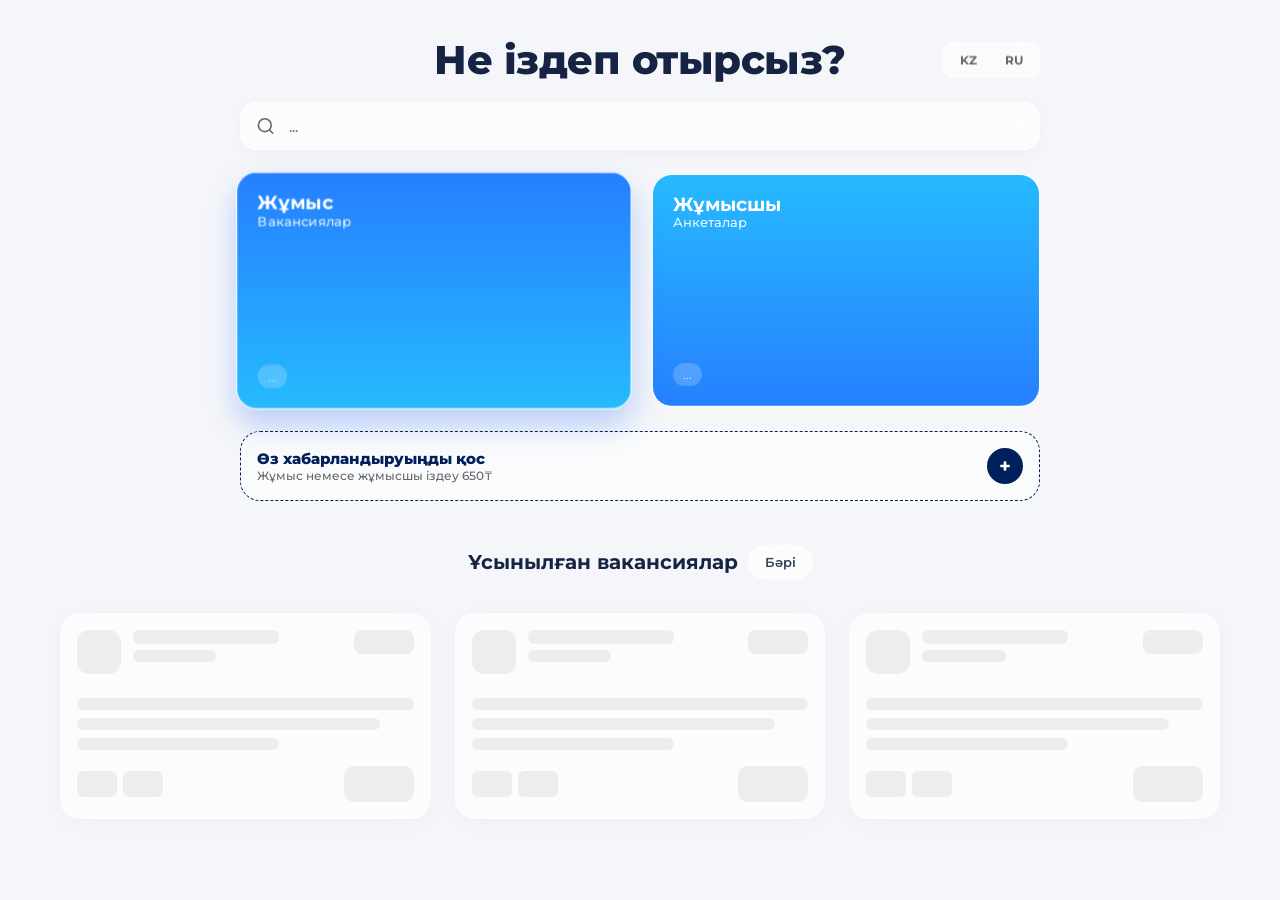
==== home.html @ 534642af "Add files via upload" ====
<!DOCTYPE html>
<html lang="ru">

<head>
  <meta charset="UTF-8" />
  <meta name="viewport" content="width=device-width,initial-scale=1,viewport-fit=cover" />
  <title>Работа в Кызылорде — Jumys.online | Вакансиялар мен жұмыс</title>
  <meta name="description"
    content="Jumys.online — Кызылордадағы ең жаңа бос жұмыс орындары мен вакансиялар порталы. Поиск работы и сотрудников в Кызылорде за 5 минут.">
  <meta name="keywords"
    content="жұмыс кызылорда, работа кызылорда, вакансии кызылорда, jumys online, работа для студентов кызылорда">

  <link rel="preconnect" href="https://fonts.googleapis.com">
  <link rel="preconnect" href="https://fonts.gstatic.com" crossorigin>
  <link href="https://fonts.googleapis.com/css2?family=Montserrat:wght@400;500;600;700;900&display=swap"
    rel="stylesheet">
  <meta property="og:title" content="Jumys.online — Қызылордадағы жұмыс">
  <meta property="og:description" content="Жұмыс немесе қызметкерді 5 минутта табыңыз. Жылдам әрі ыңғайлы.">
  <meta property="og:image"
    content="https://raw.githubusercontent.com/spiritz-site/Jumys.online/main/poster%2016%209.png">
  <meta property="og:type" content="website">
  <link rel="icon" type="image/png" href="https://raw.githubusercontent.com/spiritz-site/Jumys.online/main/favicon.png">

  <style>
    /* ===== BASE ===== */
    * {
      box-sizing: border-box;
      -webkit-tap-highlight-color: transparent;
    }

    html,
    body {
      height: 100%;
      margin: 0;
    }

    body {
      font-family: 'Montserrat', sans-serif;
      background-color: #f4f6f9;
      background-image: url("home-background.png");
      background-size: cover;
      background-position: center;
      background-attachment: fixed;
      color: #334155;
      overflow-x: hidden;
    }

    body::-webkit-scrollbar {
      width: 8px;
    }

    body::-webkit-scrollbar-track {
      background: transparent;
    }

    body::-webkit-scrollbar-thumb {
      background: rgba(0, 0, 0, 0.1);
      border-radius: 4px;
    }

    :root {
      --pad: 20px;
      --shadow: 0px 5px 20px rgba(0, 0, 0, 0.05);
      --border: 1px solid rgba(255, 255, 255, 0.5);
      --radius: 20px;
      --primary: #00205b;
      /* RESTORED FIRM DARK BLUE */
      --vip-gold: #FFD700;
    }

    .app {
      width: 100%;
      min-height: 100vh;
      display: flex;
      flex-direction: column;
    }

    .content {
      width: 100%;
      max-width: 1200px;
      margin: 0 auto;
      padding: 40px var(--pad);
      display: flex;
      flex-direction: column;
      gap: 24px;
    }

    /* LANG SWITCHER */
    .header-row {
      display: flex;
      justify-content: flex-end;
      margin-bottom: -10px;
    }

    .lang-switch {
      background: rgba(255, 255, 255, 0.6);
      backdrop-filter: blur(10px);
      padding: 4px;
      border-radius: 12px;
      display: flex;
      gap: 4px;
      border: 1px solid rgba(255, 255, 255, 0.5);
    }

    .lang-btn {
      padding: 6px 12px;
      border-radius: 8px;
      font-size: 12px;
      font-weight: 700;
      cursor: pointer;
      transition: all 0.2s;
      color: #666;
    }

    .lang-btn.active {
      background: #fff;
      color: var(--primary);
      box-shadow: 0 2px 8px rgba(0, 0, 0, 0.1);
    }

    /* SEARCH */
    .search-container {
      width: 100%;
      display: flex;
      flex-direction: column;
      gap: 10px;
    }

    .search {
      position: relative;
      width: 100%;
    }

    .search-bg {
      height: 48px;
      width: 100%;
      border-radius: 16px;
      background: rgba(255, 255, 255, 0.7);
      backdrop-filter: blur(12px);
      -webkit-backdrop-filter: blur(12px);
      border: 1px solid rgba(255, 255, 255, 0.5);
      box-shadow: 0 4px 15px rgba(0, 0, 0, 0.03);
    }

    .searchbar {
      position: absolute;
      inset: 0;
      display: flex;
      align-items: center;
      gap: 12px;
      padding: 0 16px;
    }

    .searchbar input {
      border: 0;
      outline: 0;
      background: transparent;
      width: 100%;
      font-size: 15px;
      color: #172343;
      font-family: inherit;
      font-weight: 500;
    }

    .question {
      font-size: 24px;
      font-weight: 800;
      color: #172343;
      letter-spacing: -0.5px;
    }

    /* CATEGORIES */
    .categories {
      display: flex;
      gap: 14px;
      width: 100%;
    }

    .category {
      flex: 1;
      position: relative;
      border-radius: var(--radius);
      cursor: pointer;
      overflow: hidden;
      aspect-ratio: 10/6 !important;
      transition: transform 0.2s;
      background: rgba(255, 255, 255, 0.6);
      backdrop-filter: blur(10px);
      border: 1px solid rgba(255, 255, 255, 0.4);
    }

    .category.is-active {
      transform: scale(1.02);
      z-index: 2;
      box-shadow: 0 15px 30px rgba(0, 80, 255, 0.25);
      border: 1px solid rgba(255, 255, 255, 0.8);
    }

    .category__bg {
      position: absolute;
      inset: 0;
      background: linear-gradient(180deg, #0069ff 0%, #00afff 100%);
      opacity: 0.85;
    }

    .category--worker .category__bg {
      transform: rotate(180deg);
    }

    .category__content {
      position: relative;
      z-index: 1;
      height: 100%;
      padding: 20px;
      display: flex;
      flex-direction: column;
      justify-content: space-between;
    }

    .category__title {
      font-size: 19px;
      font-weight: 700;
      color: #fff;
      line-height: 1;
    }

    .category__subtitle {
      font-size: 13px;
      color: rgba(255, 255, 255, 0.9);
      font-weight: 500;
    }

    .category__count {
      font-size: 12px;
      color: rgba(255, 255, 255, 0.9);
      background: rgba(255, 255, 255, 0.2);
      padding: 4px 10px;
      border-radius: 20px;
      align-self: flex-start;
    }

    /* ADD BANNER */
    .add-action-box {
      width: 100%;
      padding: 16px;
      border-radius: 20px;
      background: rgba(255, 255, 255, 0.5);
      backdrop-filter: blur(10px);
      border: 1px dashed var(--primary);
      display: flex;
      align-items: center;
      justify-content: space-between;
      text-decoration: none;
      transition: all 0.2s ease;
    }

    .add-action-box:active {
      transform: scale(0.98);
    }

    .add-action-title {
      font-size: 15px;
      font-weight: 800;
      color: var(--primary);
    }

    .add-action-sub {
      font-size: 12px;
      color: #666;
      font-weight: 500;
    }

    .add-action-icon {
      width: 36px;
      height: 36px;
      background: var(--primary);
      color: #fff;
      border-radius: 50%;
      display: flex;
      align-items: center;
      justify-content: center;
      font-size: 20px;
      font-weight: 700;
    }

    /* SECTION HEADER & TAG FILTER */
    .section-row {
      display: flex;
      align-items: center;
      justify-content: space-between;
      margin-top: 10px;
      gap: 10px;
    }

    .section-title {
      font-size: 20px;
      font-weight: 700;
      color: #172343;
      line-height: 1.2;
    }

    .show-all {
      flex-shrink: 0;
      padding: 8px 16px;
      background: rgba(255, 255, 255, 0.7);
      backdrop-filter: blur(10px);
      border-radius: 99px;
      border: var(--border);
      font-size: 13px;
      font-weight: 600;
      cursor: pointer;
    }

    /* ACTIVE TAG PANEL */
    .active-tag-panel {
      display: none;
      align-items: center;
      gap: 10px;
      margin-top: -10px;
      animation: fadeIn 0.3s ease;
    }

    .active-tag-panel.visible {
      display: flex;
    }

    .active-tag-chip {
      background: var(--primary);
      color: #fff;
      padding: 6px 14px;
      border-radius: 99px;
      font-size: 13px;
      font-weight: 600;
      display: flex;
      align-items: center;
      gap: 8px;
      box-shadow: 0 4px 12px rgba(0, 32, 91, 0.2);
    }

    .close-tag-btn {
      cursor: pointer;
      display: flex;
      align-items: center;
      opacity: 0.8;
      transition: 0.2s;
    }

    .close-tag-btn:hover {
      opacity: 1;
      transform: scale(1.1);
    }

    @keyframes fadeIn {
      from {
        opacity: 0;
        transform: translateY(-5px);
      }

      to {
        opacity: 1;
        transform: translateY(0);
      }
    }

    /* ========== NEW CARD LAYOUT with Glassmorphism ========== */
    .cards {
      display: grid;
      grid-template-columns: repeat(auto-fill, minmax(290px, 1fr));
      gap: 16px;
      padding-bottom: 40px;
    }

    .card {
      /* GLASSMORPHISM */
      background: rgba(255, 255, 255, 0.65);
      backdrop-filter: blur(14px);
      -webkit-backdrop-filter: blur(14px);
      border: 1px solid rgba(255, 255, 255, 0.4);
      box-shadow: 0 4px 20px rgba(0, 0, 0, 0.03);

      border-radius: 20px;
      padding: 16px;
      display: flex;
      flex-direction: column;
      gap: 12px;
      height: 100%;
      position: relative;
      transition: transform 0.2s, background 0.2s, box-shadow 0.2s;
      overflow: hidden;
    }

    .card:hover {
      transform: translateY(-4px);
      background: rgba(255, 255, 255, 0.85);
      /* Lighten on hover */
      box-shadow: 0 12px 30px rgba(0, 0, 0, 0.08);
      border-color: rgba(255, 255, 255, 0.6);
    }

    /* VIP */
    .card--vip {
      background: linear-gradient(135deg, rgba(255, 255, 255, 0.8) 0%, rgba(255, 253, 235, 0.8) 100%);
      border: 1px solid rgba(255, 229, 143, 0.6);
    }

    /* Fixed Badge Position */
    .vip-badge {
      position: absolute;
      top: 0;
      right: 0;
      background: var(--vip-gold);
      color: #3d2e00;
      font-size: 10px;
      font-weight: 800;
      letter-spacing: 0.5px;
      padding: 5px 10px;
      border-radius: 0 0 0 12px;
      z-index: 10;
      pointer-events: none;
    }

    /* HEADER */
    .card__header {
      display: flex;
      gap: 12px;
      align-items: flex-start;
    }

    .card__icon {
      width: 44px;
      height: 44px;
      border-radius: 12px;
      object-fit: cover;
      flex-shrink: 0;
      background: transparent;
      /* REMOVED BACKGROUND */
    }

    .card__meta {
      flex: 1;
      min-width: 0;
      display: flex;
      flex-direction: column;
      gap: 3px;
      padding-top: 2px;
    }

    .card__title {
      font-size: 16px;
      font-weight: 700;
      color: #172343;
      line-height: 1.25;
      display: -webkit-box;
      -webkit-line-clamp: 2;
      -webkit-box-orient: vertical;
      overflow: hidden;
    }

    .card__company {
      font-size: 13px;
      color: #64748b;
      font-weight: 500;
      white-space: nowrap;
      overflow: hidden;
      text-overflow: ellipsis;
    }

    .card__salary-pill {
      flex-shrink: 0;
      font-size: 11px;
      font-weight: 700;
      color: #009945;
      background: rgba(230, 250, 235, 0.8);
      /* Slight transparent pill */
      padding: 6px 8px;
      border-radius: 8px;
      white-space: nowrap;
      margin-left: 2px;
      margin-top: 2px;
    }

    .card--vip .card__header {
      padding-right: 28px;
    }

    /* BODY */
    .card__body {
      flex: 1;
      display: flex;
      flex-direction: column;
    }

    .card__desc {
      font-size: 14px;
      line-height: 1.5;
      color: #475569;
      display: -webkit-box;
      -webkit-line-clamp: 3;
      -webkit-box-orient: vertical;
      overflow: hidden;
    }

    /* FOOTER */
    .card__footer {
      display: flex;
      align-items: center;
      /* Center Vertically if tags wrap to 2 lines */
      justify-content: space-between;
      gap: 12px;
      margin-top: auto;
      padding-top: 4px;
    }

    /* --- FIXED TAGS WRAPPING --- */
    .card__tags {
      display: flex;
      gap: 6px;
      flex-wrap: wrap;
      /* WRAP TAGS */
      height: auto;
      /* AUTO HEIGHT */
      align-items: center;
      flex: 1;
      /* Take all space left of button */
    }

    .tag {
      height: auto;
      /* Allow growth */
      min-height: 26px;
      padding: 4px 10px;
      border-radius: 6px;
      display: inline-flex;
      align-items: center;
      font-size: 11px;
      font-weight: 600;
      white-space: normal;
      /* ALLOW TEXT WRAP */
      word-break: break-word;
      /* BREAK LONG WORDS */
      max-width: 100%;
      cursor: pointer;
      line-height: 1.2;
    }

    .tag:hover {
      transform: translateY(-1px);
      opacity: 0.8;
    }

    .tag--cyan {
      background: #E0F2FE;
      color: #0284C7;
    }

    .tag--pink {
      background: #FFE4E6;
      color: #E11D48;
    }

    .tag--green {
      background: #DCFCE7;
      color: #166534;
    }

    .tag--purple {
      background: #F3E8FF;
      color: #7E22CE;
    }

    .tag--orange {
      background: #FFEDD5;
      color: #C2410C;
    }

    .tag--blue {
      background: #DBEAFE;
      color: #1E40AF;
    }

    .tag--yellow {
      background: #FEF9C3;
      color: #A16207;
    }

    .tag--gray {
      background: #F1F5F9;
      color: #475569;
    }

    .card__btn {
      flex-shrink: 0;
      height: 36px;
      padding: 0 16px;
      align-self: flex-end;
      /* Align button to bottom if tags grow tall? or center? Center is safer for balance. */
      /* Actually center is better if tags are 2 lines. But let's try center. */
      border-radius: 10px;
      background: var(--primary);
      /* Uses #00205b */
      color: #fff;
      text-decoration: none;
      display: inline-flex;
      align-items: center;
      justify-content: center;
      font-size: 13px;
      font-weight: 600;
      transition: 0.2s;
      box-shadow: 0 4px 10px rgba(0, 32, 91, 0.25);
      /* Added glow for firm look */
    }

    .card__btn:hover {
      background: #001640;
      box-shadow: 0 6px 14px rgba(0, 32, 91, 0.35);
    }

    .card__btn:active {
      transform: scale(0.96);
    }

    /* SKELETON */
    .skeleton-box {
      background: rgba(0, 0, 0, 0.06);
      border-radius: 6px;
      animation: pulse 1.5s infinite ease-in-out;
    }

    @keyframes pulse {
      0% {
        opacity: 0.6;
      }

      50% {
        opacity: 1;
      }

      100% {
        opacity: 0.6;
      }
    }

    /* MEDIA QUERIES */
    @media (min-width: 768px) {
      .question {
        font-size: 32px;
        text-align: center;
        margin-bottom: 10px;
      }

      .search-container {
        max-width: 800px;
        margin: 0 auto;
      }

      .categories {
        max-width: 800px;
        margin: 0 auto;
        gap: 24px;
      }

      .category {
        aspect-ratio: 15/5;
      }

      .add-action-box {
        max-width: 800px;
        margin: 0 auto;
      }

      .section-row,
      .active-tag-panel {
        max-width: 1200px;
        margin: 20px auto 10px;
      }

      .cards {
        grid-template-columns: repeat(2, 1fr);
        gap: 24px;
      }
    }

    @media (min-width: 1024px) {
      .cards {
        grid-template-columns: repeat(3, 1fr);
      }

      .question {
        font-size: 40px;
      }
    }

    @media (max-width: 767px) {
      .app {
        max-width: 100%;
        background: transparent;
      }

      .content {
        padding: 20px 16px;
      }

      .cards {
        grid-template-columns: 1fr;
      }

      .category {
        aspect-ratio: 167/197;
      }
    }

    /* SEARCH HEADER FIX */
    .search-header {
      display: flex;
      align-items: center;
      justify-content: space-between;
      width: 100%;
      margin-bottom: 12px;
    }

    .question {
      margin-bottom: 0 !important;
      line-height: 1;
    }

    .lang-switch {
      margin-left: 10px;
      flex-shrink: 0;
    }

    @media (min-width: 768px) {
      .search-header {
        justify-content: center;
        position: relative;
      }

      .search-header .lang-switch {
        position: absolute;
        right: 0;
        top: 50%;
        transform: translateY(-50%);
      }
    }
  </style>
</head>

<body>
  <div class="app">
    <div class="content">

      <!-- HEADER SEARCH -->
      <div class="search-container">
        <div class="search-header">
          <div class="question" data-i18n="question">Не іздеп отырсыз?</div>
          <div class="lang-switch">
            <div class="lang-btn" onclick="changeLang('kz')" id="btnKz">KZ</div>
            <div class="lang-btn" onclick="changeLang('ru')" id="btnRu">RU</div>
          </div>
        </div>
        <div class="search">
          <div class="search-bg"></div>
          <div class="searchbar">
            <svg width="20" height="20" viewBox="0 0 24 24" fill="none" stroke="#666" stroke-width="2"
              stroke-linecap="round" stroke-linejoin="round">
              <circle cx="11" cy="11" r="8"></circle>
              <line x1="21" y1="21" x2="16.65" y2="16.65"></line>
            </svg>
            <input id="q" placeholder="..." autocomplete="off">
          </div>
        </div>
      </div>

      <!-- CATEGORIES -->
      <div class="categories">
        <div class="category category--work is-active" id="catWork" data-type="vacancy">
          <div class="category__bg"></div>
          <div class="category__content">
            <div class="cat-top">
              <div class="category__title" data-i18n="cat_work">Жұмыс</div>
              <div class="category__subtitle" data-i18n="cat_work_sub">Вакансиялар</div>
            </div>
            <div class="category__count" id="countVac">...</div>
          </div>
        </div>
        <div class="category category--worker" id="catWorker" data-type="profile">
          <div class="category__bg"></div>
          <div class="category__content">
            <div class="cat-top">
              <div class="category__title" data-i18n="cat_worker">Жұмысшы</div>
              <div class="category__subtitle" data-i18n="cat_worker_sub">Анкеталар</div>
            </div>
            <div class="category__count" id="countProf">...</div>
          </div>
        </div>
      </div>

      <!-- BANNER -->
      <a href="https://t.me/jumys_online_bot" target="_blank" class="add-action-box">
        <div class="add-action-text">
          <div class="add-action-title" data-i18n="add_title">Өз хабарландыруыңды қос</div>
          <div class="add-action-sub" data-i18n="add_sub">Жұмыс немесе жұмысшы іздеу 650₸</div>
        </div>
        <div class="add-action-icon">+</div>
      </a>

      <!-- ACTIVE TAGS -->
      <div id="activeTagPanel" class="active-tag-panel">
        <div class="active-tag-chip">
          <span id="activeTagText">#tag</span>
          <div class="close-tag-btn" onclick="clearTag()">
            <svg width="16" height="16" viewBox="0 0 24 24" fill="none" stroke="currentColor" stroke-width="3"
              stroke-linecap="round" stroke-linejoin="round">
              <line x1="18" y1="6" x2="6" y2="18"></line>
              <line x1="6" y1="6" x2="18" y2="18"></line>
            </svg>
          </div>
        </div>
      </div>

      <!-- SECTION TITLE -->
      <div class="section-row">
        <div class="section-title" id="sectionTitle" data-i18n="section_title_vac">Ұсынылған вакансиялар</div>
        <div class="show-all" id="showAll" data-i18n="show_all">Бәрі</div>
      </div>

      <!-- CARDS LIST -->
      <div class="cards" id="cards">
        <!-- INITIAL SKELETONS -->
        <div class="card">
          <div class="card__header">
            <div class="skeleton-box" style="width:44px; height:44px; border-radius:12px; flex-shrink:0;"></div>
            <div style="flex:1; display:flex; flex-direction:column; gap:6px;">
              <div class="skeleton-box" style="height:14px; width:70%;"></div>
              <div class="skeleton-box" style="height:12px; width:40%;"></div>
            </div>
            <div class="skeleton-box" style="width:60px; height:24px; border-radius:8px;"></div>
          </div>
          <div class="card__body" style="gap:8px; margin-top:12px;">
            <div class="skeleton-box" style="height:12px; width:100%;"></div>
            <div class="skeleton-box" style="height:12px; width:90%;"></div>
            <div class="skeleton-box" style="height:12px; width:60%;"></div>
          </div>
          <div class="card__footer">
            <div style="display:flex; gap:6px;">
              <div class="skeleton-box" style="width:40px; height:26px; border-radius:6px;"></div>
              <div class="skeleton-box" style="width:40px; height:26px; border-radius:6px;"></div>
            </div>
            <div class="skeleton-box" style="width:70px; height:36px; border-radius:10px;"></div>
          </div>
        </div>
        <div class="card">
          <div class="card__header">
            <div class="skeleton-box" style="width:44px; height:44px; border-radius:12px; flex-shrink:0;"></div>
            <div style="flex:1; display:flex; flex-direction:column; gap:6px;">
              <div class="skeleton-box" style="height:14px; width:70%;"></div>
              <div class="skeleton-box" style="height:12px; width:40%;"></div>
            </div>
            <div class="skeleton-box" style="width:60px; height:24px; border-radius:8px;"></div>
          </div>
          <div class="card__body" style="gap:8px; margin-top:12px;">
            <div class="skeleton-box" style="height:12px; width:100%;"></div>
            <div class="skeleton-box" style="height:12px; width:90%;"></div>
            <div class="skeleton-box" style="height:12px; width:60%;"></div>
          </div>
          <div class="card__footer">
            <div style="display:flex; gap:6px;">
              <div class="skeleton-box" style="width:40px; height:26px; border-radius:6px;"></div>
              <div class="skeleton-box" style="width:40px; height:26px; border-radius:6px;"></div>
            </div>
            <div class="skeleton-box" style="width:70px; height:36px; border-radius:10px;"></div>
          </div>
        </div>
        <div class="card">
          <div class="card__header">
            <div class="skeleton-box" style="width:44px; height:44px; border-radius:12px; flex-shrink:0;"></div>
            <div style="flex:1; display:flex; flex-direction:column; gap:6px;">
              <div class="skeleton-box" style="height:14px; width:70%;"></div>
              <div class="skeleton-box" style="height:12px; width:40%;"></div>
            </div>
            <div class="skeleton-box" style="width:60px; height:24px; border-radius:8px;"></div>
          </div>
          <div class="card__body" style="gap:8px; margin-top:12px;">
            <div class="skeleton-box" style="height:12px; width:100%;"></div>
            <div class="skeleton-box" style="height:12px; width:90%;"></div>
            <div class="skeleton-box" style="height:12px; width:60%;"></div>
          </div>
          <div class="card__footer">
            <div style="display:flex; gap:6px;">
              <div class="skeleton-box" style="width:40px; height:26px; border-radius:6px;"></div>
              <div class="skeleton-box" style="width:40px; height:26px; border-radius:6px;"></div>
            </div>
            <div class="skeleton-box" style="width:70px; height:36px; border-radius:10px;"></div>
          </div>
        </div>
      </div>
    </div>
  </div>

  <script>
    const API_URL = "https://script.google.com/macros/s/AKfycbyf9kKiLvAnazrc_3X3riq5QSDaex8Rcrtk_VwxPA6D6jNZCCNAR9O8ibCz9_K1ojPTVA/exec";

    const urlParams = new URLSearchParams(window.location.search);
    const urlLang = urlParams.get('lang');
    const currentLang = (urlLang === "ru") ? "ru" : (localStorage.getItem("lang") === "ru" ? "ru" : "kz");

    function updateLangButtons() {
      document.getElementById("btnKz").classList.toggle("active", currentLang === "kz");
      document.getElementById("btnRu").classList.toggle("active", currentLang === "ru");
    }
    updateLangButtons();

    function changeLang(lang) {
      if (lang === currentLang) return;
      localStorage.setItem("lang", lang);
      const url = new URL(window.location);
      url.searchParams.set("lang", lang);
      window.location.href = url.toString();
    }

    const translations = {
      kz: {
        question: "Не іздеп отырсыз?", placeholder: "Іздеу", cat_work: "Жұмыс", cat_work_sub: "Вакансиялар қарау", cat_worker: "Жұмысшы", cat_worker_sub: "Анкеталар қарау", section_title_vac: "Ұсынылған вакансиялар", section_title_prof: "Ұсынылған анкеталар", show_all: "Бәрі", not_found: "Ештеңе табылмады :(", open_btn: "Ашу", vac_count: " вакансия", prof_count: " анкета",
        add_title: "Өз хабарландыруыңды қос", add_sub: "Жұмыс немесе жұмысшы іздеу 650₸",
        reload: "Жаңарту"
      },
      ru: {
        question: "Что вы ищете?", placeholder: "Поиск", cat_work: "Работа", cat_work_sub: "Смотреть вакансии", cat_worker: "Работник", cat_worker_sub: "Смотреть анкеты", section_title_vac: "Рекомендуемые вакансии", section_title_prof: "Рекомендуемые анкеты", show_all: "Все", not_found: "Ничего не найдено :(", open_btn: "Открыть", vac_count: " вакансий", prof_count: " анкет",
        add_title: "Добавить своё объявление", add_sub: "Поиск работы или сотрудников 650₸",
        reload: "Обновить"
      }
    };

    function applyLang() {
      const t = translations[currentLang];
      document.querySelectorAll("[data-i18n]").forEach(el => el.textContent = t[el.dataset.i18n]);
      document.getElementById("q").placeholder = t.placeholder;
    }
    applyLang();

    // --- STATE MANAGEMENT ---
    const state = { type: "vacancy", q: "", tag: null };

    // --- USER CONTEXT ---
    try {
      const userStr = localStorage.getItem('user');
      if (userStr) {
        const user = JSON.parse(userStr);
        if (user.role === 'client') {
          state.type = 'profile';
          document.getElementById("catWorker").classList.add("is-active");
          document.getElementById("catWork").classList.remove("is-active");
        } else {
          // Master -> vacancy (default)
          document.getElementById("catWork").classList.add("is-active");
          document.getElementById("catWorker").classList.remove("is-active");
        }

        // Update Greeting
        const questionEl = document.querySelector('.question');
        if (questionEl) {
          const greeting = user.name ? `${user.name}, ` : '';
          const isRu = currentLang === 'ru';
          // Master looks for Work (vacancy), Client looks for Worker (profile)
          let suffix = "";
          if (user.role === 'client') {
            suffix = isRu ? "найдите своего мастера" : "өз шеберіңізді табыңыз"; // customized nicely
          } else {
            suffix = isRu ? "найдите работу" : "жұмыс табыңыз";
          }
          questionEl.textContent = greeting + suffix;
          questionEl.removeAttribute("data-i18n"); // Prevent overwrite by applyLang for now
        }
      }
    } catch (e) { console.error("User Context Error", e); }
    let items = [];

    function escapeHtml(s) { return String(s ?? "").replace(/[&<>"']/g, m => ({ "&": "&amp;", "<": "&lt;", ">": "&gt;", '"': "&quot;", "'": "&#039;" }[m])); }

    function tagClass(tone) {
      const map = { cyan: "tag--cyan", pink: "tag--pink", green: "tag--green", purple: "tag--purple", orange: "tag--orange", blue: "tag--blue", yellow: "tag--yellow" };
      return "tag " + (map[(tone || "").toLowerCase()] || "tag--gray");
    }

    // --- RENDER CARD (UPDATED) ---
    function renderCard(x) {
      const t = translations[currentLang];

      const tagsHtml = (x.tags || []).map(k =>
        `<span class="${tagClass(k.tone)}" onclick="event.preventDefault(); filterByTag('${escapeHtml(k.text)}')" title="Фильтр">${escapeHtml(k.text)}</span>`
      ).join("");

      const isVip = x.is_vip == "1";
      const iconSrc = x.icon || 'https://via.placeholder.com/44';

      return `
        <article class="card ${isVip ? 'card--vip' : ''}">
          ${isVip ? `<div class="vip-badge">TOP</div>` : ''}
          
          <div class="card__header">
            <img class="card__icon" src="${iconSrc}" alt="Logo" onerror="this.src='https://via.placeholder.com/44'">
            <div class="card__meta">
              <div class="card__title" title="${escapeHtml(x.title)}">${escapeHtml(x.title)}</div>
              <div class="card__company" title="${escapeHtml(x.subtitle)}">${escapeHtml(x.subtitle)}</div>
            </div>
            ${x.salary ? `<div class="card__salary-pill">${escapeHtml(x.salary)}</div>` : ''}
          </div>

          <div class="card__body">
            <div class="card__desc">${escapeHtml(x.desc)}</div>
          </div>

          <div class="card__footer">
            <div class="card__tags">${tagsHtml}</div>
            <a class="card__btn" href="card.html?id=${encodeURIComponent(x.id)}&lang=${currentLang}">
              ${t.open_btn}
            </a>
          </div>
        </article>
      `;
    }

    // --- FILTER LOGIC ---
    function filterByTag(tagName) {
      state.tag = tagName;
      state.q = "";
      document.getElementById("q").value = "";
      document.getElementById("activeTagText").textContent = "#" + tagName;
      document.getElementById("activeTagPanel").classList.add("visible");
      draw();
    }

    function clearTag() {
      state.tag = null;
      document.getElementById("activeTagPanel").classList.remove("visible");
      draw();
    }

    // --- SEARCH & DRAW ---
    function draw() {
      const q = state.q.trim().toLowerCase();
,
, дддддд
      let list = items.filter(x => {
        if (x.type !== state.type) return false;
        if (state.tag) {
          const hasTag = (x.tags || []).some(t => t.text === state.tag);
          if (!hasTag) return false;
        }
        if (!q) return true;

        const tagString = (x.tags || []).map(t => t.text).join(" ");
        const hashtagString = (x.hashtags || []).join(" ");
        const fullText = (x.title + " " + x.subtitle + " " + x.desc + " " + tagString + " " + hashtagString).toLowerCase();
        return fullText.includes(q);
      });

      list.sort((a, b) => (b.is_vip || 0) - (a.is_vip || 0));

      const container = document.getElementById("cards");
      const t = translations[currentLang];

      if (list.length === 0 && items.length > 0) {
        container.innerHTML = `<div style="grid-column: 1/-1; text-align:center; padding: 40px; color:#64748B;">${t.not_found}</div>`;
      } else if (items.length > 0) {
        container.innerHTML = list.map(renderCard).join("");
      }

      document.getElementById("countVac").textContent = items.filter(x => x.type === "vacancy").length + t.vac_count;
      document.getElementById("countProf").textContent = items.filter(x => x.type === "profile").length + t.prof_count;
      document.getElementById("sectionTitle").textContent = state.type === "vacancy" ? t.section_title_vac : t.section_title_prof;
    }

    async function loadFromSheets() {
      try {
        const res = await fetch(API_URL);
        const raw = await res.json();
        items = raw.map(x => ({
          ...x,
          type: (x.type || "vacancy").toLowerCase(),
          is_vip: x.is_vip || 0,
          tags: [
            x.tag1 ? { text: String(x.tag1), tone: x.tag1_tone } : null,
            x.tag2 ? { text: String(x.tag2), tone: x.tag2_tone } : null
          ].filter(Boolean),
          hashtags: x.hashtags ? String(x.hashtags).split(',').map(h => h.trim()) : []
        }));
        draw();
      } catch (e) {
        console.error(e);
        const t = translations[currentLang];
        document.getElementById("cards").innerHTML = `<div style="text-align:center; padding:40px; color:#EF4444; grid-column:1/-1;">Error loading data <br><button onclick="loadFromSheets()" style="margin-top:10px; padding:8px 16px; border:1px solid #ccc; border-radius:8px; background:#fff; cursor:pointer">${t.reload}</button></div>`;
      }
    }

    document.getElementById("q").addEventListener("input", (e) => { state.q = e.target.value; draw(); });

    document.getElementById("catWork").onclick = () => {
      state.type = "vacancy"; clearTag();
      document.getElementById("catWork").classList.add("is-active");
      document.getElementById("catWorker").classList.remove("is-active");
      draw();
    };

    document.getElementById("catWorker").onclick = () => {
      state.type = "profile"; clearTag();
      document.getElementById("catWorker").classList.add("is-active");
      document.getElementById("catWork").classList.remove("is-active");
      draw();
    };

    document.getElementById("showAll").onclick = () => {
      state.q = "";
      document.getElementById("q").value = "";
      clearTag();
    };

    loadFromSheets();
  </script>
</body>

</html>
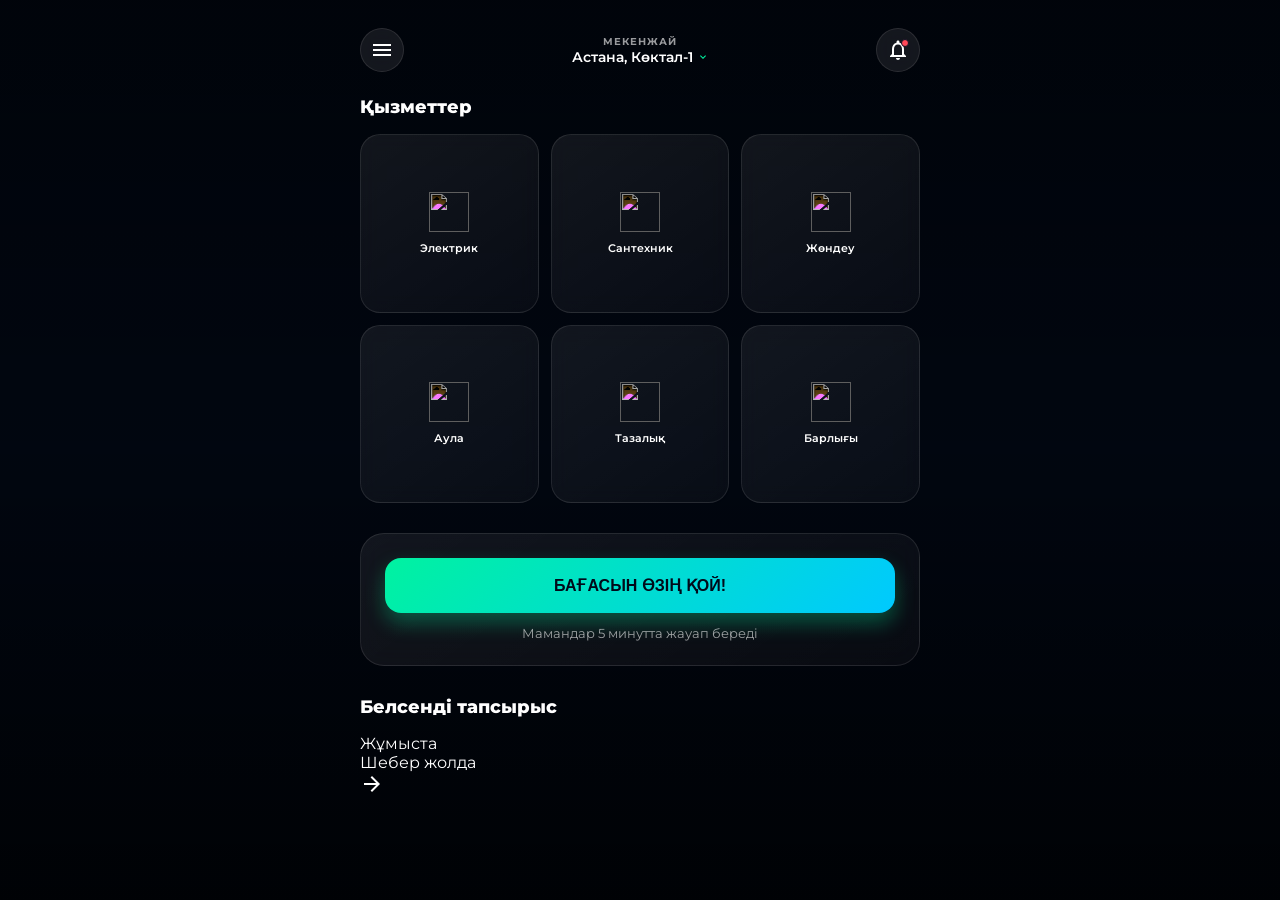
==== commit 24121087: "Add files via upload" ====
--- a/home.html
+++ b/home.html
@@ -1,1121 +1,287 @@
 <!DOCTYPE html>
-<html lang="ru">
-
+<html lang="ru" data-theme="dark">
 <head>
   <meta charset="UTF-8" />
-  <meta name="viewport" content="width=device-width,initial-scale=1,viewport-fit=cover" />
-  <title>Работа в Кызылорде — Jumys.online | Вакансиялар мен жұмыс</title>
-  <meta name="description"
-    content="Jumys.online — Кызылордадағы ең жаңа бос жұмыс орындары мен вакансиялар порталы. Поиск работы и сотрудников в Кызылорде за 5 минут.">
-  <meta name="keywords"
-    content="жұмыс кызылорда, работа кызылорда, вакансии кызылорда, jumys online, работа для студентов кызылорда">
-
+  <meta name="viewport" content="width=device-width, initial-scale=1.0, maximum-scale=1.0, user-scalable=no" />
+  <title>Sheber.kz | Главная</title>
   <link rel="preconnect" href="https://fonts.googleapis.com">
   <link rel="preconnect" href="https://fonts.gstatic.com" crossorigin>
-  <link href="https://fonts.googleapis.com/css2?family=Montserrat:wght@400;500;600;700;900&display=swap"
-    rel="stylesheet">
-  <meta property="og:title" content="Jumys.online — Қызылордадағы жұмыс">
-  <meta property="og:description" content="Жұмыс немесе қызметкерді 5 минутта табыңыз. Жылдам әрі ыңғайлы.">
-  <meta property="og:image"
-    content="https://raw.githubusercontent.com/spiritz-site/Jumys.online/main/poster%2016%209.png">
-  <meta property="og:type" content="website">
-  <link rel="icon" type="image/png" href="https://raw.githubusercontent.com/spiritz-site/Jumys.online/main/favicon.png">
-
+  <link href="https://fonts.googleapis.com/css2?family=Montserrat:wght@300;400;500;600;700;800;900&display=swap" rel="stylesheet">
+  
   <style>
-    /* ===== BASE ===== */
-    * {
-      box-sizing: border-box;
-      -webkit-tap-highlight-color: transparent;
-    }
-
-    html,
-    body {
-      height: 100%;
-      margin: 0;
-    }
-
-    body {
-      font-family: 'Montserrat', sans-serif;
-      background-color: #f4f6f9;
-      background-image: url("home-background.png");
+    /* 1. БАЗА */
+    *:focus { outline: none !important; }
+    * { -webkit-tap-highlight-color: transparent; box-sizing: border-box; }
+    html, body { height: 100%; margin: 0; font-family: 'Montserrat', sans-serif; background: var(--bg-main); color: var(--text-main); overflow-x: hidden; }
+
+    /* --- VARIABLES --- */
+    :root {
+      --accent-green: #00f2a0;
+      --accent-blue: #00c9ff;
+      --transition: 0.3s cubic-bezier(0.25, 0.8, 0.25, 1);
+      --bg-img-desktop: url('/images/background-desktop-1.png'); 
+      --bg-img-mobile: url('/images/background-mobile-1.png');
+    }
+
+    /* DARK THEME */
+    [data-theme="dark"] {
+      --bg-main: #010a1a;
+      --bg-overlay: linear-gradient(to bottom, rgba(0, 0, 0, 0.6), rgba(0, 0, 0, 0.4), rgba(0, 0, 0, 0.8));
+      --text-main: #ffffff;
+      --text-dim: rgba(255, 255, 255, 0.6);
+      --glass-bg: rgba(255, 255, 255, 0.08);
+      --glass-border: rgba(255, 255, 255, 0.1);
+      --card-bg: linear-gradient(145deg, rgba(255,255,255,0.07) 0%, rgba(255,255,255,0.03) 100%);
+      --menu-bg: #0b1426;
+      --sidebar-border: rgba(255,255,255,0.1);
+      --switcher-bg: rgba(255, 255, 255, 0.08);
+      --switcher-active-bg: rgba(255, 255, 255, 0.2);
+      --switcher-active-text: #ffffff;
+      --accent-gradient: linear-gradient(135deg, #00f2a0 0%, #00c9ff 100%);
+      --accent-text-color: #010a1a;
+    }
+
+    /* LIGHT THEME */
+    [data-theme="light"] {
+      --bg-img-desktop: url('/images/background-desktop-white-1.png'); 
+      --bg-img-mobile: url('/images/background-mobile-white-1.png');
+      --bg-main: #f0f4f8;
+      --bg-overlay: linear-gradient(to bottom, rgba(255, 255, 255, 0.85), rgba(255, 255, 255, 0.7), rgba(255, 255, 255, 0.9));
+      --text-main: #1a202c;
+      --text-dim: #4a5568;
+      --glass-bg: rgba(255, 255, 255, 0.65);
+      --glass-border: rgba(255, 255, 255, 0.6);
+      --card-bg: linear-gradient(145deg, rgba(255,255,255,0.9) 0%, rgba(255,255,255,0.6) 100%);
+      --menu-bg: #ffffff;
+      --sidebar-border: rgba(0,0,0,0.1);
+      --switcher-bg: rgba(0, 0, 0, 0.05);
+      --switcher-active-bg: #ffffff;
+      --switcher-active-text: #1a202c;
+      --accent-gradient: linear-gradient(135deg, #00f2a0 0%, #00c9ff 100%);
+      --accent-text-color: #010a1a;
+    }
+
+    .app-container {
+      min-height: 100vh;
+      position: relative;
+      background-image: var(--bg-img-desktop);
       background-size: cover;
       background-position: center;
       background-attachment: fixed;
-      color: #334155;
-      overflow-x: hidden;
-    }
-
-    body::-webkit-scrollbar {
-      width: 8px;
-    }
-
-    body::-webkit-scrollbar-track {
-      background: transparent;
-    }
-
-    body::-webkit-scrollbar-thumb {
-      background: rgba(0, 0, 0, 0.1);
-      border-radius: 4px;
-    }
-
-    :root {
-      --pad: 20px;
-      --shadow: 0px 5px 20px rgba(0, 0, 0, 0.05);
-      --border: 1px solid rgba(255, 255, 255, 0.5);
-      --radius: 20px;
-      --primary: #00205b;
-      /* RESTORED FIRM DARK BLUE */
-      --vip-gold: #FFD700;
-    }
-
-    .app {
-      width: 100%;
-      min-height: 100vh;
-      display: flex;
-      flex-direction: column;
-    }
-
-    .content {
-      width: 100%;
-      max-width: 1200px;
-      margin: 0 auto;
-      padding: 40px var(--pad);
-      display: flex;
-      flex-direction: column;
-      gap: 24px;
-    }
-
-    /* LANG SWITCHER */
-    .header-row {
-      display: flex;
-      justify-content: flex-end;
-      margin-bottom: -10px;
-    }
-
-    .lang-switch {
-      background: rgba(255, 255, 255, 0.6);
-      backdrop-filter: blur(10px);
-      padding: 4px;
-      border-radius: 12px;
-      display: flex;
-      gap: 4px;
-      border: 1px solid rgba(255, 255, 255, 0.5);
-    }
-
-    .lang-btn {
-      padding: 6px 12px;
-      border-radius: 8px;
-      font-size: 12px;
-      font-weight: 700;
-      cursor: pointer;
-      transition: all 0.2s;
-      color: #666;
-    }
-
-    .lang-btn.active {
-      background: #fff;
-      color: var(--primary);
-      box-shadow: 0 2px 8px rgba(0, 0, 0, 0.1);
-    }
-
-    /* SEARCH */
-    .search-container {
-      width: 100%;
-      display: flex;
-      flex-direction: column;
-      gap: 10px;
-    }
-
-    .search {
-      position: relative;
-      width: 100%;
-    }
-
-    .search-bg {
-      height: 48px;
-      width: 100%;
-      border-radius: 16px;
-      background: rgba(255, 255, 255, 0.7);
-      backdrop-filter: blur(12px);
-      -webkit-backdrop-filter: blur(12px);
-      border: 1px solid rgba(255, 255, 255, 0.5);
-      box-shadow: 0 4px 15px rgba(0, 0, 0, 0.03);
-    }
-
-    .searchbar {
-      position: absolute;
-      inset: 0;
-      display: flex;
-      align-items: center;
-      gap: 12px;
-      padding: 0 16px;
-    }
-
-    .searchbar input {
-      border: 0;
-      outline: 0;
-      background: transparent;
-      width: 100%;
-      font-size: 15px;
-      color: #172343;
-      font-family: inherit;
-      font-weight: 500;
-    }
-
-    .question {
-      font-size: 24px;
-      font-weight: 800;
-      color: #172343;
-      letter-spacing: -0.5px;
-    }
-
-    /* CATEGORIES */
-    .categories {
-      display: flex;
-      gap: 14px;
-      width: 100%;
-    }
-
-    .category {
-      flex: 1;
-      position: relative;
-      border-radius: var(--radius);
-      cursor: pointer;
-      overflow: hidden;
-      aspect-ratio: 10/6 !important;
-      transition: transform 0.2s;
-      background: rgba(255, 255, 255, 0.6);
-      backdrop-filter: blur(10px);
-      border: 1px solid rgba(255, 255, 255, 0.4);
-    }
-
-    .category.is-active {
-      transform: scale(1.02);
-      z-index: 2;
-      box-shadow: 0 15px 30px rgba(0, 80, 255, 0.25);
-      border: 1px solid rgba(255, 255, 255, 0.8);
-    }
-
-    .category__bg {
-      position: absolute;
-      inset: 0;
-      background: linear-gradient(180deg, #0069ff 0%, #00afff 100%);
-      opacity: 0.85;
-    }
-
-    .category--worker .category__bg {
-      transform: rotate(180deg);
-    }
-
-    .category__content {
-      position: relative;
-      z-index: 1;
-      height: 100%;
-      padding: 20px;
-      display: flex;
-      flex-direction: column;
-      justify-content: space-between;
-    }
-
-    .category__title {
-      font-size: 19px;
-      font-weight: 700;
-      color: #fff;
-      line-height: 1;
-    }
-
-    .category__subtitle {
-      font-size: 13px;
-      color: rgba(255, 255, 255, 0.9);
-      font-weight: 500;
-    }
-
-    .category__count {
-      font-size: 12px;
-      color: rgba(255, 255, 255, 0.9);
-      background: rgba(255, 255, 255, 0.2);
-      padding: 4px 10px;
-      border-radius: 20px;
-      align-self: flex-start;
-    }
-
-    /* ADD BANNER */
-    .add-action-box {
-      width: 100%;
-      padding: 16px;
-      border-radius: 20px;
-      background: rgba(255, 255, 255, 0.5);
-      backdrop-filter: blur(10px);
-      border: 1px dashed var(--primary);
-      display: flex;
-      align-items: center;
-      justify-content: space-between;
-      text-decoration: none;
-      transition: all 0.2s ease;
-    }
-
-    .add-action-box:active {
-      transform: scale(0.98);
-    }
-
-    .add-action-title {
-      font-size: 15px;
-      font-weight: 800;
-      color: var(--primary);
-    }
-
-    .add-action-sub {
-      font-size: 12px;
-      color: #666;
-      font-weight: 500;
-    }
-
-    .add-action-icon {
-      width: 36px;
-      height: 36px;
-      background: var(--primary);
-      color: #fff;
-      border-radius: 50%;
-      display: flex;
-      align-items: center;
-      justify-content: center;
-      font-size: 20px;
-      font-weight: 700;
-    }
-
-    /* SECTION HEADER & TAG FILTER */
-    .section-row {
-      display: flex;
-      align-items: center;
-      justify-content: space-between;
-      margin-top: 10px;
-      gap: 10px;
-    }
-
-    .section-title {
-      font-size: 20px;
-      font-weight: 700;
-      color: #172343;
-      line-height: 1.2;
-    }
-
-    .show-all {
-      flex-shrink: 0;
-      padding: 8px 16px;
-      background: rgba(255, 255, 255, 0.7);
-      backdrop-filter: blur(10px);
-      border-radius: 99px;
-      border: var(--border);
-      font-size: 13px;
-      font-weight: 600;
-      cursor: pointer;
-    }
-
-    /* ACTIVE TAG PANEL */
-    .active-tag-panel {
-      display: none;
-      align-items: center;
-      gap: 10px;
-      margin-top: -10px;
-      animation: fadeIn 0.3s ease;
-    }
-
-    .active-tag-panel.visible {
-      display: flex;
-    }
-
-    .active-tag-chip {
-      background: var(--primary);
-      color: #fff;
-      padding: 6px 14px;
-      border-radius: 99px;
-      font-size: 13px;
-      font-weight: 600;
-      display: flex;
-      align-items: center;
-      gap: 8px;
-      box-shadow: 0 4px 12px rgba(0, 32, 91, 0.2);
-    }
-
-    .close-tag-btn {
-      cursor: pointer;
-      display: flex;
-      align-items: center;
-      opacity: 0.8;
-      transition: 0.2s;
-    }
-
-    .close-tag-btn:hover {
-      opacity: 1;
-      transform: scale(1.1);
-    }
-
-    @keyframes fadeIn {
-      from {
-        opacity: 0;
-        transform: translateY(-5px);
-      }
-
-      to {
-        opacity: 1;
-        transform: translateY(0);
-      }
-    }
-
-    /* ========== NEW CARD LAYOUT with Glassmorphism ========== */
-    .cards {
-      display: grid;
-      grid-template-columns: repeat(auto-fill, minmax(290px, 1fr));
-      gap: 16px;
-      padding-bottom: 40px;
-    }
-
-    .card {
-      /* GLASSMORPHISM */
-      background: rgba(255, 255, 255, 0.65);
-      backdrop-filter: blur(14px);
-      -webkit-backdrop-filter: blur(14px);
-      border: 1px solid rgba(255, 255, 255, 0.4);
-      box-shadow: 0 4px 20px rgba(0, 0, 0, 0.03);
-
-      border-radius: 20px;
-      padding: 16px;
-      display: flex;
-      flex-direction: column;
-      gap: 12px;
-      height: 100%;
-      position: relative;
-      transition: transform 0.2s, background 0.2s, box-shadow 0.2s;
-      overflow: hidden;
-    }
-
-    .card:hover {
-      transform: translateY(-4px);
-      background: rgba(255, 255, 255, 0.85);
-      /* Lighten on hover */
-      box-shadow: 0 12px 30px rgba(0, 0, 0, 0.08);
-      border-color: rgba(255, 255, 255, 0.6);
-    }
-
-    /* VIP */
-    .card--vip {
-      background: linear-gradient(135deg, rgba(255, 255, 255, 0.8) 0%, rgba(255, 253, 235, 0.8) 100%);
-      border: 1px solid rgba(255, 229, 143, 0.6);
-    }
-
-    /* Fixed Badge Position */
-    .vip-badge {
-      position: absolute;
-      top: 0;
-      right: 0;
-      background: var(--vip-gold);
-      color: #3d2e00;
-      font-size: 10px;
-      font-weight: 800;
-      letter-spacing: 0.5px;
-      padding: 5px 10px;
-      border-radius: 0 0 0 12px;
-      z-index: 10;
-      pointer-events: none;
+      transition: background-image 0.3s ease;
+    }
+    .app-container::before {
+      content: ""; position: absolute; inset: 0;
+      background: var(--bg-overlay);
+      z-index: 0; pointer-events: none;
+    }
+    @media (max-width: 768px) { .app-container { background-image: var(--bg-img-mobile); } }
+
+    .main-content {
+        position: relative; z-index: 2;
+        padding: 16px 20px;
+        max-width: 600px; margin: 0 auto;
+        padding-bottom: 100px;
     }
 
     /* HEADER */
-    .card__header {
-      display: flex;
-      gap: 12px;
-      align-items: flex-start;
-    }
-
-    .card__icon {
-      width: 44px;
-      height: 44px;
-      border-radius: 12px;
-      object-fit: cover;
-      flex-shrink: 0;
-      background: transparent;
-      /* REMOVED BACKGROUND */
-    }
-
-    .card__meta {
-      flex: 1;
-      min-width: 0;
-      display: flex;
-      flex-direction: column;
-      gap: 3px;
-      padding-top: 2px;
-    }
-
-    .card__title {
-      font-size: 16px;
-      font-weight: 700;
-      color: #172343;
-      line-height: 1.25;
-      display: -webkit-box;
-      -webkit-line-clamp: 2;
-      -webkit-box-orient: vertical;
-      overflow: hidden;
-    }
-
-    .card__company {
-      font-size: 13px;
-      color: #64748b;
-      font-weight: 500;
-      white-space: nowrap;
-      overflow: hidden;
-      text-overflow: ellipsis;
-    }
-
-    .card__salary-pill {
-      flex-shrink: 0;
-      font-size: 11px;
-      font-weight: 700;
-      color: #009945;
-      background: rgba(230, 250, 235, 0.8);
-      /* Slight transparent pill */
-      padding: 6px 8px;
-      border-radius: 8px;
-      white-space: nowrap;
-      margin-left: 2px;
-      margin-top: 2px;
-    }
-
-    .card--vip .card__header {
-      padding-right: 28px;
-    }
-
-    /* BODY */
-    .card__body {
-      flex: 1;
-      display: flex;
-      flex-direction: column;
-    }
-
-    .card__desc {
-      font-size: 14px;
-      line-height: 1.5;
-      color: #475569;
-      display: -webkit-box;
-      -webkit-line-clamp: 3;
-      -webkit-box-orient: vertical;
-      overflow: hidden;
-    }
-
-    /* FOOTER */
-    .card__footer {
-      display: flex;
-      align-items: center;
-      /* Center Vertically if tags wrap to 2 lines */
-      justify-content: space-between;
-      gap: 12px;
-      margin-top: auto;
-      padding-top: 4px;
-    }
-
-    /* --- FIXED TAGS WRAPPING --- */
-    .card__tags {
-      display: flex;
-      gap: 6px;
-      flex-wrap: wrap;
-      /* WRAP TAGS */
-      height: auto;
-      /* AUTO HEIGHT */
-      align-items: center;
-      flex: 1;
-      /* Take all space left of button */
-    }
-
-    .tag {
-      height: auto;
-      /* Allow growth */
-      min-height: 26px;
-      padding: 4px 10px;
-      border-radius: 6px;
-      display: inline-flex;
-      align-items: center;
-      font-size: 11px;
-      font-weight: 600;
-      white-space: normal;
-      /* ALLOW TEXT WRAP */
-      word-break: break-word;
-      /* BREAK LONG WORDS */
-      max-width: 100%;
-      cursor: pointer;
-      line-height: 1.2;
-    }
-
-    .tag:hover {
-      transform: translateY(-1px);
-      opacity: 0.8;
-    }
-
-    .tag--cyan {
-      background: #E0F2FE;
-      color: #0284C7;
-    }
-
-    .tag--pink {
-      background: #FFE4E6;
-      color: #E11D48;
-    }
-
-    .tag--green {
-      background: #DCFCE7;
-      color: #166534;
-    }
-
-    .tag--purple {
-      background: #F3E8FF;
-      color: #7E22CE;
-    }
-
-    .tag--orange {
-      background: #FFEDD5;
-      color: #C2410C;
-    }
-
-    .tag--blue {
-      background: #DBEAFE;
-      color: #1E40AF;
-    }
-
-    .tag--yellow {
-      background: #FEF9C3;
-      color: #A16207;
-    }
-
-    .tag--gray {
-      background: #F1F5F9;
-      color: #475569;
-    }
-
-    .card__btn {
-      flex-shrink: 0;
-      height: 36px;
-      padding: 0 16px;
-      align-self: flex-end;
-      /* Align button to bottom if tags grow tall? or center? Center is safer for balance. */
-      /* Actually center is better if tags are 2 lines. But let's try center. */
-      border-radius: 10px;
-      background: var(--primary);
-      /* Uses #00205b */
-      color: #fff;
-      text-decoration: none;
-      display: inline-flex;
-      align-items: center;
-      justify-content: center;
-      font-size: 13px;
-      font-weight: 600;
-      transition: 0.2s;
-      box-shadow: 0 4px 10px rgba(0, 32, 91, 0.25);
-      /* Added glow for firm look */
-    }
-
-    .card__btn:hover {
-      background: #001640;
-      box-shadow: 0 6px 14px rgba(0, 32, 91, 0.35);
-    }
-
-    .card__btn:active {
-      transform: scale(0.96);
-    }
-
-    /* SKELETON */
-    .skeleton-box {
-      background: rgba(0, 0, 0, 0.06);
-      border-radius: 6px;
-      animation: pulse 1.5s infinite ease-in-out;
-    }
-
-    @keyframes pulse {
-      0% {
-        opacity: 0.6;
-      }
-
-      50% {
-        opacity: 1;
-      }
-
-      100% {
-        opacity: 0.6;
-      }
-    }
-
-    /* MEDIA QUERIES */
-    @media (min-width: 768px) {
-      .question {
-        font-size: 32px;
-        text-align: center;
-        margin-bottom: 10px;
-      }
-
-      .search-container {
-        max-width: 800px;
-        margin: 0 auto;
-      }
-
-      .categories {
-        max-width: 800px;
-        margin: 0 auto;
-        gap: 24px;
-      }
-
-      .category {
-        aspect-ratio: 15/5;
-      }
-
-      .add-action-box {
-        max-width: 800px;
-        margin: 0 auto;
-      }
-
-      .section-row,
-      .active-tag-panel {
-        max-width: 1200px;
-        margin: 20px auto 10px;
-      }
-
-      .cards {
-        grid-template-columns: repeat(2, 1fr);
-        gap: 24px;
-      }
-    }
-
-    @media (min-width: 1024px) {
-      .cards {
-        grid-template-columns: repeat(3, 1fr);
-      }
-
-      .question {
-        font-size: 40px;
-      }
-    }
-
-    @media (max-width: 767px) {
-      .app {
-        max-width: 100%;
-        background: transparent;
-      }
-
-      .content {
-        padding: 20px 16px;
-      }
-
-      .cards {
-        grid-template-columns: 1fr;
-      }
-
-      .category {
-        aspect-ratio: 167/197;
-      }
-    }
-
-    /* SEARCH HEADER FIX */
-    .search-header {
-      display: flex;
-      align-items: center;
-      justify-content: space-between;
-      width: 100%;
-      margin-bottom: 12px;
-    }
-
-    .question {
-      margin-bottom: 0 !important;
-      line-height: 1;
-    }
-
-    .lang-switch {
-      margin-left: 10px;
-      flex-shrink: 0;
-    }
-
-    @media (min-width: 768px) {
-      .search-header {
-        justify-content: center;
-        position: relative;
-      }
-
-      .search-header .lang-switch {
-        position: absolute;
-        right: 0;
-        top: 50%;
-        transform: translateY(-50%);
-      }
-    }
+    .header { display: flex; justify-content: space-between; align-items: center; padding: 12px 0 24px 0; }
+    .icon-btn {
+        width: 44px; height: 44px; border-radius: 50%;
+        background: var(--glass-bg); border: 1px solid var(--glass-border);
+        display: flex; align-items: center; justify-content: center;
+        cursor: pointer; position: relative; backdrop-filter: blur(10px);
+    }
+    .icon-btn svg { width: 24px; height: 24px; fill: var(--text-main); }
+    .notification-dot { position: absolute; top: 10px; right: 10px; width: 8px; height: 8px; background: #ff4757; border-radius: 50%; border: 1px solid var(--menu-bg); }
+
+    .address-selector { display: flex; flex-direction: column; align-items: center; cursor: pointer; }
+    .addr-label { font-size: 10px; color: var(--text-dim); text-transform: uppercase; font-weight: 700; letter-spacing: 1px; }
+    .addr-val { font-size: 14px; font-weight: 600; color: var(--text-main); display: flex; align-items: center; gap: 4px; }
+    .addr-val svg { width: 12px; height: 12px; fill: var(--accent-green); }
+
+    /* GRID */
+    .section-title { font-size: 18px; font-weight: 800; margin-bottom: 16px; color: var(--text-main); }
+    .service-grid { display: grid; grid-template-columns: repeat(3, 1fr); gap: 12px; margin-bottom: 30px; }
+    .service-card {
+        background: var(--card-bg); border: 1px solid var(--glass-border);
+        border-radius: 20px; padding: 16px 8px;
+        display: flex; flex-direction: column; align-items: center; justify-content: center; gap: 10px;
+        backdrop-filter: blur(10px); cursor: pointer; transition: 0.2s; aspect-ratio: 1 / 1;
+    }
+    .service-card:active { transform: scale(0.96); }
+    .service-icon { width: 40px; height: 40px; object-fit: contain; }
+    [data-theme="dark"] .service-icon { filter: invert(1) brightness(1.5); }
+    .service-name { font-size: 11px; font-weight: 600; text-align: center; line-height: 1.2; }
+
+    /* QUICK REQ */
+    .quick-request-card {
+        background: var(--card-bg); border: 1px solid var(--glass-border);
+        border-radius: 24px; padding: 24px; text-align: center;
+        backdrop-filter: blur(12px); margin-bottom: 30px;
+    }
+    .quick-btn {
+        background: var(--accent-gradient); width: 100%; border: none; padding: 18px;
+        border-radius: 16px; font-size: 16px; font-weight: 800; text-transform: uppercase;
+        color: var(--accent-text-color); box-shadow: 0 10px 20px rgba(0, 242, 160, 0.3);
+        cursor: pointer; margin-bottom: 12px; display: flex; align-items: center; justify-content: center; gap: 8px;
+    }
+    .quick-desc { font-size: 13px; color: var(--text-dim); }
+
+    /* SIDEBAR */
+    .sidebar-overlay { position: fixed; inset: 0; background: rgba(0,0,0,0.6); z-index: 100; opacity: 0; visibility: hidden; transition: 0.3s; backdrop-filter: blur(4px); }
+    .sidebar-overlay.active { opacity: 1; visibility: visible; }
+    .sidebar {
+        position: fixed; top: 0; left: 0; bottom: 0; width: 280px; background: var(--menu-bg);
+        z-index: 101; transform: translateX(-100%); transition: 0.4s cubic-bezier(0.25, 0.8, 0.25, 1);
+        padding: 40px 24px; display: flex; flex-direction: column; border-right: 1px solid var(--sidebar-border);
+    }
+    .sidebar.active { transform: translateX(0); }
+    .avatar { width: 50px; height: 50px; border-radius: 50%; background: var(--glass-bg); border: 2px solid var(--accent-green); display: flex; align-items: center; justify-content: center; font-size: 20px; font-weight: 700; }
+    .menu-list { list-style: none; padding: 0; margin: 40px 0; flex: 1; }
+    .menu-item { padding: 16px 0; border-bottom: 1px solid var(--glass-border); color: var(--text-main); display: flex; align-items: center; gap: 12px; cursor: pointer; }
+    .menu-item svg { width: 20px; height: 20px; fill: var(--text-dim); }
+
+    /* SWITCHERS */
+    .menu-footer { margin-top: auto; padding-top: 20px; display: flex; flex-direction: column; gap: 20px; }
+    .lang-rect { display: flex; position: relative; padding: 4px; background: var(--switcher-bg); border: 1px solid var(--glass-border); border-radius: 100px; overflow: hidden; }
+    .lang-pill { flex: 1; text-align: center; position: relative; z-index: 2; padding: 10px 0; font-size: 13px; font-weight: 700; cursor: pointer; color: var(--text-dim); transition: 0.3s; }
+    .lang-pill.active { color: var(--switcher-active-text); }
+    .glider { position: absolute; top: 4px; left: 4px; bottom: 4px; background: var(--switcher-active-bg); border-radius: 100px; z-index: 1; transition: 0.4s cubic-bezier(0.25, 0.8, 0.25, 1); }
+    
+    .theme-switch-row { display: flex; align-items: center; justify-content: space-between; }
+    .toggle-switch { position: relative; width: 52px; height: 30px; }
+    .toggle-switch input { opacity: 0; width: 0; height: 0; }
+    .slider { position: absolute; cursor: pointer; inset: 0; background-color: var(--switcher-bg); border: 1px solid var(--glass-border); transition: .4s; border-radius: 34px; }
+    .slider:before { position: absolute; content: ""; height: 24px; width: 24px; left: 2px; bottom: 2px; background-color: #fff; transition: .4s; border-radius: 50%; }
+    input:checked + .slider { background-color: var(--accent-green); border-color: var(--accent-green); }
+    input:checked + .slider:before { transform: translateX(22px); }
   </style>
 </head>
 
 <body>
-  <div class="app">
-    <div class="content">
-
-      <!-- HEADER SEARCH -->
-      <div class="search-container">
-        <div class="search-header">
-          <div class="question" data-i18n="question">Не іздеп отырсыз?</div>
-          <div class="lang-switch">
-            <div class="lang-btn" onclick="changeLang('kz')" id="btnKz">KZ</div>
-            <div class="lang-btn" onclick="changeLang('ru')" id="btnRu">RU</div>
-          </div>
-        </div>
-        <div class="search">
-          <div class="search-bg"></div>
-          <div class="searchbar">
-            <svg width="20" height="20" viewBox="0 0 24 24" fill="none" stroke="#666" stroke-width="2"
-              stroke-linecap="round" stroke-linejoin="round">
-              <circle cx="11" cy="11" r="8"></circle>
-              <line x1="21" y1="21" x2="16.65" y2="16.65"></line>
-            </svg>
-            <input id="q" placeholder="..." autocomplete="off">
-          </div>
-        </div>
-      </div>
-
-      <!-- CATEGORIES -->
-      <div class="categories">
-        <div class="category category--work is-active" id="catWork" data-type="vacancy">
-          <div class="category__bg"></div>
-          <div class="category__content">
-            <div class="cat-top">
-              <div class="category__title" data-i18n="cat_work">Жұмыс</div>
-              <div class="category__subtitle" data-i18n="cat_work_sub">Вакансиялар</div>
-            </div>
-            <div class="category__count" id="countVac">...</div>
-          </div>
-        </div>
-        <div class="category category--worker" id="catWorker" data-type="profile">
-          <div class="category__bg"></div>
-          <div class="category__content">
-            <div class="cat-top">
-              <div class="category__title" data-i18n="cat_worker">Жұмысшы</div>
-              <div class="category__subtitle" data-i18n="cat_worker_sub">Анкеталар</div>
-            </div>
-            <div class="category__count" id="countProf">...</div>
-          </div>
-        </div>
-      </div>
-
-      <!-- BANNER -->
-      <a href="https://t.me/jumys_online_bot" target="_blank" class="add-action-box">
-        <div class="add-action-text">
-          <div class="add-action-title" data-i18n="add_title">Өз хабарландыруыңды қос</div>
-          <div class="add-action-sub" data-i18n="add_sub">Жұмыс немесе жұмысшы іздеу 650₸</div>
-        </div>
-        <div class="add-action-icon">+</div>
-      </a>
-
-      <!-- ACTIVE TAGS -->
-      <div id="activeTagPanel" class="active-tag-panel">
-        <div class="active-tag-chip">
-          <span id="activeTagText">#tag</span>
-          <div class="close-tag-btn" onclick="clearTag()">
-            <svg width="16" height="16" viewBox="0 0 24 24" fill="none" stroke="currentColor" stroke-width="3"
-              stroke-linecap="round" stroke-linejoin="round">
-              <line x1="18" y1="6" x2="6" y2="18"></line>
-              <line x1="6" y1="6" x2="18" y2="18"></line>
-            </svg>
-          </div>
-        </div>
-      </div>
-
-      <!-- SECTION TITLE -->
-      <div class="section-row">
-        <div class="section-title" id="sectionTitle" data-i18n="section_title_vac">Ұсынылған вакансиялар</div>
-        <div class="show-all" id="showAll" data-i18n="show_all">Бәрі</div>
-      </div>
-
-      <!-- CARDS LIST -->
-      <div class="cards" id="cards">
-        <!-- INITIAL SKELETONS -->
-        <div class="card">
-          <div class="card__header">
-            <div class="skeleton-box" style="width:44px; height:44px; border-radius:12px; flex-shrink:0;"></div>
-            <div style="flex:1; display:flex; flex-direction:column; gap:6px;">
-              <div class="skeleton-box" style="height:14px; width:70%;"></div>
-              <div class="skeleton-box" style="height:12px; width:40%;"></div>
-            </div>
-            <div class="skeleton-box" style="width:60px; height:24px; border-radius:8px;"></div>
-          </div>
-          <div class="card__body" style="gap:8px; margin-top:12px;">
-            <div class="skeleton-box" style="height:12px; width:100%;"></div>
-            <div class="skeleton-box" style="height:12px; width:90%;"></div>
-            <div class="skeleton-box" style="height:12px; width:60%;"></div>
-          </div>
-          <div class="card__footer">
-            <div style="display:flex; gap:6px;">
-              <div class="skeleton-box" style="width:40px; height:26px; border-radius:6px;"></div>
-              <div class="skeleton-box" style="width:40px; height:26px; border-radius:6px;"></div>
-            </div>
-            <div class="skeleton-box" style="width:70px; height:36px; border-radius:10px;"></div>
-          </div>
-        </div>
-        <div class="card">
-          <div class="card__header">
-            <div class="skeleton-box" style="width:44px; height:44px; border-radius:12px; flex-shrink:0;"></div>
-            <div style="flex:1; display:flex; flex-direction:column; gap:6px;">
-              <div class="skeleton-box" style="height:14px; width:70%;"></div>
-              <div class="skeleton-box" style="height:12px; width:40%;"></div>
-            </div>
-            <div class="skeleton-box" style="width:60px; height:24px; border-radius:8px;"></div>
-          </div>
-          <div class="card__body" style="gap:8px; margin-top:12px;">
-            <div class="skeleton-box" style="height:12px; width:100%;"></div>
-            <div class="skeleton-box" style="height:12px; width:90%;"></div>
-            <div class="skeleton-box" style="height:12px; width:60%;"></div>
-          </div>
-          <div class="card__footer">
-            <div style="display:flex; gap:6px;">
-              <div class="skeleton-box" style="width:40px; height:26px; border-radius:6px;"></div>
-              <div class="skeleton-box" style="width:40px; height:26px; border-radius:6px;"></div>
-            </div>
-            <div class="skeleton-box" style="width:70px; height:36px; border-radius:10px;"></div>
-          </div>
-        </div>
-        <div class="card">
-          <div class="card__header">
-            <div class="skeleton-box" style="width:44px; height:44px; border-radius:12px; flex-shrink:0;"></div>
-            <div style="flex:1; display:flex; flex-direction:column; gap:6px;">
-              <div class="skeleton-box" style="height:14px; width:70%;"></div>
-              <div class="skeleton-box" style="height:12px; width:40%;"></div>
-            </div>
-            <div class="skeleton-box" style="width:60px; height:24px; border-radius:8px;"></div>
-          </div>
-          <div class="card__body" style="gap:8px; margin-top:12px;">
-            <div class="skeleton-box" style="height:12px; width:100%;"></div>
-            <div class="skeleton-box" style="height:12px; width:90%;"></div>
-            <div class="skeleton-box" style="height:12px; width:60%;"></div>
-          </div>
-          <div class="card__footer">
-            <div style="display:flex; gap:6px;">
-              <div class="skeleton-box" style="width:40px; height:26px; border-radius:6px;"></div>
-              <div class="skeleton-box" style="width:40px; height:26px; border-radius:6px;"></div>
-            </div>
-            <div class="skeleton-box" style="width:70px; height:36px; border-radius:10px;"></div>
-          </div>
-        </div>
-      </div>
+  <div class="app-container">
+    
+    <div class="sidebar-overlay" id="sidebarOverlay" onclick="toggleMenu()"></div>
+    <div class="sidebar" id="sidebar">
+        <div class="user-profile" style="display:flex; align-items:center; gap:12px;">
+            <div class="avatar">A</div>
+            <div class="user-info">
+                <div class="name" style="font-weight:700">Азамат</div>
+                <div class="phone" style="font-size:12px; color:var(--text-dim)">+7 (707) 123-45-67</div>
+            </div>
+        </div>
+        
+        <ul class="menu-list">
+            <li class="menu-item"><svg viewBox="0 0 24 24"><path d="M12 12c2.21 0 4-1.79 4-4s-1.79-4-4-4-4 1.79-4 4 1.79 4 4 4zm0 2c-2.67 0-8 1.34-8 4v2h16v-2c0-2.66-5.33-4-8-4z"/></svg> <span data-i18n="menu_profile">Профиль</span></li>
+            <li class="menu-item"><svg viewBox="0 0 24 24"><path d="M14 2H6c-1.1 0-1.99.9-1.99 2L4 20c0 1.1.89 2 1.99 2H18c1.1 0 2-.9 2-2V8l-6-6zm2 16H8v-2h8v2zm0-4H8v-2h8v2zm-3-5V3.5L18.5 9H13z"/></svg> <span data-i18n="menu_orders">История заказов</span></li>
+            <li class="menu-item"><svg viewBox="0 0 24 24"><path d="M19.14 12.94c.04-.3.06-.61.06-.94 0-.32-.02-.64-.07-.94l2.03-1.58c.18-.14.23-.41.12-.61l-1.92-3.32c-.12-.22-.37-.29-.59-.22l-2.39.96c-.5-.38-1.03-.7-1.62-.94l-.36-2.54c-.04-.24-.24-.41-.48-.41h-3.84c-.24 0-.43.17-.47.41l-.36 2.54c-.59.24-1.13.57-1.62.94l-2.39-.96c-.22-.08-.47 0-.59.22L2.74 8.87c-.12.21-.08.47.12.61l2.03 1.58c-.05.3-.09.63-.09.94s.02.64.07.94l-2.03 1.58c-.18.14-.23.41-.12.61l1.92 3.32c.12.22.37.29.59.22l2.39-.96c.5.38 1.03.7 1.62.94l.36 2.54c.05.24.24.41.48.41h3.84c.24 0 .44-.17.47-.41l.36-2.54c.59-.24 1.13-.58 1.62-.94l2.39.96c.22.08.47 0 .59-.22l1.92-3.32c.12-.22.07-.47-.12-.61l-2.01-1.58zM12 15.6c-1.98 0-3.6-1.62-3.6-3.6s1.62-3.6 3.6-3.6 3.6 1.62 3.6 3.6-1.62 3.6-3.6 3.6z"/></svg> <span data-i18n="menu_settings">Настройки</span></li>
+            <li class="menu-item"><svg viewBox="0 0 24 24"><path d="M12 2C6.48 2 2 6.48 2 12s4.48 10 10 10 10-4.48 10-10S17.52 2 12 2zm1 17h-2v-2h2v2zm2.07-7.75l-.9.92C13.45 12.9 13 13.5 13 15h-2v-.5c0-1.1.45-2.1 1.17-2.83l1.24-1.26c.37-.36.59-.86.59-1.41 0-1.1-.9-2-2-2s-2 .9-2 2H8c0-2.21 1.79-4 4-4s4 1.79 4 4c0 .88-.36 1.68-.93 2.25z"/></svg> <span data-i18n="menu_help">Помощь</span></li>
+        </ul>
+
+        <div class="menu-footer">
+            <div class="lang-rect" id="sidebarLangRect">
+                <div class="glider"></div>
+                <div class="lang-pill active" data-lang="kz" onclick="setLanguage('kz')">Қаз</div>
+                <div class="lang-pill" data-lang="ru" onclick="setLanguage('ru')">Рус</div>
+            </div>
+            <div class="theme-switch-row">
+                <span class="theme-label" data-i18n="night_mode">Түнгі режим</span>
+                <label class="toggle-switch"><input type="checkbox" id="themeCheckbox"><span class="slider"></span></label>
+            </div>
+        </div>
+    </div>
+
+    <div class="main-content">
+        <header class="header">
+            <button class="icon-btn" onclick="toggleMenu()"><svg viewBox="0 0 24 24"><path d="M3 18h18v-2H3v2zm0-5h18v-2H3v2zm0-7v2h18V6H3z"/></svg></button>
+            <div class="address-selector">
+                <div class="addr-label" data-i18n="addr_label">Мекенжай</div>
+                <div class="addr-val">Астана, Көктал-1 <svg viewBox="0 0 24 24"><path d="M7.41 8.59L12 13.17l4.59-4.58L18 10l-6 6-6-6 1.41-1.41z"/></svg></div>
+            </div>
+            <button class="icon-btn"><svg viewBox="0 0 24 24"><path d="M12 22c1.1 0 2-.9 2-2h-4c0 1.1.9 2 2 2zm6-6v-5c0-3.07-1.63-5.64-4.5-6.32V4c0-.83-.67-1.5-1.5-1.5s-1.5.67-1.5 1.5v.68C7.64 5.36 6 7.92 6 11v5l-2 2v1h16v-1l-2-2zm-2 1H8v-6c0-2.48 1.51-4.5 4-4.5s4 2.02 4 4.5v6z"/></svg><div class="notification-dot"></div></button>
+        </header>
+
+        <div class="section-title" data-i18n="services_title">Қызметтер</div>
+        <div class="service-grid">
+            <div class="service-card"><img src="https://cdn-icons-png.flaticon.com/128/8138/8138943.png" class="service-icon"><div class="service-name" data-i18n="spec_electrician">Электрик</div></div>
+            <div class="service-card"><img src="https://cdn-icons-png.flaticon.com/128/7583/7583177.png" class="service-icon"><div class="service-name" data-i18n="spec_plumber">Сантехник</div></div>
+            <div class="service-card"><img src="https://cdn-icons-png.flaticon.com/128/4479/4479614.png" class="service-icon"><div class="service-name" data-i18n="spec_builder">Ремонт</div></div>
+            <div class="service-card"><img src="https://cdn-icons-png.flaticon.com/128/6656/6656767.png" class="service-icon"><div class="service-name" data-i18n="spec_garden">Аула</div></div>
+            <div class="service-card"><img src="https://cdn-icons-png.flaticon.com/128/3050/3050809.png" class="service-icon"><div class="service-name" data-i18n="spec_cleaner">Тазалық</div></div>
+            <div class="service-card"><img src="https://cdn-icons-png.flaticon.com/128/3018/3018447.png" class="service-icon"><div class="service-name" data-i18n="spec_all">Барлығы</div></div>
+        </div>
+
+        <div class="quick-request-card">
+            <button class="quick-btn" data-i18n="quick_btn">Бағасын өзің қой!</button>
+            <div class="quick-desc" data-i18n="quick_desc">Мамандар 5 минутта жауап береді</div>
+        </div>
+
+        <div class="section-title" data-i18n="active_order">Активный заказ</div>
+        <div class="active-order-card">
+            <div class="order-info">
+                <div class="order-label" data-i18n="order_label">В работе</div>
+                <div class="order-status" data-i18n="order_status">Мастер в пути</div>
+            </div>
+            <div class="order-btn"><svg viewBox="0 0 24 24" style="width:24px; fill:currentColor"><path d="M12 4l-1.41 1.41L16.17 11H4v2h12.17l-5.58 5.59L12 20l8-8z"/></svg></div>
+        </div>
     </div>
   </div>
 
   <script>
-    const API_URL = "https://script.google.com/macros/s/AKfycbyf9kKiLvAnazrc_3X3riq5QSDaex8Rcrtk_VwxPA6D6jNZCCNAR9O8ibCz9_K1ojPTVA/exec";
-
-    const urlParams = new URLSearchParams(window.location.search);
-    const urlLang = urlParams.get('lang');
-    const currentLang = (urlLang === "ru") ? "ru" : (localStorage.getItem("lang") === "ru" ? "ru" : "kz");
-
-    function updateLangButtons() {
-      document.getElementById("btnKz").classList.toggle("active", currentLang === "kz");
-      document.getElementById("btnRu").classList.toggle("active", currentLang === "ru");
-    }
-    updateLangButtons();
-
-    function changeLang(lang) {
-      if (lang === currentLang) return;
-      localStorage.setItem("lang", lang);
-      const url = new URL(window.location);
-      url.searchParams.set("lang", lang);
-      window.location.href = url.toString();
-    }
-
     const translations = {
       kz: {
-        question: "Не іздеп отырсыз?", placeholder: "Іздеу", cat_work: "Жұмыс", cat_work_sub: "Вакансиялар қарау", cat_worker: "Жұмысшы", cat_worker_sub: "Анкеталар қарау", section_title_vac: "Ұсынылған вакансиялар", section_title_prof: "Ұсынылған анкеталар", show_all: "Бәрі", not_found: "Ештеңе табылмады :(", open_btn: "Ашу", vac_count: " вакансия", prof_count: " анкета",
-        add_title: "Өз хабарландыруыңды қос", add_sub: "Жұмыс немесе жұмысшы іздеу 650₸",
-        reload: "Жаңарту"
+        menu_profile: "Профиль", menu_orders: "Тапсырыстар", menu_settings: "Баптаулар", menu_help: "Көмек",
+        night_mode: "Түнгі режим", addr_label: "Мекенжай", services_title: "Қызметтер",
+        spec_electrician: "Электрик", spec_plumber: "Сантехник", spec_builder: "Жөндеу",
+        spec_garden: "Аула", spec_cleaner: "Тазалық", spec_all: "Барлығы",
+        quick_btn: "Бағасын өзің қой!", quick_desc: "Мамандар 5 минутта жауап береді",
+        active_order: "Белсенді тапсырыс", order_label: "Жұмыста", order_status: "Шебер жолда"
       },
       ru: {
-        question: "Что вы ищете?", placeholder: "Поиск", cat_work: "Работа", cat_work_sub: "Смотреть вакансии", cat_worker: "Работник", cat_worker_sub: "Смотреть анкеты", section_title_vac: "Рекомендуемые вакансии", section_title_prof: "Рекомендуемые анкеты", show_all: "Все", not_found: "Ничего не найдено :(", open_btn: "Открыть", vac_count: " вакансий", prof_count: " анкет",
-        add_title: "Добавить своё объявление", add_sub: "Поиск работы или сотрудников 650₸",
-        reload: "Обновить"
+        menu_profile: "Профиль", menu_orders: "Заказы", menu_settings: "Настройки", menu_help: "Помощь",
+        night_mode: "Ночной режим", addr_label: "Адрес", services_title: "Услуги",
+        spec_electrician: "Электрик", spec_plumber: "Сантехник", spec_builder: "Ремонт",
+        spec_garden: "Двор", spec_cleaner: "Уборка", spec_all: "Все",
+        quick_btn: "Предложи свою цену!", quick_desc: "Мастера ответят за 5 минут",
+        active_order: "Активный заказ", order_label: "В работе", order_status: "Мастер в пути"
       }
     };
 
-    function applyLang() {
-      const t = translations[currentLang];
-      document.querySelectorAll("[data-i18n]").forEach(el => el.textContent = t[el.dataset.i18n]);
-      document.getElementById("q").placeholder = t.placeholder;
-    }
-    applyLang();
-
-    // --- STATE MANAGEMENT ---
-    const state = { type: "vacancy", q: "", tag: null };
-
-    // --- USER CONTEXT ---
-    try {
-      const userStr = localStorage.getItem('user');
-      if (userStr) {
-        const user = JSON.parse(userStr);
-        if (user.role === 'client') {
-          state.type = 'profile';
-          document.getElementById("catWorker").classList.add("is-active");
-          document.getElementById("catWork").classList.remove("is-active");
-        } else {
-          // Master -> vacancy (default)
-          document.getElementById("catWork").classList.add("is-active");
-          document.getElementById("catWorker").classList.remove("is-active");
-        }
-
-        // Update Greeting
-        const questionEl = document.querySelector('.question');
-        if (questionEl) {
-          const greeting = user.name ? `${user.name}, ` : '';
-          const isRu = currentLang === 'ru';
-          // Master looks for Work (vacancy), Client looks for Worker (profile)
-          let suffix = "";
-          if (user.role === 'client') {
-            suffix = isRu ? "найдите своего мастера" : "өз шеберіңізді табыңыз"; // customized nicely
-          } else {
-            suffix = isRu ? "найдите работу" : "жұмыс табыңыз";
-          }
-          questionEl.textContent = greeting + suffix;
-          questionEl.removeAttribute("data-i18n"); // Prevent overwrite by applyLang for now
-        }
-      }
-    } catch (e) { console.error("User Context Error", e); }
-    let items = [];
-
-    function escapeHtml(s) { return String(s ?? "").replace(/[&<>"']/g, m => ({ "&": "&amp;", "<": "&lt;", ">": "&gt;", '"': "&quot;", "'": "&#039;" }[m])); }
-
-    function tagClass(tone) {
-      const map = { cyan: "tag--cyan", pink: "tag--pink", green: "tag--green", purple: "tag--purple", orange: "tag--orange", blue: "tag--blue", yellow: "tag--yellow" };
-      return "tag " + (map[(tone || "").toLowerCase()] || "tag--gray");
-    }
-
-    // --- RENDER CARD (UPDATED) ---
-    function renderCard(x) {
-      const t = translations[currentLang];
-
-      const tagsHtml = (x.tags || []).map(k =>
-        `<span class="${tagClass(k.tone)}" onclick="event.preventDefault(); filterByTag('${escapeHtml(k.text)}')" title="Фильтр">${escapeHtml(k.text)}</span>`
-      ).join("");
-
-      const isVip = x.is_vip == "1";
-      const iconSrc = x.icon || 'https://via.placeholder.com/44';
-
-      return `
-        <article class="card ${isVip ? 'card--vip' : ''}">
-          ${isVip ? `<div class="vip-badge">TOP</div>` : ''}
-          
-          <div class="card__header">
-            <img class="card__icon" src="${iconSrc}" alt="Logo" onerror="this.src='https://via.placeholder.com/44'">
-            <div class="card__meta">
-              <div class="card__title" title="${escapeHtml(x.title)}">${escapeHtml(x.title)}</div>
-              <div class="card__company" title="${escapeHtml(x.subtitle)}">${escapeHtml(x.subtitle)}</div>
-            </div>
-            ${x.salary ? `<div class="card__salary-pill">${escapeHtml(x.salary)}</div>` : ''}
-          </div>
-
-          <div class="card__body">
-            <div class="card__desc">${escapeHtml(x.desc)}</div>
-          </div>
-
-          <div class="card__footer">
-            <div class="card__tags">${tagsHtml}</div>
-            <a class="card__btn" href="card.html?id=${encodeURIComponent(x.id)}&lang=${currentLang}">
-              ${t.open_btn}
-            </a>
-          </div>
-        </article>
-      `;
-    }
-
-    // --- FILTER LOGIC ---
-    function filterByTag(tagName) {
-      state.tag = tagName;
-      state.q = "";
-      document.getElementById("q").value = "";
-      document.getElementById("activeTagText").textContent = "#" + tagName;
-      document.getElementById("activeTagPanel").classList.add("visible");
-      draw();
-    }
-
-    function clearTag() {
-      state.tag = null;
-      document.getElementById("activeTagPanel").classList.remove("visible");
-      draw();
-    }
-
-    // --- SEARCH & DRAW ---
-    function draw() {
-      const q = state.q.trim().toLowerCase();
-,
-, дддддд
-      let list = items.filter(x => {
-        if (x.type !== state.type) return false;
-        if (state.tag) {
-          const hasTag = (x.tags || []).some(t => t.text === state.tag);
-          if (!hasTag) return false;
-        }
-        if (!q) return true;
-
-        const tagString = (x.tags || []).map(t => t.text).join(" ");
-        const hashtagString = (x.hashtags || []).join(" ");
-        const fullText = (x.title + " " + x.subtitle + " " + x.desc + " " + tagString + " " + hashtagString).toLowerCase();
-        return fullText.includes(q);
+    function setLanguage(lang) {
+      document.querySelectorAll(".lang-pill").forEach(p => p.classList.remove("active"));
+      const pill = document.querySelector(`.lang-pill[data-lang="${lang}"]`);
+      pill.classList.add("active");
+      
+      const glider = pill.closest('.lang-rect').querySelector('.glider');
+      glider.style.width = `${pill.offsetWidth}px`;
+      glider.style.transform = `translateX(${pill.offsetLeft - 4}px)`;
+
+      document.querySelectorAll("[data-i18n]").forEach(el => {
+        const key = el.dataset.i18n;
+        if (translations[lang][key]) el.innerText = translations[lang][key];
       });
-
-      list.sort((a, b) => (b.is_vip || 0) - (a.is_vip || 0));
-
-      const container = document.getElementById("cards");
-      const t = translations[currentLang];
-
-      if (list.length === 0 && items.length > 0) {
-        container.innerHTML = `<div style="grid-column: 1/-1; text-align:center; padding: 40px; color:#64748B;">${t.not_found}</div>`;
-      } else if (items.length > 0) {
-        container.innerHTML = list.map(renderCard).join("");
-      }
-
-      document.getElementById("countVac").textContent = items.filter(x => x.type === "vacancy").length + t.vac_count;
-      document.getElementById("countProf").textContent = items.filter(x => x.type === "profile").length + t.prof_count;
-      document.getElementById("sectionTitle").textContent = state.type === "vacancy" ? t.section_title_vac : t.section_title_prof;
-    }
-
-    async function loadFromSheets() {
-      try {
-        const res = await fetch(API_URL);
-        const raw = await res.json();
-        items = raw.map(x => ({
-          ...x,
-          type: (x.type || "vacancy").toLowerCase(),
-          is_vip: x.is_vip || 0,
-          tags: [
-            x.tag1 ? { text: String(x.tag1), tone: x.tag1_tone } : null,
-            x.tag2 ? { text: String(x.tag2), tone: x.tag2_tone } : null
-          ].filter(Boolean),
-          hashtags: x.hashtags ? String(x.hashtags).split(',').map(h => h.trim()) : []
-        }));
-        draw();
-      } catch (e) {
-        console.error(e);
-        const t = translations[currentLang];
-        document.getElementById("cards").innerHTML = `<div style="text-align:center; padding:40px; color:#EF4444; grid-column:1/-1;">Error loading data <br><button onclick="loadFromSheets()" style="margin-top:10px; padding:8px 16px; border:1px solid #ccc; border-radius:8px; background:#fff; cursor:pointer">${t.reload}</button></div>`;
-      }
-    }
-
-    document.getElementById("q").addEventListener("input", (e) => { state.q = e.target.value; draw(); });
-
-    document.getElementById("catWork").onclick = () => {
-      state.type = "vacancy"; clearTag();
-      document.getElementById("catWork").classList.add("is-active");
-      document.getElementById("catWorker").classList.remove("is-active");
-      draw();
-    };
-
-    document.getElementById("catWorker").onclick = () => {
-      state.type = "profile"; clearTag();
-      document.getElementById("catWorker").classList.add("is-active");
-      document.getElementById("catWork").classList.remove("is-active");
-      draw();
-    };
-
-    document.getElementById("showAll").onclick = () => {
-      state.q = "";
-      document.getElementById("q").value = "";
-      clearTag();
-    };
-
-    loadFromSheets();
+      localStorage.setItem("lang", lang);
+    }
+
+    const themeCheckbox = document.getElementById('themeCheckbox');
+    themeCheckbox.addEventListener('change', (e) => {
+      const theme = e.target.checked ? 'dark' : 'light';
+      document.documentElement.setAttribute('data-theme', theme);
+      localStorage.setItem('theme', theme);
+    });
+
+    function toggleMenu() {
+      document.getElementById('sidebar').classList.toggle('active');
+      document.getElementById('sidebarOverlay').classList.toggle('active');
+      setTimeout(() => setLanguage(localStorage.getItem("lang") || "kz"), 50);
+    }
+
+    // Init
+    const savedTheme = localStorage.getItem('theme') || 'dark';
+    document.documentElement.setAttribute('data-theme', savedTheme);
+    themeCheckbox.checked = (savedTheme === 'dark');
+    window.addEventListener('load', () => setLanguage(localStorage.getItem("lang") || "kz"));
   </script>
 </body>
-
 </html>
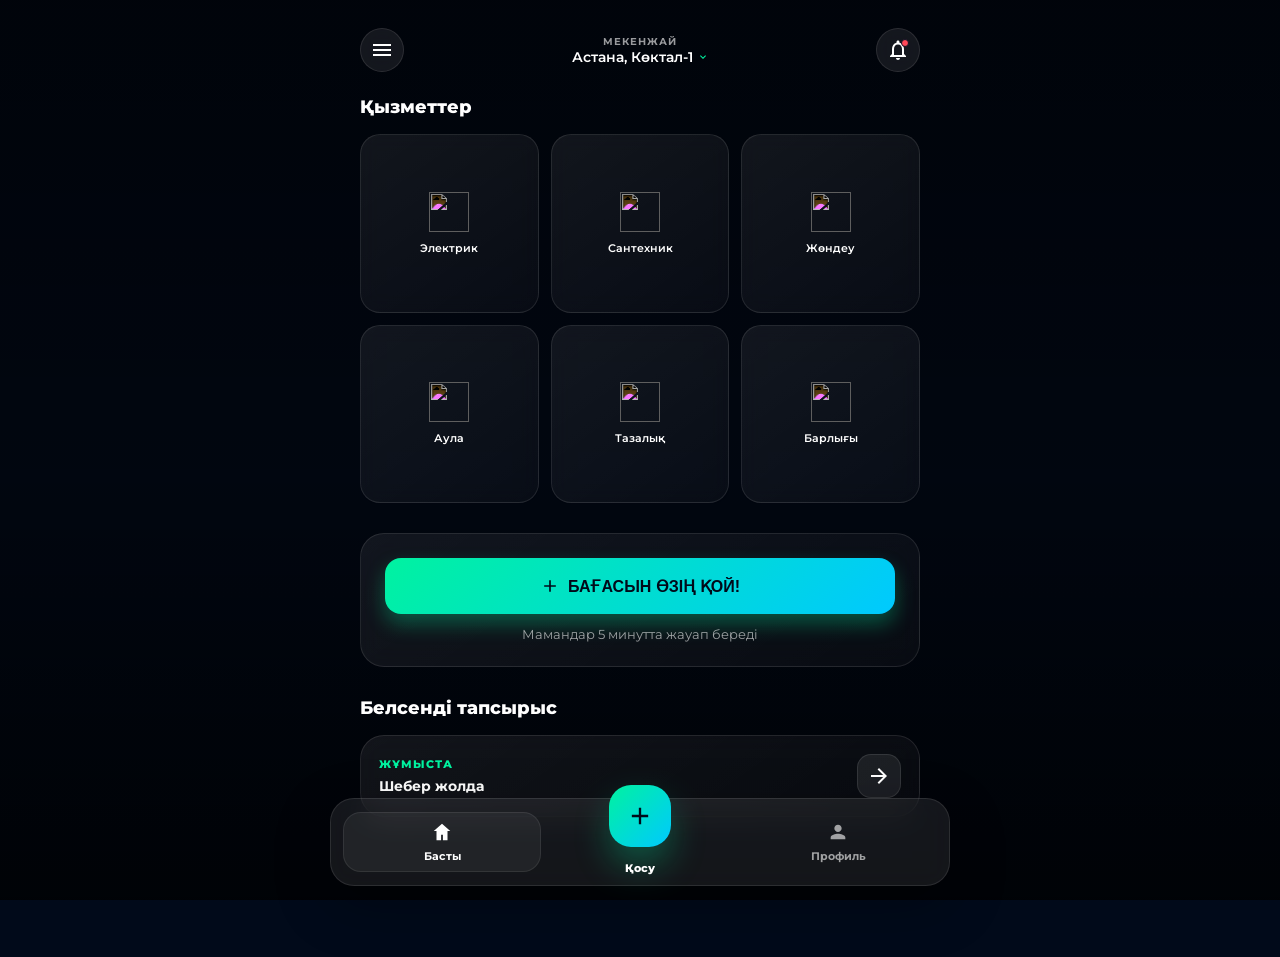
==== commit 0798466f: "Add files via upload" ====
--- a/home.html
+++ b/home.html
@@ -7,23 +7,20 @@
   <link rel="preconnect" href="https://fonts.googleapis.com">
   <link rel="preconnect" href="https://fonts.gstatic.com" crossorigin>
   <link href="https://fonts.googleapis.com/css2?family=Montserrat:wght@300;400;500;600;700;800;900&display=swap" rel="stylesheet">
-  
+
   <style>
-    /* 1. БАЗА */
     *:focus { outline: none !important; }
     * { -webkit-tap-highlight-color: transparent; box-sizing: border-box; }
     html, body { height: 100%; margin: 0; font-family: 'Montserrat', sans-serif; background: var(--bg-main); color: var(--text-main); overflow-x: hidden; }
 
-    /* --- VARIABLES --- */
     :root {
       --accent-green: #00f2a0;
       --accent-blue: #00c9ff;
       --transition: 0.3s cubic-bezier(0.25, 0.8, 0.25, 1);
-      --bg-img-desktop: url('/images/background-desktop-1.png'); 
+      --bg-img-desktop: url('/images/background-desktop-1.png');
       --bg-img-mobile: url('/images/background-mobile-1.png');
     }
 
-    /* DARK THEME */
     [data-theme="dark"] {
       --bg-main: #010a1a;
       --bg-overlay: linear-gradient(to bottom, rgba(0, 0, 0, 0.6), rgba(0, 0, 0, 0.4), rgba(0, 0, 0, 0.8));
@@ -41,9 +38,8 @@
       --accent-text-color: #010a1a;
     }
 
-    /* LIGHT THEME */
     [data-theme="light"] {
-      --bg-img-desktop: url('/images/background-desktop-white-1.png'); 
+      --bg-img-desktop: url('/images/background-desktop-white-1.png');
       --bg-img-mobile: url('/images/background-mobile-white-1.png');
       --bg-main: #f0f4f8;
       --bg-overlay: linear-gradient(to bottom, rgba(255, 255, 255, 0.85), rgba(255, 255, 255, 0.7), rgba(255, 255, 255, 0.9));
@@ -75,23 +71,25 @@
       background: var(--bg-overlay);
       z-index: 0; pointer-events: none;
     }
-    @media (max-width: 768px) { .app-container { background-image: var(--bg-img-mobile); } }
+    @media (max-width: 768px) { .app-container { background-image: var(--bg-img-mobile); background-attachment: scroll; } }
 
     .main-content {
-        position: relative; z-index: 2;
-        padding: 16px 20px;
-        max-width: 600px; margin: 0 auto;
-        padding-bottom: 100px;
+      position: relative; z-index: 2;
+      padding: 16px 20px;
+      max-width: 600px; margin: 0 auto;
+      padding-bottom: 140px;
     }
 
     /* HEADER */
     .header { display: flex; justify-content: space-between; align-items: center; padding: 12px 0 24px 0; }
     .icon-btn {
-        width: 44px; height: 44px; border-radius: 50%;
-        background: var(--glass-bg); border: 1px solid var(--glass-border);
-        display: flex; align-items: center; justify-content: center;
-        cursor: pointer; position: relative; backdrop-filter: blur(10px);
-    }
+      width: 44px; height: 44px; border-radius: 50%;
+      background: var(--glass-bg); border: 1px solid var(--glass-border);
+      display: flex; align-items: center; justify-content: center;
+      cursor: pointer; position: relative; backdrop-filter: blur(10px);
+      transition: transform 0.12s ease;
+    }
+    .icon-btn:active { transform: scale(0.96); }
     .icon-btn svg { width: 24px; height: 24px; fill: var(--text-main); }
     .notification-dot { position: absolute; top: 10px; right: 10px; width: 8px; height: 8px; background: #ff4757; border-radius: 50%; border: 1px solid var(--menu-bg); }
 
@@ -104,10 +102,11 @@
     .section-title { font-size: 18px; font-weight: 800; margin-bottom: 16px; color: var(--text-main); }
     .service-grid { display: grid; grid-template-columns: repeat(3, 1fr); gap: 12px; margin-bottom: 30px; }
     .service-card {
-        background: var(--card-bg); border: 1px solid var(--glass-border);
-        border-radius: 20px; padding: 16px 8px;
-        display: flex; flex-direction: column; align-items: center; justify-content: center; gap: 10px;
-        backdrop-filter: blur(10px); cursor: pointer; transition: 0.2s; aspect-ratio: 1 / 1;
+      background: var(--card-bg); border: 1px solid var(--glass-border);
+      border-radius: 20px; padding: 16px 8px;
+      display: flex; flex-direction: column; align-items: center; justify-content: center; gap: 10px;
+      backdrop-filter: blur(10px); cursor: pointer; transition: 0.2s; aspect-ratio: 1 / 1;
+      user-select: none;
     }
     .service-card:active { transform: scale(0.96); }
     .service-icon { width: 40px; height: 40px; object-fit: contain; }
@@ -116,152 +115,500 @@
 
     /* QUICK REQ */
     .quick-request-card {
-        background: var(--card-bg); border: 1px solid var(--glass-border);
-        border-radius: 24px; padding: 24px; text-align: center;
-        backdrop-filter: blur(12px); margin-bottom: 30px;
+      background: var(--card-bg); border: 1px solid var(--glass-border);
+      border-radius: 24px; padding: 24px; text-align: center;
+      backdrop-filter: blur(12px); margin-bottom: 30px;
     }
     .quick-btn {
-        background: var(--accent-gradient); width: 100%; border: none; padding: 18px;
-        border-radius: 16px; font-size: 16px; font-weight: 800; text-transform: uppercase;
-        color: var(--accent-text-color); box-shadow: 0 10px 20px rgba(0, 242, 160, 0.3);
-        cursor: pointer; margin-bottom: 12px; display: flex; align-items: center; justify-content: center; gap: 8px;
-    }
+      background: var(--accent-gradient); width: 100%; border: none; padding: 18px;
+      border-radius: 16px; font-size: 16px; font-weight: 800; text-transform: uppercase;
+      color: var(--accent-text-color); box-shadow: 0 10px 20px rgba(0, 242, 160, 0.3);
+      cursor: pointer; margin-bottom: 12px; display: flex; align-items: center; justify-content: center; gap: 8px;
+      transition: transform 0.15s ease;
+    }
+    .quick-btn:active { transform: scale(0.98); }
     .quick-desc { font-size: 13px; color: var(--text-dim); }
+
+    /* ACTIVE ORDER */
+    .active-order-card{
+      background: var(--card-bg);
+      border: 1px solid var(--glass-border);
+      border-radius: 24px;
+      padding: 18px 18px;
+      display: flex;
+      align-items: center;
+      justify-content: space-between;
+      gap: 12px;
+      backdrop-filter: blur(12px);
+      cursor: pointer;
+      transition: 0.2s;
+    }
+    .active-order-card:active { transform: scale(0.99); }
+    .order-info { display: flex; flex-direction: column; gap: 6px; }
+    .order-label{
+      font-size: 11px;
+      font-weight: 800;
+      letter-spacing: 1px;
+      text-transform: uppercase;
+      color: var(--accent-green);
+    }
+    .order-status{
+      font-size: 14px;
+      font-weight: 700;
+      color: var(--text-main);
+    }
+    .order-btn{
+      width: 44px; height: 44px;
+      border-radius: 14px;
+      display: flex; align-items: center; justify-content: center;
+      background: var(--glass-bg);
+      border: 1px solid var(--glass-border);
+      color: var(--text-main);
+    }
 
     /* SIDEBAR */
     .sidebar-overlay { position: fixed; inset: 0; background: rgba(0,0,0,0.6); z-index: 100; opacity: 0; visibility: hidden; transition: 0.3s; backdrop-filter: blur(4px); }
     .sidebar-overlay.active { opacity: 1; visibility: visible; }
     .sidebar {
-        position: fixed; top: 0; left: 0; bottom: 0; width: 280px; background: var(--menu-bg);
-        z-index: 101; transform: translateX(-100%); transition: 0.4s cubic-bezier(0.25, 0.8, 0.25, 1);
-        padding: 40px 24px; display: flex; flex-direction: column; border-right: 1px solid var(--sidebar-border);
+      position: fixed; top: 0; left: 0; bottom: 0; width: 280px; background: var(--menu-bg);
+      z-index: 101; transform: translateX(-100%); transition: 0.4s cubic-bezier(0.25, 0.8, 0.25, 1);
+      padding: 28px 24px; /* было 40px — подняли контент */
+      display: flex; flex-direction: column;
+      border-right: 1px solid var(--sidebar-border);
+      gap: 18px; /* меньше пустоты */
     }
     .sidebar.active { transform: translateX(0); }
+
     .avatar { width: 50px; height: 50px; border-radius: 50%; background: var(--glass-bg); border: 2px solid var(--accent-green); display: flex; align-items: center; justify-content: center; font-size: 20px; font-weight: 700; }
-    .menu-list { list-style: none; padding: 0; margin: 40px 0; flex: 1; }
-    .menu-item { padding: 16px 0; border-bottom: 1px solid var(--glass-border); color: var(--text-main); display: flex; align-items: center; gap: 12px; cursor: pointer; }
+
+    .menu-list { list-style: none; padding: 0; margin: 14px 0 0 0; flex: 0; } /* убрали огромный gap сверху и flex:1 */
+    .menu-item {
+      padding: 14px 0;
+      border-bottom: 1px solid var(--glass-border);
+      color: var(--text-main);
+      display: flex; align-items: center; gap: 12px;
+      cursor: pointer; user-select: none;
+    }
+    .menu-item:active { opacity: 0.8; }
     .menu-item svg { width: 20px; height: 20px; fill: var(--text-dim); }
 
-    /* SWITCHERS */
-    .menu-footer { margin-top: auto; padding-top: 20px; display: flex; flex-direction: column; gap: 20px; }
-    .lang-rect { display: flex; position: relative; padding: 4px; background: var(--switcher-bg); border: 1px solid var(--glass-border); border-radius: 100px; overflow: hidden; }
-    .lang-pill { flex: 1; text-align: center; position: relative; z-index: 2; padding: 10px 0; font-size: 13px; font-weight: 700; cursor: pointer; color: var(--text-dim); transition: 0.3s; }
+    /* SWITCHERS: подняли вверх и убрали расстояния */
+    .menu-footer {
+      margin-top: 16px;      /* было auto — теперь не прижимает к низу */
+      padding-top: 0;        /* убрали лишнее */
+      display: flex;
+      flex-direction: column;
+      gap: 12px;             /* было 20 */
+    }
+
+    .lang-rect {
+      display: flex; position: relative;
+      padding: 4px;
+      background: var(--switcher-bg);
+      border: 1px solid var(--glass-border);
+      border-radius: 100px;
+      overflow: hidden;
+    }
+    .lang-pill {
+      flex: 1; text-align: center; position: relative; z-index: 2;
+      padding: 10px 0; font-size: 13px; font-weight: 700;
+      cursor: pointer; color: var(--text-dim); transition: 0.3s;
+      user-select:none;
+    }
     .lang-pill.active { color: var(--switcher-active-text); }
     .glider { position: absolute; top: 4px; left: 4px; bottom: 4px; background: var(--switcher-active-bg); border-radius: 100px; z-index: 1; transition: 0.4s cubic-bezier(0.25, 0.8, 0.25, 1); }
-    
-    .theme-switch-row { display: flex; align-items: center; justify-content: space-between; }
+
+    .theme-switch-row { display: flex; align-items: center; justify-content: space-between; padding-top: 2px; }
     .toggle-switch { position: relative; width: 52px; height: 30px; }
     .toggle-switch input { opacity: 0; width: 0; height: 0; }
     .slider { position: absolute; cursor: pointer; inset: 0; background-color: var(--switcher-bg); border: 1px solid var(--glass-border); transition: .4s; border-radius: 34px; }
     .slider:before { position: absolute; content: ""; height: 24px; width: 24px; left: 2px; bottom: 2px; background-color: #fff; transition: .4s; border-radius: 50%; }
     input:checked + .slider { background-color: var(--accent-green); border-color: var(--accent-green); }
     input:checked + .slider:before { transform: translateX(22px); }
+
+    /* BOTTOM NAV */
+    .bottom-bar {
+      position: fixed;
+      left: 50%;
+      bottom: 14px;
+      transform: translateX(-50%);
+      width: min(620px, calc(100% - 24px));
+      z-index: 120;
+      background: var(--glass-bg);
+      border: 1px solid var(--glass-border);
+      backdrop-filter: blur(14px);
+      -webkit-backdrop-filter: blur(14px);
+      border-radius: 24px;
+      padding: 10px 12px;
+      display: grid;
+      grid-template-columns: 1fr 1fr 1fr;
+      align-items: center;
+      box-shadow: 0 18px 55px rgba(0,0,0,0.28);
+    }
+
+    .nav-item {
+      display: flex;
+      flex-direction: column;
+      align-items: center;
+      justify-content: center;
+      gap: 6px;
+      padding: 8px 10px;
+      border-radius: 18px;
+      cursor: pointer;
+      user-select: none;
+      transition: 0.15s ease;
+      color: var(--text-dim);
+    }
+    .nav-item:active { transform: scale(0.98); }
+    .nav-item svg { width: 22px; height: 22px; fill: currentColor; }
+    .nav-label { font-size: 11px; font-weight: 700; }
+
+    .nav-item.active {
+      color: var(--text-main);
+      background: rgba(255,255,255,0.06);
+      border: 1px solid rgba(255,255,255,0.08);
+    }
+    [data-theme="light"] .nav-item.active {
+      background: rgba(0,0,0,0.04);
+      border: 1px solid rgba(0,0,0,0.06);
+    }
+
+    .nav-create { margin-top: -24px; padding: 0; }
+    .create-btn {
+      width: 62px; height: 62px;
+      border-radius: 22px;
+      border: none;
+      cursor: pointer;
+      background: var(--accent-gradient);
+      color: var(--accent-text-color);
+      display: flex; align-items: center; justify-content: center;
+      box-shadow: 0 18px 35px rgba(0, 242, 160, 0.28);
+      transition: transform 0.15s ease;
+    }
+    .create-btn:active { transform: scale(0.96); }
+    .create-btn svg { width: 28px; height: 28px; fill: currentColor; }
+    .create-label { margin-top: 8px; font-size: 11px; font-weight: 800; color: var(--text-main); }
+
+    /* TOAST (оставляем только где нужно) */
+    .toast-wrap{
+      position: fixed;
+      left: 50%;
+      bottom: 96px;
+      transform: translateX(-50%);
+      z-index: 200;
+      display: flex;
+      flex-direction: column;
+      gap: 10px;
+      pointer-events: none;
+      padding: 0 12px;
+      width: min(520px, 92%);
+    }
+    .toast {
+      pointer-events: auto;
+      background: rgba(0,0,0,0.55);
+      border: 1px solid rgba(255,255,255,0.14);
+      backdrop-filter: blur(14px);
+      -webkit-backdrop-filter: blur(14px);
+      color: var(--text-main);
+      border-radius: 16px;
+      padding: 12px 14px;
+      display: flex;
+      align-items: center;
+      justify-content: space-between;
+      gap: 12px;
+      box-shadow: 0 12px 35px rgba(0,0,0,0.35);
+      opacity: 0;
+      transform: translateY(12px);
+      transition: 0.25s ease;
+      font-size: 14px;
+      line-height: 1.35;
+    }
+    [data-theme="light"] .toast{
+      background: rgba(255,255,255,0.78);
+      border: 1px solid rgba(0,0,0,0.08);
+      color: #1a202c;
+    }
+    .toast.show { opacity: 1; transform: translateY(0); }
+    .toast .left { display: flex; align-items: center; gap: 10px; min-width: 0; }
+    .toast .dot {
+      width: 10px; height: 10px; border-radius: 50%;
+      background: var(--accent-blue);
+      flex: 0 0 auto;
+      box-shadow: 0 0 0 4px rgba(0,201,255,0.12);
+    }
+    .toast.success .dot { background: var(--accent-green); box-shadow: 0 0 0 4px rgba(0,242,160,0.12); }
+    .toast.warn .dot { background: #ffcc00; box-shadow: 0 0 0 4px rgba(255,204,0,0.14); }
+    .toast .msg { overflow: hidden; text-overflow: ellipsis; white-space: nowrap; font-weight: 700; }
+    .toast .close { background: transparent; border: none; color: inherit; cursor: pointer; font-size: 18px; line-height: 1; opacity: 0.85; padding: 0 4px; }
+    .toast .close:hover { opacity: 1; }
+
+    /* Skeleton shimmer (оставляем) */
+    .skeleton {
+      position: relative;
+      overflow: hidden;
+      background: rgba(255,255,255,0.06);
+      border: 1px solid var(--glass-border);
+    }
+    [data-theme="light"] .skeleton { background: rgba(0,0,0,0.04); }
+    .skeleton::after{
+      content:"";
+      position:absolute; inset:0;
+      transform: translateX(-120%);
+      background: linear-gradient(90deg, transparent, rgba(255,255,255,0.18), transparent);
+      animation: shimmer 1.2s infinite;
+    }
+    @keyframes shimmer { 100% { transform: translateX(120%); } }
+
+    .active-order-card.loading { pointer-events: none; }
+    .active-order-card.loading .order-label,
+    .active-order-card.loading .order-status,
+    .active-order-card.loading .order-btn { opacity: 0; }
+    .active-order-card.loading { min-height: 78px; }
   </style>
 </head>
 
 <body>
   <div class="app-container">
-    
+
     <div class="sidebar-overlay" id="sidebarOverlay" onclick="toggleMenu()"></div>
     <div class="sidebar" id="sidebar">
-        <div class="user-profile" style="display:flex; align-items:center; gap:12px;">
-            <div class="avatar">A</div>
-            <div class="user-info">
-                <div class="name" style="font-weight:700">Азамат</div>
-                <div class="phone" style="font-size:12px; color:var(--text-dim)">+7 (707) 123-45-67</div>
-            </div>
-        </div>
-        
-        <ul class="menu-list">
-            <li class="menu-item"><svg viewBox="0 0 24 24"><path d="M12 12c2.21 0 4-1.79 4-4s-1.79-4-4-4-4 1.79-4 4 1.79 4 4 4zm0 2c-2.67 0-8 1.34-8 4v2h16v-2c0-2.66-5.33-4-8-4z"/></svg> <span data-i18n="menu_profile">Профиль</span></li>
-            <li class="menu-item"><svg viewBox="0 0 24 24"><path d="M14 2H6c-1.1 0-1.99.9-1.99 2L4 20c0 1.1.89 2 1.99 2H18c1.1 0 2-.9 2-2V8l-6-6zm2 16H8v-2h8v2zm0-4H8v-2h8v2zm-3-5V3.5L18.5 9H13z"/></svg> <span data-i18n="menu_orders">История заказов</span></li>
-            <li class="menu-item"><svg viewBox="0 0 24 24"><path d="M19.14 12.94c.04-.3.06-.61.06-.94 0-.32-.02-.64-.07-.94l2.03-1.58c.18-.14.23-.41.12-.61l-1.92-3.32c-.12-.22-.37-.29-.59-.22l-2.39.96c-.5-.38-1.03-.7-1.62-.94l-.36-2.54c-.04-.24-.24-.41-.48-.41h-3.84c-.24 0-.43.17-.47.41l-.36 2.54c-.59.24-1.13.57-1.62.94l-2.39-.96c-.22-.08-.47 0-.59.22L2.74 8.87c-.12.21-.08.47.12.61l2.03 1.58c-.05.3-.09.63-.09.94s.02.64.07.94l-2.03 1.58c-.18.14-.23.41-.12.61l1.92 3.32c.12.22.37.29.59.22l2.39-.96c.5.38 1.03.7 1.62.94l.36 2.54c.05.24.24.41.48.41h3.84c.24 0 .44-.17.47-.41l.36-2.54c.59-.24 1.13-.58 1.62-.94l2.39.96c.22.08.47 0 .59-.22l1.92-3.32c.12-.22.07-.47-.12-.61l-2.01-1.58zM12 15.6c-1.98 0-3.6-1.62-3.6-3.6s1.62-3.6 3.6-3.6 3.6 1.62 3.6 3.6-1.62 3.6-3.6 3.6z"/></svg> <span data-i18n="menu_settings">Настройки</span></li>
-            <li class="menu-item"><svg viewBox="0 0 24 24"><path d="M12 2C6.48 2 2 6.48 2 12s4.48 10 10 10 10-4.48 10-10S17.52 2 12 2zm1 17h-2v-2h2v2zm2.07-7.75l-.9.92C13.45 12.9 13 13.5 13 15h-2v-.5c0-1.1.45-2.1 1.17-2.83l1.24-1.26c.37-.36.59-.86.59-1.41 0-1.1-.9-2-2-2s-2 .9-2 2H8c0-2.21 1.79-4 4-4s4 1.79 4 4c0 .88-.36 1.68-.93 2.25z"/></svg> <span data-i18n="menu_help">Помощь</span></li>
-        </ul>
-
-        <div class="menu-footer">
-            <div class="lang-rect" id="sidebarLangRect">
-                <div class="glider"></div>
-                <div class="lang-pill active" data-lang="kz" onclick="setLanguage('kz')">Қаз</div>
-                <div class="lang-pill" data-lang="ru" onclick="setLanguage('ru')">Рус</div>
-            </div>
-            <div class="theme-switch-row">
-                <span class="theme-label" data-i18n="night_mode">Түнгі режим</span>
-                <label class="toggle-switch"><input type="checkbox" id="themeCheckbox"><span class="slider"></span></label>
-            </div>
-        </div>
+      <div class="user-profile" style="display:flex; align-items:center; gap:12px;">
+        <div class="avatar">A</div>
+        <div class="user-info">
+          <div class="name" style="font-weight:700">Азамат</div>
+          <div class="phone" style="font-size:12px; color:var(--text-dim)">+7 (707) 123-45-67</div>
+        </div>
+      </div>
+
+      <ul class="menu-list">
+        <li class="menu-item" onclick="openProfile()">
+          <svg viewBox="0 0 24 24"><path d="M12 12c2.21 0 4-1.79 4-4s-1.79-4-4-4-4 1.79-4 4 1.79 4 4 4zm0 2c-2.67 0-8 1.34-8 4v2h16v-2c0-2.66-5.33-4-8-4z"/></svg>
+          <span data-i18n="menu_profile">Профиль</span>
+        </li>
+        <li class="menu-item" onclick="showToast(t('menu_orders') + ' — скоро', 'info')">
+          <svg viewBox="0 0 24 24"><path d="M14 2H6c-1.1 0-1.99.9-1.99 2L4 20c0 1.1.89 2 1.99 2H18c1.1 0 2-.9 2-2V8l-6-6zm2 16H8v-2h8v2zm0-4H8v-2h8v2zm-3-5V3.5L18.5 9H13z"/></svg>
+          <span data-i18n="menu_orders">История заказов</span>
+        </li>
+        <li class="menu-item" onclick="showToast(t('menu_settings') + ' — скоро', 'info')">
+          <svg viewBox="0 0 24 24"><path d="M19.14 12.94c.04-.3.06-.61.06-.94 0-.32-.02-.64-.07-.94l2.03-1.58c.18-.14.23-.41.12-.61l-1.92-3.32c-.12-.22-.37-.29-.59-.22l-2.39.96c-.5-.38-1.03-.7-1.62-.94l-.36-2.54c-.04-.24-.24-.41-.48-.41h-3.84c-.24 0-.43.17-.47.41l-.36 2.54c-.59.24-1.13.57-1.62.94l-2.39-.96c-.22-.08-.47 0-.59.22L2.74 8.87c-.12.21-.08.47.12.61l2.03 1.58c-.05.3-.09.63-.09.94s.02.64.07.94l-2.03 1.58c-.18.14-.23.41-.12.61l1.92 3.32c.12.22.37.29.59.22l2.39-.96c.5.38 1.03.7 1.62.94l.36 2.54c.05.24.24.41.48.41h3.84c.24 0 .44-.17.47-.41l.36-2.54c.59-.24 1.13-.58 1.62-.94l2.39.96c.22.08.47 0 .59-.22l1.92-3.32c.12-.22.07-.47-.12-.61l-2.01-1.58zM12 15.6c-1.98 0-3.6-1.62-3.6-3.6s1.62-3.6 3.6-3.6 3.6 1.62 3.6 3.6-1.62 3.6-3.6 3.6z"/></svg>
+          <span data-i18n="menu_settings">Настройки</span>
+        </li>
+        <li class="menu-item" onclick="showToast(t('menu_help') + ' — скоро', 'info')">
+          <svg viewBox="0 0 24 24"><path d="M12 2C6.48 2 2 6.48 2 12s4.48 10 10 10 10-4.48 10-10S17.52 2 12 2zm1 17h-2v-2h2v2zm2.07-7.75l-.9.92C13.45 12.9 13 13.5 13 15h-2v-.5c0-1.1.45-2.1 1.17-2.83l1.24-1.26c.37-.36.59-.86.59-1.41 0-1.1-.9-2-2-2s-2 .9-2 2H8c0-2.21 1.79-4 4-4s4 1.79 4 4c0 .88-.36 1.68-.93 2.25z"/></svg>
+          <span data-i18n="menu_help">Помощь</span>
+        </li>
+      </ul>
+
+      <div class="menu-footer">
+        <div class="lang-rect" id="sidebarLangRect">
+          <div class="glider"></div>
+          <div class="lang-pill active" data-lang="kz" onclick="setLanguage('kz')">Қаз</div>
+          <div class="lang-pill" data-lang="ru" onclick="setLanguage('ru')">Рус</div>
+        </div>
+        <div class="theme-switch-row">
+          <span class="theme-label" data-i18n="night_mode">Түнгі режим</span>
+          <label class="toggle-switch"><input type="checkbox" id="themeCheckbox"><span class="slider"></span></label>
+        </div>
+      </div>
     </div>
 
     <div class="main-content">
-        <header class="header">
-            <button class="icon-btn" onclick="toggleMenu()"><svg viewBox="0 0 24 24"><path d="M3 18h18v-2H3v2zm0-5h18v-2H3v2zm0-7v2h18V6H3z"/></svg></button>
-            <div class="address-selector">
-                <div class="addr-label" data-i18n="addr_label">Мекенжай</div>
-                <div class="addr-val">Астана, Көктал-1 <svg viewBox="0 0 24 24"><path d="M7.41 8.59L12 13.17l4.59-4.58L18 10l-6 6-6-6 1.41-1.41z"/></svg></div>
-            </div>
-            <button class="icon-btn"><svg viewBox="0 0 24 24"><path d="M12 22c1.1 0 2-.9 2-2h-4c0 1.1.9 2 2 2zm6-6v-5c0-3.07-1.63-5.64-4.5-6.32V4c0-.83-.67-1.5-1.5-1.5s-1.5.67-1.5 1.5v.68C7.64 5.36 6 7.92 6 11v5l-2 2v1h16v-1l-2-2zm-2 1H8v-6c0-2.48 1.51-4.5 4-4.5s4 2.02 4 4.5v6z"/></svg><div class="notification-dot"></div></button>
-        </header>
-
-        <div class="section-title" data-i18n="services_title">Қызметтер</div>
-        <div class="service-grid">
-            <div class="service-card"><img src="https://cdn-icons-png.flaticon.com/128/8138/8138943.png" class="service-icon"><div class="service-name" data-i18n="spec_electrician">Электрик</div></div>
-            <div class="service-card"><img src="https://cdn-icons-png.flaticon.com/128/7583/7583177.png" class="service-icon"><div class="service-name" data-i18n="spec_plumber">Сантехник</div></div>
-            <div class="service-card"><img src="https://cdn-icons-png.flaticon.com/128/4479/4479614.png" class="service-icon"><div class="service-name" data-i18n="spec_builder">Ремонт</div></div>
-            <div class="service-card"><img src="https://cdn-icons-png.flaticon.com/128/6656/6656767.png" class="service-icon"><div class="service-name" data-i18n="spec_garden">Аула</div></div>
-            <div class="service-card"><img src="https://cdn-icons-png.flaticon.com/128/3050/3050809.png" class="service-icon"><div class="service-name" data-i18n="spec_cleaner">Тазалық</div></div>
-            <div class="service-card"><img src="https://cdn-icons-png.flaticon.com/128/3018/3018447.png" class="service-icon"><div class="service-name" data-i18n="spec_all">Барлығы</div></div>
-        </div>
-
-        <div class="quick-request-card">
-            <button class="quick-btn" data-i18n="quick_btn">Бағасын өзің қой!</button>
-            <div class="quick-desc" data-i18n="quick_desc">Мамандар 5 минутта жауап береді</div>
-        </div>
-
-        <div class="section-title" data-i18n="active_order">Активный заказ</div>
-        <div class="active-order-card">
-            <div class="order-info">
-                <div class="order-label" data-i18n="order_label">В работе</div>
-                <div class="order-status" data-i18n="order_status">Мастер в пути</div>
-            </div>
-            <div class="order-btn"><svg viewBox="0 0 24 24" style="width:24px; fill:currentColor"><path d="M12 4l-1.41 1.41L16.17 11H4v2h12.17l-5.58 5.59L12 20l8-8z"/></svg></div>
-        </div>
+      <header class="header">
+        <button class="icon-btn" onclick="toggleMenu()">
+          <svg viewBox="0 0 24 24"><path d="M3 18h18v-2H3v2zm0-5h18v-2H3v2zm0-7v2h18V6H3z"/></svg>
+        </button>
+
+        <div class="address-selector">
+          <div class="addr-label" data-i18n="addr_label">Мекенжай</div>
+          <div class="addr-val">Астана, Көктал-1
+            <svg viewBox="0 0 24 24"><path d="M7.41 8.59L12 13.17l4.59-4.58L18 10l-6 6-6-6 1.41-1.41z"/></svg>
+          </div>
+        </div>
+
+        <button class="icon-btn" onclick="showToast('Уведомления — скоро', 'info')">
+          <svg viewBox="0 0 24 24"><path d="M12 22c1.1 0 2-.9 2-2h-4c0 1.1.9 2 2 2zm6-6v-5c0-3.07-1.63-5.64-4.5-6.32V4c0-.83-.67-1.5-1.5-1.5s-1.5.67-1.5 1.5v.68C7.64 5.36 6 7.92 6 11v5l-2 2v1h16v-1l-2-2zm-2 1H8v-6c0-2.48 1.51-4.5 4-4.5s4 2.02 4 4.5v6z"/></svg>
+          <div class="notification-dot"></div>
+        </button>
+      </header>
+
+      <div class="section-title" data-i18n="services_title">Қызметтер</div>
+      <div class="service-grid">
+        <div class="service-card" onclick="showToast(t('spec_electrician'), 'info')">
+          <img src="https://cdn-icons-png.flaticon.com/128/8138/8138943.png" class="service-icon">
+          <div class="service-name" data-i18n="spec_electrician">Электрик</div>
+        </div>
+        <div class="service-card" onclick="showToast(t('spec_plumber'), 'info')">
+          <img src="https://cdn-icons-png.flaticon.com/128/7583/7583177.png" class="service-icon">
+          <div class="service-name" data-i18n="spec_plumber">Сантехник</div>
+        </div>
+        <div class="service-card" onclick="showToast(t('spec_builder'), 'info')">
+          <img src="https://cdn-icons-png.flaticon.com/128/4479/4479614.png" class="service-icon">
+          <div class="service-name" data-i18n="spec_builder">Ремонт</div>
+        </div>
+        <div class="service-card" onclick="showToast(t('spec_garden'), 'info')">
+          <img src="https://cdn-icons-png.flaticon.com/128/6656/6656767.png" class="service-icon">
+          <div class="service-name" data-i18n="spec_garden">Аула</div>
+        </div>
+        <div class="service-card" onclick="showToast(t('spec_cleaner'), 'info')">
+          <img src="https://cdn-icons-png.flaticon.com/128/3050/3050809.png" class="service-icon">
+          <div class="service-name" data-i18n="spec_cleaner">Тазалық</div>
+        </div>
+        <div class="service-card" onclick="showToast(t('spec_all'), 'info')">
+          <img src="https://cdn-icons-png.flaticon.com/128/3018/3018447.png" class="service-icon">
+          <div class="service-name" data-i18n="spec_all">Барлығы</div>
+        </div>
+      </div>
+
+      <div class="quick-request-card">
+        <button class="quick-btn" onclick="openCreate()">
+          <svg viewBox="0 0 24 24" style="width:20px; height:20px; fill:currentColor"><path d="M19 11H13V5h-2v6H5v2h6v6h2v-6h6z"/></svg>
+          <span data-i18n="quick_btn">Бағасын өзің қой!</span>
+        </button>
+        <div class="quick-desc" data-i18n="quick_desc">Мамандар 5 минутта жауап береді</div>
+      </div>
+
+      <div class="section-title" data-i18n="active_order">Активный заказ</div>
+      <div class="active-order-card loading skeleton" id="activeOrderCard">
+        <div class="order-info">
+          <div class="order-label" data-i18n="order_label">В работе</div>
+          <div class="order-status" data-i18n="order_status">Мастер в пути</div>
+        </div>
+        <div class="order-btn">
+          <svg viewBox="0 0 24 24" style="width:24px; fill:currentColor"><path d="M12 4l-1.41 1.41L16.17 11H4v2h12.17l-5.58 5.59L12 20l8-8z"/></svg>
+        </div>
+      </div>
     </div>
+
+    <!-- TOAST -->
+    <div class="toast-wrap" id="toastWrap" aria-live="polite" aria-atomic="true"></div>
+
+    <!-- BOTTOM BAR -->
+    <nav class="bottom-bar" id="bottomBar">
+      <div class="nav-item active" id="navHome" onclick="setTab('home')">
+        <svg viewBox="0 0 24 24"><path d="M12 3l9 8h-3v10h-5v-6H11v6H6V11H3l9-8z"/></svg>
+        <div class="nav-label" data-i18n="tab_home">Главная</div>
+      </div>
+
+      <div class="nav-item nav-create" onclick="openCreate()">
+        <button class="create-btn" aria-label="create">
+          <svg viewBox="0 0 24 24"><path d="M19 11H13V5h-2v6H5v2h6v6h2v-6h6z"/></svg>
+        </button>
+        <div class="create-label" data-i18n="tab_create">Создать</div>
+      </div>
+
+      <div class="nav-item" id="navProfile" onclick="setTab('profile')">
+        <svg viewBox="0 0 24 24"><path d="M12 12c2.21 0 4-1.79 4-4s-1.79-4-4-4-4 1.79-4 4 1.79 4 4 4zm0 2c-2.67 0-8 1.34-8 4v2h16v-2c0-2.66-5.33-4-8-4z"/></svg>
+        <div class="nav-label" data-i18n="tab_profile">Профиль</div>
+      </div>
+    </nav>
+
   </div>
 
   <script>
     const translations = {
       kz: {
-        menu_profile: "Профиль", menu_orders: "Тапсырыстар", menu_settings: "Баптаулар", menu_help: "Көмек",
-        night_mode: "Түнгі режим", addr_label: "Мекенжай", services_title: "Қызметтер",
-        spec_electrician: "Электрик", spec_plumber: "Сантехник", spec_builder: "Жөндеу",
-        spec_garden: "Аула", spec_cleaner: "Тазалық", spec_all: "Барлығы",
-        quick_btn: "Бағасын өзің қой!", quick_desc: "Мамандар 5 минутта жауап береді",
-        active_order: "Белсенді тапсырыс", order_label: "Жұмыста", order_status: "Шебер жолда"
+        menu_profile: "Профиль",
+        menu_orders: "Тапсырыстар",
+        menu_settings: "Баптаулар",
+        menu_help: "Көмек",
+        night_mode: "Түнгі режим",
+        addr_label: "Мекенжай",
+        services_title: "Қызметтер",
+        spec_electrician: "Электрик",
+        spec_plumber: "Сантехник",
+        spec_builder: "Жөндеу",
+        spec_garden: "Аула",
+        spec_cleaner: "Тазалық",
+        spec_all: "Барлығы",
+        quick_btn: "Бағасын өзің қой!",
+        quick_desc: "Мамандар 5 минутта жауап береді",
+        active_order: "Белсенді тапсырыс",
+        order_label: "Жұмыста",
+        order_status: "Шебер жолда",
+        tab_home: "Басты",
+        tab_create: "Қосу",
+        tab_profile: "Профиль"
       },
       ru: {
-        menu_profile: "Профиль", menu_orders: "Заказы", menu_settings: "Настройки", menu_help: "Помощь",
-        night_mode: "Ночной режим", addr_label: "Адрес", services_title: "Услуги",
-        spec_electrician: "Электрик", spec_plumber: "Сантехник", spec_builder: "Ремонт",
-        spec_garden: "Двор", spec_cleaner: "Уборка", spec_all: "Все",
-        quick_btn: "Предложи свою цену!", quick_desc: "Мастера ответят за 5 минут",
-        active_order: "Активный заказ", order_label: "В работе", order_status: "Мастер в пути"
+        menu_profile: "Профиль",
+        menu_orders: "Заказы",
+        menu_settings: "Настройки",
+        menu_help: "Помощь",
+        night_mode: "Ночной режим",
+        addr_label: "Адрес",
+        services_title: "Услуги",
+        spec_electrician: "Электрик",
+        spec_plumber: "Сантехник",
+        spec_builder: "Ремонт",
+        spec_garden: "Двор",
+        spec_cleaner: "Уборка",
+        spec_all: "Все",
+        quick_btn: "Предложи свою цену!",
+        quick_desc: "Мастера ответят за 5 минут",
+        active_order: "Активный заказ",
+        order_label: "В работе",
+        order_status: "Мастер в пути",
+        tab_home: "Главная",
+        tab_create: "Создать",
+        tab_profile: "Профиль"
       }
     };
+
+    /* TOAST: используем только где реально нужно */
+    const toastWrap = document.getElementById('toastWrap');
+    function showToast(message, type = 'info', timeout = 2200) {
+      const toast = document.createElement('div');
+      toast.className = `toast ${type}`;
+      toast.innerHTML = `
+        <div class="left">
+          <div class="dot"></div>
+          <div class="msg">${escapeHtml(message)}</div>
+        </div>
+        <button class="close" aria-label="close">&times;</button>
+      `;
+      toastWrap.appendChild(toast);
+      requestAnimationFrame(() => toast.classList.add('show'));
+
+      const remove = () => {
+        toast.classList.remove('show');
+        setTimeout(() => toast.remove(), 250);
+      };
+      toast.querySelector('.close').addEventListener('click', remove);
+      setTimeout(remove, timeout);
+    }
+
+    function escapeHtml(str) {
+      return String(str)
+        .replaceAll('&','&amp;')
+        .replaceAll('<','&lt;')
+        .replaceAll('>','&gt;')
+        .replaceAll('"','&quot;')
+        .replaceAll("'",'&#039;');
+    }
+
+    function t(key) {
+      const lang = localStorage.getItem("lang") || "kz";
+      return (translations[lang] && translations[lang][key]) ? translations[lang][key] : key;
+    }
 
     function setLanguage(lang) {
       document.querySelectorAll(".lang-pill").forEach(p => p.classList.remove("active"));
       const pill = document.querySelector(`.lang-pill[data-lang="${lang}"]`);
-      pill.classList.add("active");
-      
-      const glider = pill.closest('.lang-rect').querySelector('.glider');
-      glider.style.width = `${pill.offsetWidth}px`;
-      glider.style.transform = `translateX(${pill.offsetLeft - 4}px)`;
+      if (pill) pill.classList.add("active");
+
+      const glider = pill ? pill.closest('.lang-rect').querySelector('.glider') : null;
+      if (glider && pill) {
+        glider.style.width = `${pill.offsetWidth}px`;
+        glider.style.transform = `translateX(${pill.offsetLeft - 4}px)`;
+      }
 
       document.querySelectorAll("[data-i18n]").forEach(el => {
         const key = el.dataset.i18n;
-        if (translations[lang][key]) el.innerText = translations[lang][key];
+        if (translations[lang] && translations[lang][key]) el.innerText = translations[lang][key];
       });
       localStorage.setItem("lang", lang);
+
+      // ✅ Никаких тостов тут (убрали)
     }
 
     const themeCheckbox = document.getElementById('themeCheckbox');
@@ -269,6 +616,8 @@
       const theme = e.target.checked ? 'dark' : 'light';
       document.documentElement.setAttribute('data-theme', theme);
       localStorage.setItem('theme', theme);
+
+      // ✅ тоже без тоста (убрали)
     });
 
     function toggleMenu() {
@@ -276,12 +625,53 @@
       document.getElementById('sidebarOverlay').classList.toggle('active');
       setTimeout(() => setLanguage(localStorage.getItem("lang") || "kz"), 50);
     }
+
+    function setTab(tab) {
+      document.getElementById('navHome').classList.toggle('active', tab === 'home');
+      document.getElementById('navProfile').classList.toggle('active', tab === 'profile');
+
+      if (tab === 'home') window.scrollTo({ top: 0, behavior: 'smooth' });
+      if (tab === 'profile') openProfile();
+    }
+
+    function openCreate() {
+      // Здесь потом заменишь на create.html
+      showToast('Создание заказа — скоро', 'info');
+    }
+
+    function openProfile() {
+      // Здесь потом заменишь на profile.html
+      showToast('Профиль — скоро', 'info');
+      const sidebar = document.getElementById('sidebar');
+      const overlay = document.getElementById('sidebarOverlay');
+      if (sidebar.classList.contains('active')) {
+        sidebar.classList.remove('active');
+        overlay.classList.remove('active');
+      }
+    }
+
+    // skeleton 900ms
+    window.addEventListener('load', () => {
+      setTimeout(() => {
+        const card = document.getElementById('activeOrderCard');
+        card.classList.remove('loading', 'skeleton');
+      }, 900);
+    });
 
     // Init
     const savedTheme = localStorage.getItem('theme') || 'dark';
     document.documentElement.setAttribute('data-theme', savedTheme);
     themeCheckbox.checked = (savedTheme === 'dark');
     window.addEventListener('load', () => setLanguage(localStorage.getItem("lang") || "kz"));
+
+    // swipe to open menu
+    let touchStartX = 0;
+    document.addEventListener('touchstart', (e) => { touchStartX = e.touches[0].clientX; }, { passive:true });
+    document.addEventListener('touchend', (e) => {
+      const endX = e.changedTouches[0].clientX;
+      const dx = endX - touchStartX;
+      if (touchStartX < 30 && dx > 60) toggleMenu();
+    }, { passive:true });
   </script>
 </body>
-</html>+</html>
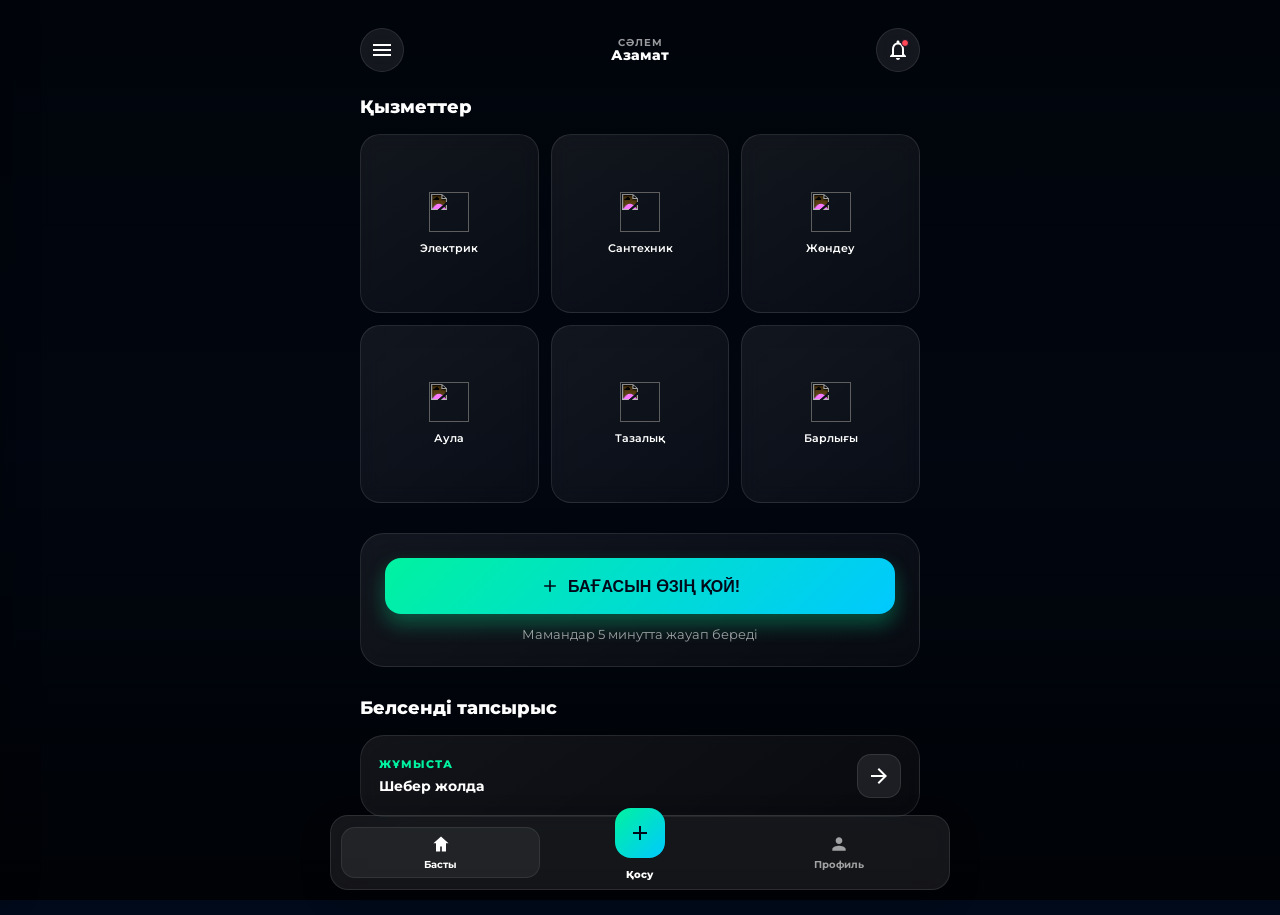
==== commit aef06ba8: "Add files via upload" ====
--- a/home.html
+++ b/home.html
@@ -167,17 +167,23 @@
     }
 
     /* SIDEBAR */
-    .sidebar-overlay { position: fixed; inset: 0; background: rgba(0,0,0,0.6); z-index: 100; opacity: 0; visibility: hidden; transition: 0.3s; backdrop-filter: blur(4px); }
+    /* === STYLISH SIDEBAR === */
+    .sidebar-overlay { position: fixed; inset: 0; background: rgba(0,0,0,0.4); z-index: 100; opacity: 0; visibility: hidden; transition: 0.3s; backdrop-filter: blur(4px); }
     .sidebar-overlay.active { opacity: 1; visibility: visible; }
+    
     .sidebar {
-      position: fixed; top: 0; left: 0; bottom: 0; width: 280px; background: var(--menu-bg);
+      position: fixed; top: 0; left: 0; bottom: 0; width: 280px; 
+      background: var(--menu-bg);
+      backdrop-filter: blur(25px);
+      -webkit-backdrop-filter: blur(25px);
       z-index: 101; transform: translateX(-100%); transition: 0.4s cubic-bezier(0.25, 0.8, 0.25, 1);
-      padding: 28px 24px; /* было 40px — подняли контент */
+      padding: 24px;
       display: flex; flex-direction: column;
       border-right: 1px solid var(--sidebar-border);
-      gap: 18px; /* меньше пустоты */
+      box-shadow: 10px 0 30px rgba(0,0,0,0.2);
     }
     .sidebar.active { transform: translateX(0); }
+
 
     .avatar { width: 50px; height: 50px; border-radius: 50%; background: var(--glass-bg); border: 2px solid var(--accent-green); display: flex; align-items: center; justify-content: center; font-size: 20px; font-weight: 700; }
 
@@ -364,6 +370,80 @@
     .active-order-card.loading .order-status,
     .active-order-card.loading .order-btn { opacity: 0; }
     .active-order-card.loading { min-height: 78px; }
+    /* Greeting вместо адреса */
+.greeting{
+  display:flex;
+  flex-direction:column;
+  align-items:center;
+  justify-content:center;
+  cursor: default;
+  user-select:none;
+  line-height:1.1;
+}
+.hello{
+  font-size:10px;
+  color: var(--text-dim);
+  text-transform: uppercase;
+  font-weight: 700;
+  letter-spacing: 1px;
+}
+.user-name{
+  font-size:14px;
+  font-weight: 800;
+  color: var(--text-main);
+  max-width: 220px;
+  white-space: nowrap;
+  overflow: hidden;
+  text-overflow: ellipsis;
+}
+/* ==== COMPACT BOTTOM NAV ==== */
+.main-content{
+  padding-bottom: 98px; /* было 140px */
+}
+
+.bottom-bar{
+  bottom: 10px;
+  border-radius: 18px;
+  padding: 8px 10px;       /* было 10px 12px */
+  box-shadow: 0 10px 30px rgba(0,0,0,0.22); /* легче */
+}
+
+.nav-item{
+  gap: 4px;                /* было 6px */
+  padding: 6px 8px;        /* было 8px 10px */
+  border-radius: 14px;     /* было 18px */
+}
+
+.nav-item svg{
+  width: 20px; height: 20px; /* было 22px */
+}
+
+.nav-label{
+  font-size: 10px;         /* было 11px */
+  font-weight: 700;
+}
+
+.nav-create{
+  margin-top: -16px;       /* было -24px */
+  padding: 0;
+}
+
+.create-btn{
+  width: 50px; height: 50px; /* было 62px */
+  border-radius: 16px;       /* было 22px */
+  box-shadow: none;          /* было с большой тенью */
+}
+
+.create-btn svg{
+  width: 24px; height: 24px; /* было 28px */
+}
+
+.create-label{
+  margin-top: 6px;           /* было 8px */
+  font-size: 10px;           /* было 11px */
+  font-weight: 800;
+}
+
   </style>
 </head>
 
@@ -418,12 +498,11 @@
           <svg viewBox="0 0 24 24"><path d="M3 18h18v-2H3v2zm0-5h18v-2H3v2zm0-7v2h18V6H3z"/></svg>
         </button>
 
-        <div class="address-selector">
-          <div class="addr-label" data-i18n="addr_label">Мекенжай</div>
-          <div class="addr-val">Астана, Көктал-1
-            <svg viewBox="0 0 24 24"><path d="M7.41 8.59L12 13.17l4.59-4.58L18 10l-6 6-6-6 1.41-1.41z"/></svg>
-          </div>
-        </div>
+        <div class="greeting">
+  <div class="hello" data-i18n="hello">Сәлем</div>
+  <div class="user-name" id="userName">Азамат</div>
+</div>
+
 
         <button class="icon-btn" onclick="showToast('Уведомления — скоро', 'info')">
           <svg viewBox="0 0 24 24"><path d="M12 22c1.1 0 2-.9 2-2h-4c0 1.1.9 2 2 2zm6-6v-5c0-3.07-1.63-5.64-4.5-6.32V4c0-.83-.67-1.5-1.5-1.5s-1.5.67-1.5 1.5v.68C7.64 5.36 6 7.92 6 11v5l-2 2v1h16v-1l-2-2zm-2 1H8v-6c0-2.48 1.51-4.5 4-4.5s4 2.02 4 4.5v6z"/></svg>
@@ -507,6 +586,7 @@
   <script>
     const translations = {
       kz: {
+        hello: "Сәлем",
         menu_profile: "Профиль",
         menu_orders: "Тапсырыстар",
         menu_settings: "Баптаулар",
@@ -530,6 +610,7 @@
         tab_profile: "Профиль"
       },
       ru: {
+        hello: "Привет",
         menu_profile: "Профиль",
         menu_orders: "Заказы",
         menu_settings: "Настройки",
@@ -627,17 +708,17 @@
     }
 
     function setTab(tab) {
-      document.getElementById('navHome').classList.toggle('active', tab === 'home');
-      document.getElementById('navProfile').classList.toggle('active', tab === 'profile');
-
-      if (tab === 'home') window.scrollTo({ top: 0, behavior: 'smooth' });
-      if (tab === 'profile') openProfile();
-    }
-
-    function openCreate() {
-      // Здесь потом заменишь на create.html
-      showToast('Создание заказа — скоро', 'info');
-    }
+  document.getElementById('navHome').classList.toggle('active', tab === 'home');
+  document.getElementById('navProfile').classList.toggle('active', tab === 'profile');
+
+  if (tab === 'home') window.scrollTo({ top: 0, behavior: 'smooth' });
+  if (tab === 'profile') window.location.href = "user-profile.html";
+}
+
+function openProfile() {
+  window.location.href = "user-profile.html";
+}
+
 
     function openProfile() {
       // Здесь потом заменишь на profile.html
@@ -674,4 +755,4 @@
     }, { passive:true });
   </script>
 </body>
-</html>
+</html>
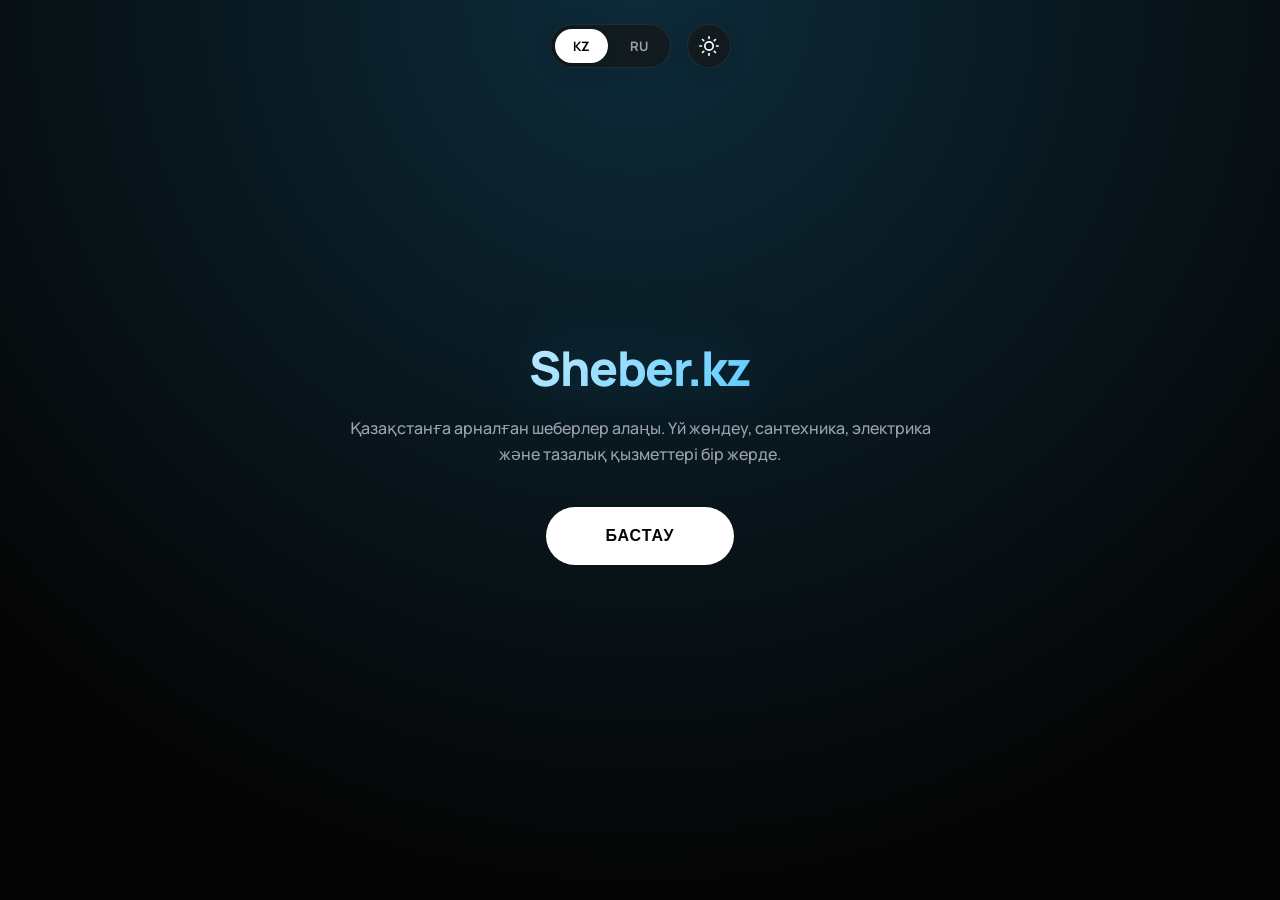
==== commit b2cf1a55: "Add files via upload" ====
--- a/home.html
+++ b/home.html
@@ -1,758 +1,967 @@
 <!DOCTYPE html>
-<html lang="ru" data-theme="dark">
+<html lang="kk" data-theme="dark">
 <head>
   <meta charset="UTF-8" />
   <meta name="viewport" content="width=device-width, initial-scale=1.0, maximum-scale=1.0, user-scalable=no" />
-  <title>Sheber.kz | Главная</title>
+  <title>Sheber.kz | Шебер іздеу</title>
+
   <link rel="preconnect" href="https://fonts.googleapis.com">
   <link rel="preconnect" href="https://fonts.gstatic.com" crossorigin>
-  <link href="https://fonts.googleapis.com/css2?family=Montserrat:wght@300;400;500;600;700;800;900&display=swap" rel="stylesheet">
+  <link href="https://fonts.googleapis.com/css2?family=Manrope:wght@300;400;500;600;700;800&display=swap" rel="stylesheet">
 
   <style>
     *:focus { outline: none !important; }
-    * { -webkit-tap-highlight-color: transparent; box-sizing: border-box; }
-    html, body { height: 100%; margin: 0; font-family: 'Montserrat', sans-serif; background: var(--bg-main); color: var(--text-main); overflow-x: hidden; }
+    * { -webkit-tap-highlight-color: transparent; box-sizing: border-box; margin: 0; padding: 0; }
 
     :root {
-      --accent-green: #00f2a0;
-      --accent-blue: #00c9ff;
-      --transition: 0.3s cubic-bezier(0.25, 0.8, 0.25, 1);
-      --bg-img-desktop: url('/images/background-desktop-1.png');
-      --bg-img-mobile: url('/images/background-mobile-1.png');
+      /* LIGHT MODE DEFAULT COLORS */
+      --primary: #1cb7ff; 
+      --primary-dim: rgba(28, 183, 255, 0.1);
+      --accent: #2EC4B6;
+      --success: #27AE60;
+      --warn: #F2994A;
+      --danger: #EB5757;
+
+      --bg-body: #F4F6F8;
+      --bg-gradient: radial-gradient(circle at 50% 0%, #eef2f3 0%, #F4F6F8 60%);
+      --surface: #FFFFFF;
+      --surface-highlight: #F0F2F5;
+      --border: rgba(0,0,0,0.08);
+
+      --text-main: #111111;
+      --text-sec: #666666;
+
+      --nav-bg: rgba(255, 255, 255, 0.9);
+      --nav-blur: 20px;
+      --shadow-card: 0 4px 12px rgba(0,0,0,0.05);
+
+      --font-main: 'Manrope', sans-serif;
+      --ease-out: cubic-bezier(0.215, 0.61, 0.355, 1);
     }
 
     [data-theme="dark"] {
-      --bg-main: #010a1a;
-      --bg-overlay: linear-gradient(to bottom, rgba(0, 0, 0, 0.6), rgba(0, 0, 0, 0.4), rgba(0, 0, 0, 0.8));
-      --text-main: #ffffff;
-      --text-dim: rgba(255, 255, 255, 0.6);
-      --glass-bg: rgba(255, 255, 255, 0.08);
-      --glass-border: rgba(255, 255, 255, 0.1);
-      --card-bg: linear-gradient(145deg, rgba(255,255,255,0.07) 0%, rgba(255,255,255,0.03) 100%);
-      --menu-bg: #0b1426;
-      --sidebar-border: rgba(255,255,255,0.1);
-      --switcher-bg: rgba(255, 255, 255, 0.08);
-      --switcher-active-bg: rgba(255, 255, 255, 0.2);
-      --switcher-active-text: #ffffff;
-      --accent-gradient: linear-gradient(135deg, #00f2a0 0%, #00c9ff 100%);
-      --accent-text-color: #010a1a;
-    }
-
-    [data-theme="light"] {
-      --bg-img-desktop: url('/images/background-desktop-white-1.png');
-      --bg-img-mobile: url('/images/background-mobile-white-1.png');
-      --bg-main: #f0f4f8;
-      --bg-overlay: linear-gradient(to bottom, rgba(255, 255, 255, 0.85), rgba(255, 255, 255, 0.7), rgba(255, 255, 255, 0.9));
-      --text-main: #1a202c;
-      --text-dim: #4a5568;
-      --glass-bg: rgba(255, 255, 255, 0.65);
-      --glass-border: rgba(255, 255, 255, 0.6);
-      --card-bg: linear-gradient(145deg, rgba(255,255,255,0.9) 0%, rgba(255,255,255,0.6) 100%);
-      --menu-bg: #ffffff;
-      --sidebar-border: rgba(0,0,0,0.1);
-      --switcher-bg: rgba(0, 0, 0, 0.05);
-      --switcher-active-bg: #ffffff;
-      --switcher-active-text: #1a202c;
-      --accent-gradient: linear-gradient(135deg, #00f2a0 0%, #00c9ff 100%);
-      --accent-text-color: #010a1a;
-    }
+      --bg-body: #050505;
+      --bg-gradient: radial-gradient(circle at 50% 0%, #1c1812 0%, #050505 60%);
+      --surface: #141414;
+      --surface-highlight: #1F1F1F;
+      --border: rgba(255,255,255,0.08);
+
+      --text-main: #FFFFFF;
+      --text-sec: #999999;
+
+      --nav-bg: rgba(20, 20, 20, 0.9);
+      --shadow-card: none;
+    }
+
+    html, body {
+      height: 100%;
+      font-family: var(--font-main);
+      background: var(--bg-body);
+      background-image: var(--bg-gradient);
+      background-attachment: fixed;
+      color: var(--text-main);
+      overflow-x: hidden;
+      transition: background 0.3s ease, color 0.3s ease;
+    }
+
+    .h1 { font-size: 24px; font-weight: 800; letter-spacing: -0.5px; }
+    .h2 { font-size: 18px; font-weight: 700; letter-spacing: -0.3px; }
+    .h3 { font-size: 15px; font-weight: 700; }
+    .txt-sm { font-size: 13px; color: var(--text-sec); font-weight: 500; }
+    .txt-xs { font-size: 11px; color: var(--text-sec); font-weight: 600; text-transform: uppercase; letter-spacing: 0.5px; }
 
     .app-container {
+      max-width: 600px;
+      margin: 0 auto;
+      padding: 0 20px 120px 20px;
+      position: relative;
       min-height: 100vh;
+    }
+
+    .tab-content { display: none; animation: fadeIn 0.4s var(--ease-out); }
+    .tab-content.active { display: block; }
+    @keyframes fadeIn {
+      from { opacity: 0; transform: translateY(10px); }
+      to { opacity: 1; transform: translateY(0); }
+    }
+
+    .header {
+      display: flex; justify-content: space-between; align-items: center;
+      padding: 20px 0; margin-bottom: 10px;
+    }
+    .brand { display: flex; align-items: center; gap: 10px; }
+    .menu-btn {
+      background: none; border: none; padding: 8px;
+      cursor: pointer; color: var(--text-main);
+      display: flex; align-items: center; justify-content: center;
+    }
+    .menu-btn svg { width: 24px; height: 24px; stroke-width: 2px; }
+
+    .hero { margin-bottom: 20px; }
+    .greeting { margin-bottom: 20px; }
+    .greeting .sub { opacity: 0.7; font-weight: 500; }
+
+    .prog-track {
+      height: 4px; width: 100%;
+      background: var(--surface-highlight);
+      border-radius: 4px;
+      margin-top: 8px;
+      overflow: hidden;
+    }
+    .prog-fill {
+      height: 100%; width: 0%;
+      background: var(--primary);
+      border-radius: 4px;
+      transition: width 1s var(--ease-out);
+    }
+
+    .section-head {
+      display: flex; justify-content: space-between; align-items: baseline;
+      margin-bottom: 16px; margin-top: 32px;
+    }
+    .link-btn { font-size: 13px; color: var(--primary); font-weight: 600; cursor: pointer; }
+
+    .card {
+      background: var(--surface);
+      border-radius: 24px;
+      padding: 20px;
       position: relative;
-      background-image: var(--bg-img-desktop);
-      background-size: cover;
-      background-position: center;
-      background-attachment: fixed;
-      transition: background-image 0.3s ease;
-    }
-    .app-container::before {
-      content: ""; position: absolute; inset: 0;
-      background: var(--bg-overlay);
-      z-index: 0; pointer-events: none;
-    }
-    @media (max-width: 768px) { .app-container { background-image: var(--bg-img-mobile); background-attachment: scroll; } }
-
-    .main-content {
-      position: relative; z-index: 2;
-      padding: 16px 20px;
-      max-width: 600px; margin: 0 auto;
-      padding-bottom: 140px;
-    }
-
-    /* HEADER */
-    .header { display: flex; justify-content: space-between; align-items: center; padding: 12px 0 24px 0; }
-    .icon-btn {
-      width: 44px; height: 44px; border-radius: 50%;
-      background: var(--glass-bg); border: 1px solid var(--glass-border);
+      transition: transform 0.2s;
+      border: 1px solid var(--border);
+      box-shadow: var(--shadow-card);
+    }
+    .card:active { transform: scale(0.99); }
+
+    .next-card {
+      background: linear-gradient(145deg, var(--surface) 0%, var(--surface-highlight) 100%);
+    }
+    .tag {
+      display: inline-flex; padding: 6px 12px;
+      background: rgba(255, 159, 28, 0.15);
+      color: var(--primary);
+      border-radius: 100px;
+      font-size: 11px; font-weight: 700;
+      margin-bottom: 12px;
+    }
+    .cta-btn {
+      margin-top: 16px;
+      width: 100%;
+      padding: 16px;
+      border-radius: 18px;
+      background: var(--text-main);
+      color: var(--bg-body);
+      font-weight: 700;
+      border: none; cursor: pointer;
+      display: flex; justify-content: center; align-items: center; gap: 8px;
+      font-size: 14px;
+      transition: opacity 0.2s;
+    }
+    .cta-btn:active { opacity: 0.8; }
+    .cta-btn svg { width: 18px; height: 18px; fill: currentColor; }
+
+    .ent-card {
+      background: radial-gradient(circle at 100% 0%, rgba(46, 196, 182, 0.15) 0%, rgba(0,0,0,0) 50%), var(--surface);
+      border: 1px solid rgba(46, 196, 182, 0.3);
+      margin-bottom: 24px;
+      overflow: hidden;
+    }
+    .ent-card::before {
+      content: ''; position: absolute; top: -50px; right: -50px;
+      width: 100px; height: 100px; background: var(--accent);
+      filter: blur(60px); opacity: 0.4;
+    }
+    .ent-btn { background: var(--accent); color: #000; }
+
+    .grid-3 { display: grid; grid-template-columns: repeat(3, 1fr); gap: 12px; }
+    .sub-card {
+      background: var(--surface);
+      border: 1px solid var(--border);
+      border-radius: 20px;
+      padding: 16px 12px;
+      text-align: center;
+      cursor: pointer;
+      aspect-ratio: 1/1;
+      display: flex; flex-direction: column; align-items: center; justify-content: center; gap: 8px;
+      transition: background 0.2s;
+      box-shadow: var(--shadow-card);
+    }
+    .sub-card:active { background: var(--surface-highlight); }
+    .sub-icon {
+      width: 44px; height: 44px;
+      border-radius: 50%;
+      background: var(--surface-highlight);
       display: flex; align-items: center; justify-content: center;
-      cursor: pointer; position: relative; backdrop-filter: blur(10px);
-      transition: transform 0.12s ease;
-    }
-    .icon-btn:active { transform: scale(0.96); }
-    .icon-btn svg { width: 24px; height: 24px; fill: var(--text-main); }
-    .notification-dot { position: absolute; top: 10px; right: 10px; width: 8px; height: 8px; background: #ff4757; border-radius: 50%; border: 1px solid var(--menu-bg); }
-
-    .address-selector { display: flex; flex-direction: column; align-items: center; cursor: pointer; }
-    .addr-label { font-size: 10px; color: var(--text-dim); text-transform: uppercase; font-weight: 700; letter-spacing: 1px; }
-    .addr-val { font-size: 14px; font-weight: 600; color: var(--text-main); display: flex; align-items: center; gap: 4px; }
-    .addr-val svg { width: 12px; height: 12px; fill: var(--accent-green); }
-
-    /* GRID */
-    .section-title { font-size: 18px; font-weight: 800; margin-bottom: 16px; color: var(--text-main); }
-    .service-grid { display: grid; grid-template-columns: repeat(3, 1fr); gap: 12px; margin-bottom: 30px; }
-    .service-card {
-      background: var(--card-bg); border: 1px solid var(--glass-border);
-      border-radius: 20px; padding: 16px 8px;
-      display: flex; flex-direction: column; align-items: center; justify-content: center; gap: 10px;
-      backdrop-filter: blur(10px); cursor: pointer; transition: 0.2s; aspect-ratio: 1 / 1;
-      user-select: none;
-    }
-    .service-card:active { transform: scale(0.96); }
-    .service-icon { width: 40px; height: 40px; object-fit: contain; }
-    [data-theme="dark"] .service-icon { filter: invert(1) brightness(1.5); }
-    .service-name { font-size: 11px; font-weight: 600; text-align: center; line-height: 1.2; }
-
-    /* QUICK REQ */
-    .quick-request-card {
-      background: var(--card-bg); border: 1px solid var(--glass-border);
-      border-radius: 24px; padding: 24px; text-align: center;
-      backdrop-filter: blur(12px); margin-bottom: 30px;
-    }
-    .quick-btn {
-      background: var(--accent-gradient); width: 100%; border: none; padding: 18px;
-      border-radius: 16px; font-size: 16px; font-weight: 800; text-transform: uppercase;
-      color: var(--accent-text-color); box-shadow: 0 10px 20px rgba(0, 242, 160, 0.3);
-      cursor: pointer; margin-bottom: 12px; display: flex; align-items: center; justify-content: center; gap: 8px;
-      transition: transform 0.15s ease;
-    }
-    .quick-btn:active { transform: scale(0.98); }
-    .quick-desc { font-size: 13px; color: var(--text-dim); }
-
-    /* ACTIVE ORDER */
-    .active-order-card{
-      background: var(--card-bg);
-      border: 1px solid var(--glass-border);
-      border-radius: 24px;
-      padding: 18px 18px;
-      display: flex;
-      align-items: center;
-      justify-content: space-between;
-      gap: 12px;
-      backdrop-filter: blur(12px);
+      margin-bottom: 4px;
+      color: var(--text-main);
+    }
+    .sub-icon svg { width: 22px; height: 22px; fill: currentColor; }
+    .sub-icon.active { background: var(--primary); color: #fff; }
+
+    .list-item {
+      display: flex; align-items: center; justify-content: space-between;
+      padding: 16px;
+      background: var(--surface);
+      border-radius: 18px;
+      margin-bottom: 10px;
+      border: 1px solid var(--border);
+      box-shadow: var(--shadow-card);
+    }
+    .deadline { color: var(--success); font-size: 11px; font-weight: 700; display: flex; align-items: center; gap: 4px; }
+    .deadline::before { content: ''; width: 6px; height: 6px; background: currentColor; border-radius: 50%; }
+    .deadline.urgent { color: var(--warn); }
+
+    /* AI FLOAT BTN */
+    .ai-float-btn {
+      position: fixed;
+      bottom: 110px; right: 20px;
+      width: 56px; height: 56px;
+      border-radius: 50%;
+      background: linear-gradient(135deg, var(--primary) 0%, #00d2ff 100%);
+      color: #000;
+      display: flex; align-items: center; justify-content: center;
+      box-shadow: 0 10px 25px rgba(28, 183, 255, 0.4);
+      z-index: 98;
+      cursor: pointer;
+      transition: transform 0.2s;
+      border: 2px solid rgba(255,255,255,0.2);
+    }
+    .ai-float-btn:active { transform: scale(0.9); }
+    .ai-float-btn svg { width: 28px; height: 28px; }
+
+    /* AI MODAL */
+    .ai-modal {
+      position: fixed;
+      bottom: -100%; left: 0; right: 0;
+      height: 85vh;
+      background: var(--surface);
+      border-radius: 30px 30px 0 0;
+      z-index: 2000;
+      transition: bottom 0.4s cubic-bezier(0.19, 1, 0.22, 1);
+      display: flex; flex-direction: column;
+      border-top: 1px solid var(--border);
+      box-shadow: 0 -10px 40px rgba(0,0,0,0.5);
+    }
+    .ai-modal.active { bottom: 0; }
+    
+    .ai-header {
+      padding: 20px;
+      display: flex; justify-content: space-between; align-items: center;
+      border-bottom: 1px solid var(--border);
+    }
+    .ai-close {
+      background: var(--surface-highlight);
+      border: none;
+      width: 32px; height: 32px;
+      border-radius: 50%;
+      color: var(--text-sec);
+      display: flex; align-items: center; justify-content: center;
+      cursor: pointer;
+    }
+
+    /* CHAT INSIDE MODAL */
+    .chat-container {
+      flex: 1;
+      overflow-y: auto;
+      padding: 20px;
+      display: flex; flex-direction: column; gap: 16px;
+    }
+    .chat-bubble {
+      max-width: 80%;
+      padding: 14px 18px;
+      border-radius: 20px;
+      font-size: 14px;
+      line-height: 1.5;
+      word-wrap: break-word;
+    }
+    .chat-ai {
+      background: var(--surface-highlight);
+      border-bottom-left-radius: 4px;
+      align-self: flex-start;
+      color: var(--text-main);
+    }
+    .chat-user {
+      background: var(--primary);
+      color: #000;
+      border-bottom-right-radius: 4px;
+      align-self: flex-end;
+      font-weight: 700;
+    }
+    
+    .modal-input-area {
+      padding: 16px;
+      background: var(--surface);
+      border-top: 1px solid var(--border);
+      display: flex; gap: 10px; align-items: center;
+      padding-bottom: 30px; /* Safe area */
+    }
+    .chat-input {
+      flex: 1;
+      background: var(--surface-highlight);
+      border: 1px solid var(--border);
+      border-radius: 100px;
+      padding: 12px 16px;
+      color: var(--text-main);
+      font-size: 14px;
+    }
+    .send-btn {
+      width: 44px; height: 44px;
+      border-radius: 50%;
+      background: var(--primary);
+      border: none;
+      display: flex; align-items: center; justify-content: center;
+      color: #000; cursor: pointer;
+    }
+
+    /* NAV */
+    .nav-island {
+      position: fixed; bottom: 24px; left: 50%;
+      transform: translateX(-50%);
+      width: auto;
+      background: var(--nav-bg);
+      backdrop-filter: blur(var(--nav-blur));
+      -webkit-backdrop-filter: blur(var(--nav-blur));
+      padding: 8px 12px;
+      border-radius: 100px;
+      display: flex; align-items: center; gap: 8px;
+      box-shadow: 0 20px 40px rgba(0,0,0,0.1);
+      border: 1px solid var(--border);
+      z-index: 100;
+    }
+    .nav-btn {
+      width: 48px; height: 48px;
+      border-radius: 50%;
+      display: flex; align-items: center; justify-content: center;
+      color: var(--text-sec);
       cursor: pointer;
       transition: 0.2s;
     }
-    .active-order-card:active { transform: scale(0.99); }
-    .order-info { display: flex; flex-direction: column; gap: 6px; }
-    .order-label{
-      font-size: 11px;
-      font-weight: 800;
-      letter-spacing: 1px;
-      text-transform: uppercase;
-      color: var(--accent-green);
-    }
-    .order-status{
-      font-size: 14px;
-      font-weight: 700;
-      color: var(--text-main);
-    }
-    .order-btn{
-      width: 44px; height: 44px;
-      border-radius: 14px;
+    .nav-btn.active { color: var(--text-main); background: var(--surface-highlight); }
+    .nav-btn.active svg { stroke: var(--primary); }
+    .nav-btn svg { width: 24px; height: 24px; fill: none; stroke: currentColor; stroke-width: 2px; stroke-linecap: round; stroke-linejoin: round; }
+
+    .nav-fab {
+      width: 56px; height: 56px;
+      border-radius: 50%;
+      background: var(--primary); /* FAB now Primary */
+      color: #000;
       display: flex; align-items: center; justify-content: center;
-      background: var(--glass-bg);
-      border: 1px solid var(--glass-border);
-      color: var(--text-main);
-    }
+      margin: 0 8px;
+      box-shadow: 0 10px 20px rgba(28, 183, 255, 0.3);
+      cursor: pointer;
+      transition: transform 0.2s;
+    }
+    .nav-fab:active { transform: scale(0.92); }
+    .nav-fab svg { width: 26px; height: 26px; stroke: currentColor; stroke-width: 2px; }
 
     /* SIDEBAR */
-    /* === STYLISH SIDEBAR === */
-    .sidebar-overlay { position: fixed; inset: 0; background: rgba(0,0,0,0.4); z-index: 100; opacity: 0; visibility: hidden; transition: 0.3s; backdrop-filter: blur(4px); }
-    .sidebar-overlay.active { opacity: 1; visibility: visible; }
-    
+    .sidebar-overlay { position: fixed; inset: 0; background: rgba(0,0,0,0.6); z-index: 199; opacity: 0; pointer-events: none; transition: 0.3s; backdrop-filter: blur(4px); }
+    .sidebar-overlay.active { opacity: 1; pointer-events: auto; }
     .sidebar {
-      position: fixed; top: 0; left: 0; bottom: 0; width: 280px; 
-      background: var(--menu-bg);
-      backdrop-filter: blur(25px);
-      -webkit-backdrop-filter: blur(25px);
-      z-index: 101; transform: translateX(-100%); transition: 0.4s cubic-bezier(0.25, 0.8, 0.25, 1);
-      padding: 24px;
+      position: fixed; top: 0; left: 0; bottom: 0; width: 280px;
+      background: var(--surface);
+      z-index: 200;
+      transform: translateX(-100%);
+      transition: transform 0.4s var(--ease-out);
+      padding: 30px 24px;
+      border-right: 1px solid var(--border);
       display: flex; flex-direction: column;
-      border-right: 1px solid var(--sidebar-border);
-      box-shadow: 10px 0 30px rgba(0,0,0,0.2);
     }
     .sidebar.active { transform: translateX(0); }
 
-
-    .avatar { width: 50px; height: 50px; border-radius: 50%; background: var(--glass-bg); border: 2px solid var(--accent-green); display: flex; align-items: center; justify-content: center; font-size: 20px; font-weight: 700; }
-
-    .menu-list { list-style: none; padding: 0; margin: 14px 0 0 0; flex: 0; } /* убрали огромный gap сверху и flex:1 */
     .menu-item {
-      padding: 14px 0;
-      border-bottom: 1px solid var(--glass-border);
-      color: var(--text-main);
-      display: flex; align-items: center; gap: 12px;
-      cursor: pointer; user-select: none;
-    }
-    .menu-item:active { opacity: 0.8; }
-    .menu-item svg { width: 20px; height: 20px; fill: var(--text-dim); }
-
-    /* SWITCHERS: подняли вверх и убрали расстояния */
-    .menu-footer {
-      margin-top: 16px;      /* было auto — теперь не прижимает к низу */
-      padding-top: 0;        /* убрали лишнее */
-      display: flex;
-      flex-direction: column;
-      gap: 12px;             /* было 20 */
-    }
-
-    .lang-rect {
-      display: flex; position: relative;
-      padding: 4px;
-      background: var(--switcher-bg);
-      border: 1px solid var(--glass-border);
-      border-radius: 100px;
-      overflow: hidden;
-    }
-    .lang-pill {
-      flex: 1; text-align: center; position: relative; z-index: 2;
-      padding: 10px 0; font-size: 13px; font-weight: 700;
-      cursor: pointer; color: var(--text-dim); transition: 0.3s;
-      user-select:none;
-    }
-    .lang-pill.active { color: var(--switcher-active-text); }
-    .glider { position: absolute; top: 4px; left: 4px; bottom: 4px; background: var(--switcher-active-bg); border-radius: 100px; z-index: 1; transition: 0.4s cubic-bezier(0.25, 0.8, 0.25, 1); }
-
-    .theme-switch-row { display: flex; align-items: center; justify-content: space-between; padding-top: 2px; }
-    .toggle-switch { position: relative; width: 52px; height: 30px; }
-    .toggle-switch input { opacity: 0; width: 0; height: 0; }
-    .slider { position: absolute; cursor: pointer; inset: 0; background-color: var(--switcher-bg); border: 1px solid var(--glass-border); transition: .4s; border-radius: 34px; }
-    .slider:before { position: absolute; content: ""; height: 24px; width: 24px; left: 2px; bottom: 2px; background-color: #fff; transition: .4s; border-radius: 50%; }
-    input:checked + .slider { background-color: var(--accent-green); border-color: var(--accent-green); }
-    input:checked + .slider:before { transform: translateX(22px); }
-
-    /* BOTTOM NAV */
-    .bottom-bar {
-      position: fixed;
-      left: 50%;
-      bottom: 14px;
-      transform: translateX(-50%);
-      width: min(620px, calc(100% - 24px));
-      z-index: 120;
-      background: var(--glass-bg);
-      border: 1px solid var(--glass-border);
+      display: flex; align-items: center; gap: 14px;
+      padding: 12px 16px; border-radius: 16px; cursor: pointer;
+      transition: background 0.2s ease, transform 0.1s;
+      color: var(--text-sec); font-weight: 600; font-size: 14px;
+    }
+    .menu-item:active { transform: scale(0.98); background: var(--surface-highlight); }
+    .menu-item:hover { color: var(--text-main); background: rgba(0,0,0,0.03); }
+    .icon-box {
+      width: 36px; height: 36px; border-radius: 10px;
+      display: flex; align-items: center; justify-content: center;
+      background: var(--surface-highlight); color: inherit; transition: 0.2s;
+    }
+    .menu-item:hover .icon-box { background: var(--primary); color: #000; }
+    .menu-item svg { width: 20px; height: 20px; fill: none; stroke: currentColor; stroke-width: 2px; stroke-linecap: round; stroke-linejoin: round; }
+
+    /* Typing */
+    .typing-dots span {
+      animation: blink 1.4s infinite both;
+      font-size: 24px;
+      line-height: 10px;
+      margin: 0 1px;
+    }
+    .typing-dots span:nth-child(2) { animation-delay: 0.2s; }
+    .typing-dots span:nth-child(3) { animation-delay: 0.4s; }
+    @keyframes blink {
+      0% { opacity: 0.2; }
+      20% { opacity: 1; }
+      100% { opacity: 0.2; }
+    }
+
+    .chat-ai b { color: var(--primary); font-weight: 700; }
+
+    /* TOAST + SERVICES + PROFILE UI */
+    .toast {
+      position: fixed; left: 50%; bottom: 92px;
+      transform: translateX(-50%) translateY(12px);
+      background: rgba(20,20,20,0.92);
+      border: 1px solid var(--border);
       backdrop-filter: blur(14px);
       -webkit-backdrop-filter: blur(14px);
+      color: white;
+      padding: 10px 14px;
+      border-radius: 14px;
+      font-size: 13px; font-weight: 600;
+      opacity: 0; pointer-events: none;
+      transition: 0.25s var(--ease-out);
+      z-index: 3000;
+      max-width: calc(100% - 40px);
+      text-align: center;
+    }
+    .toast.show { opacity: 1; transform: translateX(-50%) translateY(0); }
+
+    .course-wrap { display: flex; flex-direction: column; gap: 10px; margin-top: 14px; }
+    .course-search {
+      width: 100%; padding: 14px 16px;
+      border-radius: 16px;
+      background: var(--surface);
+      border: 1px solid var(--border);
+      color: var(--text-main);
+      font-family: var(--font-main);
+      font-size: 14px;
+      position: sticky; top: 10px; z-index: 2;
+    }
+    .course-accordion {
+      background: var(--surface);
+      border: 1px solid var(--border);
+      border-radius: 18px;
+      overflow: hidden;
+      box-shadow: var(--shadow-card);
+    }
+    .acc-head {
+      padding: 14px 16px; display: flex; justify-content: space-between; align-items: center; cursor: pointer;
+    }
+    .acc-head .left { display: flex; flex-direction: column; gap: 2px; }
+    .acc-head .right { display: flex; align-items: center; gap: 10px; }
+    .acc-body { padding: 0 16px 14px 16px; display: none; }
+    .course-accordion.open .acc-body { display: block; }
+    .chev {
+      width: 18px; height: 18px; opacity: 0.75; transition: transform 0.2s var(--ease-out);
+    }
+    .course-accordion.open .chev { transform: rotate(180deg); }
+
+    .course-item {
+      padding: 12px 0; border-top: 1px solid var(--border);
+      display: flex; flex-direction: column; gap: 8px;
+    }
+    .course-row { display: flex; justify-content: space-between; align-items: center; gap: 10px; }
+    .course-title { font-size: 14px; font-weight: 700; }
+    .course-meta { font-size: 12px; color: var(--text-sec); font-weight: 600; }
+    .course-actions { display: flex; gap: 8px; }
+    .course-btn {
+      padding: 10px 12px; border-radius: 14px;
+      border: 1px solid var(--border);
+      background: var(--surface-highlight);
+      color: var(--text-main);
+      font-weight: 700; font-size: 12px; cursor: pointer;
+    }
+    .course-btn.primary { background: var(--primary); color: #000; border-color: transparent; }
+    .mini-track {
+      height: 6px; width: 100%;
+      background: var(--surface-highlight);
+      border-radius: 999px; overflow: hidden;
+    }
+    .mini-fill {
+      height: 100%; width: 0%;
+      background: var(--success);
+      border-radius: 999px; transition: width 0.5s var(--ease-out);
+    }
+
+    .profile-card {
+      background: var(--surface);
+      border: 1px solid var(--border);
       border-radius: 24px;
-      padding: 10px 12px;
-      display: grid;
-      grid-template-columns: 1fr 1fr 1fr;
-      align-items: center;
-      box-shadow: 0 18px 55px rgba(0,0,0,0.28);
-    }
-
-    .nav-item {
-      display: flex;
-      flex-direction: column;
-      align-items: center;
-      justify-content: center;
-      gap: 6px;
-      padding: 8px 10px;
+      padding: 18px; margin-top: 14px;
+      box-shadow: var(--shadow-card);
+    }
+    .profile-top { display: flex; align-items: center; gap: 14px; }
+    .avatar {
+      width: 54px; height: 54px; border-radius: 50%;
+      background: var(--surface-highlight);
+      border: 2px solid var(--border);
+      display: flex; align-items: center; justify-content: center;
+      font-weight: 900; font-size: 20px;
+      color: var(--primary);
+    }
+    .profile-stats {
+      display: grid; grid-template-columns: repeat(3, 1fr); gap: 10px; margin-top: 14px;
+    }
+    .pstat {
+      background: var(--surface-highlight);
+      border: 1px solid var(--border);
       border-radius: 18px;
+      padding: 12px;
+    }
+    .pstat .v { font-size: 18px; font-weight: 900; }
+    .pstat .l { font-size: 11px; color: var(--text-sec); font-weight: 700; text-transform: uppercase; }
+    
+    /* MESSAGES TAB */
+    .msg-item {
+      display: flex; gap: 14px;
+      padding: 16px;
+      background: var(--surface);
+      border-radius: 20px;
+      margin-bottom: 12px;
+      border: 1px solid var(--border);
+      transition: background 0.2s;
+      box-shadow: var(--shadow-card);
       cursor: pointer;
-      user-select: none;
-      transition: 0.15s ease;
-      color: var(--text-dim);
-    }
-    .nav-item:active { transform: scale(0.98); }
-    .nav-item svg { width: 22px; height: 22px; fill: currentColor; }
-    .nav-label { font-size: 11px; font-weight: 700; }
-
-    .nav-item.active {
+    }
+    .msg-item:active { background: var(--surface-highlight); }
+    .msg-av {
+      width: 48px; height: 48px; border-radius: 50%;
+      background: #333;
+      flex-shrink: 0;
+      background-size: cover; background-position: center;
+    }
+    .msg-content { flex: 1; min-width: 0; }
+    .msg-top { display: flex; justify-content: space-between; margin-bottom: 4px; }
+    .msg-name { font-weight: 700; font-size: 14px; }
+    .msg-time { font-size: 11px; color: var(--text-sec); }
+    .msg-text { font-size: 13px; color: var(--text-sec); white-space: nowrap; overflow: hidden; text-overflow: ellipsis; }
+    .msg-badge { 
+      background: var(--primary); color: #000; 
+      font-size: 10px; font-weight: 800; 
+      padding: 2px 6px; border-radius: 10px; 
+      margin-left: auto;
+    }
+
+    /* SETTINGS UI */
+    .setting-group {
+      background: var(--surface);
+      border-radius: 20px;
+      padding: 6px;
+      border: 1px solid var(--border);
+      box-shadow: var(--shadow-card);
+      margin-bottom: 16px;
+    }
+    .setting-row {
+      display: flex; justify-content: space-between; align-items: center;
+      padding: 14px 12px;
+    }
+    .setting-row:not(:last-child) { border-bottom: 1px solid var(--border); }
+    .setting-label { font-size: 14px; font-weight: 600; color: var(--text-main); display: flex; align-items: center; gap: 10px; }
+    .setting-icon { color: var(--text-sec); }
+
+    /* TOGGLE SWITCH */
+    .switch {
+      position: relative; display: inline-block; width: 44px; height: 24px;
+    }
+    .switch input { opacity: 0; width: 0; height: 0; }
+    .slider {
+      position: absolute; cursor: pointer;
+      top: 0; left: 0; right: 0; bottom: 0;
+      background-color: var(--surface-highlight);
+      border: 1px solid var(--border);
+      transition: .4s;
+      border-radius: 34px;
+    }
+    .slider:before {
+      position: absolute; content: "";
+      height: 18px; width: 18px;
+      left: 2px; bottom: 2px;
+      background-color: white;
+      transition: .4s;
+      border-radius: 50%;
+      box-shadow: 0 2px 4px rgba(0,0,0,0.2);
+    }
+    input:checked + .slider { background-color: var(--primary); border-color: transparent; }
+    input:checked + .slider:before { transform: translateX(20px); }
+
+    /* LANGUAGE SEGMENTED CONTROL */
+    .lang-switch {
+      background: var(--surface-highlight);
+      padding: 4px; border-radius: 12px;
+      display: flex; border: 1px solid var(--border);
+    }
+    .lang-opt {
+      padding: 6px 14px;
+      font-size: 12px; font-weight: 700;
+      border-radius: 8px;
+      cursor: pointer;
+      color: var(--text-sec);
+      transition: 0.2s;
+    }
+    .lang-opt.active {
+      background: var(--surface);
       color: var(--text-main);
-      background: rgba(255,255,255,0.06);
-      border: 1px solid rgba(255,255,255,0.08);
-    }
-    [data-theme="light"] .nav-item.active {
-      background: rgba(0,0,0,0.04);
-      border: 1px solid rgba(0,0,0,0.06);
-    }
-
-    .nav-create { margin-top: -24px; padding: 0; }
-    .create-btn {
-      width: 62px; height: 62px;
-      border-radius: 22px;
-      border: none;
-      cursor: pointer;
-      background: var(--accent-gradient);
-      color: var(--accent-text-color);
-      display: flex; align-items: center; justify-content: center;
-      box-shadow: 0 18px 35px rgba(0, 242, 160, 0.28);
-      transition: transform 0.15s ease;
-    }
-    .create-btn:active { transform: scale(0.96); }
-    .create-btn svg { width: 28px; height: 28px; fill: currentColor; }
-    .create-label { margin-top: 8px; font-size: 11px; font-weight: 800; color: var(--text-main); }
-
-    /* TOAST (оставляем только где нужно) */
-    .toast-wrap{
-      position: fixed;
-      left: 50%;
-      bottom: 96px;
-      transform: translateX(-50%);
-      z-index: 200;
-      display: flex;
-      flex-direction: column;
-      gap: 10px;
-      pointer-events: none;
-      padding: 0 12px;
-      width: min(520px, 92%);
-    }
-    .toast {
-      pointer-events: auto;
-      background: rgba(0,0,0,0.55);
-      border: 1px solid rgba(255,255,255,0.14);
-      backdrop-filter: blur(14px);
-      -webkit-backdrop-filter: blur(14px);
-      color: var(--text-main);
-      border-radius: 16px;
-      padding: 12px 14px;
-      display: flex;
-      align-items: center;
-      justify-content: space-between;
-      gap: 12px;
-      box-shadow: 0 12px 35px rgba(0,0,0,0.35);
-      opacity: 0;
-      transform: translateY(12px);
-      transition: 0.25s ease;
-      font-size: 14px;
-      line-height: 1.35;
-    }
-    [data-theme="light"] .toast{
-      background: rgba(255,255,255,0.78);
-      border: 1px solid rgba(0,0,0,0.08);
-      color: #1a202c;
-    }
-    .toast.show { opacity: 1; transform: translateY(0); }
-    .toast .left { display: flex; align-items: center; gap: 10px; min-width: 0; }
-    .toast .dot {
-      width: 10px; height: 10px; border-radius: 50%;
-      background: var(--accent-blue);
-      flex: 0 0 auto;
-      box-shadow: 0 0 0 4px rgba(0,201,255,0.12);
-    }
-    .toast.success .dot { background: var(--accent-green); box-shadow: 0 0 0 4px rgba(0,242,160,0.12); }
-    .toast.warn .dot { background: #ffcc00; box-shadow: 0 0 0 4px rgba(255,204,0,0.14); }
-    .toast .msg { overflow: hidden; text-overflow: ellipsis; white-space: nowrap; font-weight: 700; }
-    .toast .close { background: transparent; border: none; color: inherit; cursor: pointer; font-size: 18px; line-height: 1; opacity: 0.85; padding: 0 4px; }
-    .toast .close:hover { opacity: 1; }
-
-    /* Skeleton shimmer (оставляем) */
-    .skeleton {
-      position: relative;
-      overflow: hidden;
-      background: rgba(255,255,255,0.06);
-      border: 1px solid var(--glass-border);
-    }
-    [data-theme="light"] .skeleton { background: rgba(0,0,0,0.04); }
-    .skeleton::after{
-      content:"";
-      position:absolute; inset:0;
-      transform: translateX(-120%);
-      background: linear-gradient(90deg, transparent, rgba(255,255,255,0.18), transparent);
-      animation: shimmer 1.2s infinite;
-    }
-    @keyframes shimmer { 100% { transform: translateX(120%); } }
-
-    .active-order-card.loading { pointer-events: none; }
-    .active-order-card.loading .order-label,
-    .active-order-card.loading .order-status,
-    .active-order-card.loading .order-btn { opacity: 0; }
-    .active-order-card.loading { min-height: 78px; }
-    /* Greeting вместо адреса */
-.greeting{
-  display:flex;
-  flex-direction:column;
-  align-items:center;
-  justify-content:center;
-  cursor: default;
-  user-select:none;
-  line-height:1.1;
-}
-.hello{
-  font-size:10px;
-  color: var(--text-dim);
-  text-transform: uppercase;
-  font-weight: 700;
-  letter-spacing: 1px;
-}
-.user-name{
-  font-size:14px;
-  font-weight: 800;
-  color: var(--text-main);
-  max-width: 220px;
-  white-space: nowrap;
-  overflow: hidden;
-  text-overflow: ellipsis;
-}
-/* ==== COMPACT BOTTOM NAV ==== */
-.main-content{
-  padding-bottom: 98px; /* было 140px */
-}
-
-.bottom-bar{
-  bottom: 10px;
-  border-radius: 18px;
-  padding: 8px 10px;       /* было 10px 12px */
-  box-shadow: 0 10px 30px rgba(0,0,0,0.22); /* легче */
-}
-
-.nav-item{
-  gap: 4px;                /* было 6px */
-  padding: 6px 8px;        /* было 8px 10px */
-  border-radius: 14px;     /* было 18px */
-}
-
-.nav-item svg{
-  width: 20px; height: 20px; /* было 22px */
-}
-
-.nav-label{
-  font-size: 10px;         /* было 11px */
-  font-weight: 700;
-}
-
-.nav-create{
-  margin-top: -16px;       /* было -24px */
-  padding: 0;
-}
-
-.create-btn{
-  width: 50px; height: 50px; /* было 62px */
-  border-radius: 16px;       /* было 22px */
-  box-shadow: none;          /* было с большой тенью */
-}
-
-.create-btn svg{
-  width: 24px; height: 24px; /* было 28px */
-}
-
-.create-label{
-  margin-top: 6px;           /* было 8px */
-  font-size: 10px;           /* было 11px */
-  font-weight: 800;
-}
-
+      box-shadow: 0 2px 6px rgba(0,0,0,0.05);
+    }
   </style>
 </head>
 
-<body>
+<body class="role-client">
   <div class="app-container">
 
-    <div class="sidebar-overlay" id="sidebarOverlay" onclick="toggleMenu()"></div>
-    <div class="sidebar" id="sidebar">
-      <div class="user-profile" style="display:flex; align-items:center; gap:12px;">
-        <div class="avatar">A</div>
-        <div class="user-info">
-          <div class="name" style="font-weight:700">Азамат</div>
-          <div class="phone" style="font-size:12px; color:var(--text-dim)">+7 (707) 123-45-67</div>
-        </div>
-      </div>
-
-      <ul class="menu-list">
-        <li class="menu-item" onclick="openProfile()">
-          <svg viewBox="0 0 24 24"><path d="M12 12c2.21 0 4-1.79 4-4s-1.79-4-4-4-4 1.79-4 4 1.79 4 4 4zm0 2c-2.67 0-8 1.34-8 4v2h16v-2c0-2.66-5.33-4-8-4z"/></svg>
-          <span data-i18n="menu_profile">Профиль</span>
-        </li>
-        <li class="menu-item" onclick="showToast(t('menu_orders') + ' — скоро', 'info')">
-          <svg viewBox="0 0 24 24"><path d="M14 2H6c-1.1 0-1.99.9-1.99 2L4 20c0 1.1.89 2 1.99 2H18c1.1 0 2-.9 2-2V8l-6-6zm2 16H8v-2h8v2zm0-4H8v-2h8v2zm-3-5V3.5L18.5 9H13z"/></svg>
-          <span data-i18n="menu_orders">История заказов</span>
-        </li>
-        <li class="menu-item" onclick="showToast(t('menu_settings') + ' — скоро', 'info')">
-          <svg viewBox="0 0 24 24"><path d="M19.14 12.94c.04-.3.06-.61.06-.94 0-.32-.02-.64-.07-.94l2.03-1.58c.18-.14.23-.41.12-.61l-1.92-3.32c-.12-.22-.37-.29-.59-.22l-2.39.96c-.5-.38-1.03-.7-1.62-.94l-.36-2.54c-.04-.24-.24-.41-.48-.41h-3.84c-.24 0-.43.17-.47.41l-.36 2.54c-.59.24-1.13.57-1.62.94l-2.39-.96c-.22-.08-.47 0-.59.22L2.74 8.87c-.12.21-.08.47.12.61l2.03 1.58c-.05.3-.09.63-.09.94s.02.64.07.94l-2.03 1.58c-.18.14-.23.41-.12.61l1.92 3.32c.12.22.37.29.59.22l2.39-.96c.5.38 1.03.7 1.62.94l.36 2.54c.05.24.24.41.48.41h3.84c.24 0 .44-.17.47-.41l.36-2.54c.59-.24 1.13-.58 1.62-.94l2.39.96c.22.08.47 0 .59-.22l1.92-3.32c.12-.22.07-.47-.12-.61l-2.01-1.58zM12 15.6c-1.98 0-3.6-1.62-3.6-3.6s1.62-3.6 3.6-3.6 3.6 1.62 3.6 3.6-1.62 3.6-3.6 3.6z"/></svg>
-          <span data-i18n="menu_settings">Настройки</span>
-        </li>
-        <li class="menu-item" onclick="showToast(t('menu_help') + ' — скоро', 'info')">
-          <svg viewBox="0 0 24 24"><path d="M12 2C6.48 2 2 6.48 2 12s4.48 10 10 10 10-4.48 10-10S17.52 2 12 2zm1 17h-2v-2h2v2zm2.07-7.75l-.9.92C13.45 12.9 13 13.5 13 15h-2v-.5c0-1.1.45-2.1 1.17-2.83l1.24-1.26c.37-.36.59-.86.59-1.41 0-1.1-.9-2-2-2s-2 .9-2 2H8c0-2.21 1.79-4 4-4s4 1.79 4 4c0 .88-.36 1.68-.93 2.25z"/></svg>
-          <span data-i18n="menu_help">Помощь</span>
-        </li>
-      </ul>
-
-      <div class="menu-footer">
-        <div class="lang-rect" id="sidebarLangRect">
-          <div class="glider"></div>
-          <div class="lang-pill active" data-lang="kz" onclick="setLanguage('kz')">Қаз</div>
-          <div class="lang-pill" data-lang="ru" onclick="setLanguage('ru')">Рус</div>
-        </div>
-        <div class="theme-switch-row">
-          <span class="theme-label" data-i18n="night_mode">Түнгі режим</span>
-          <label class="toggle-switch"><input type="checkbox" id="themeCheckbox"><span class="slider"></span></label>
-        </div>
-      </div>
-    </div>
-
-    <div class="main-content">
-      <header class="header">
-        <button class="icon-btn" onclick="toggleMenu()">
-          <svg viewBox="0 0 24 24"><path d="M3 18h18v-2H3v2zm0-5h18v-2H3v2zm0-7v2h18V6H3z"/></svg>
+    <header class="header">
+      <div class="brand">
+        <button class="menu-btn" onclick="toggleMenu()" style="padding:0; margin-right:4px;">
+          <svg viewBox="0 0 24 24" stroke="currentColor" fill="none" stroke-linecap="round" stroke-linejoin="round">
+            <line x1="3" y1="12" x2="21" y2="12"></line>
+            <line x1="3" y1="6" x2="21" y2="6"></line>
+            <line x1="3" y1="18" x2="21" y2="18"></line>
+          </svg>
         </button>
 
+        <div style="display:flex; flex-direction:column;">
+          <span style="font-weight:800; font-size:16px; color: var(--primary);">Sheber<span style="color:var(--text-main)">.kz</span></span>
+        </div>
+      </div>
+
+      <button class="menu-btn" onclick="showToast('Хабарламалар: Тапсырыс қабылданды')">
+        <svg viewBox="0 0 24 24" fill="none" stroke="currentColor" stroke-linecap="round" stroke-linejoin="round">
+          <path d="M18 8A6 6 0 0 0 6 8c0 7-3 9-3 9h18s-3-2-3-9"></path>
+          <path d="M13.73 21a2 2 0 0 1-3.46 0"></path>
+        </svg>
+      </button>
+    </header>
+
+    <div id="tab-home" class="tab-content active">
+      <div class="hero">
         <div class="greeting">
-  <div class="hello" data-i18n="hello">Сәлем</div>
-  <div class="user-name" id="userName">Азамат</div>
-</div>
-
-
-        <button class="icon-btn" onclick="showToast('Уведомления — скоро', 'info')">
-          <svg viewBox="0 0 24 24"><path d="M12 22c1.1 0 2-.9 2-2h-4c0 1.1.9 2 2 2zm6-6v-5c0-3.07-1.63-5.64-4.5-6.32V4c0-.83-.67-1.5-1.5-1.5s-1.5.67-1.5 1.5v.68C7.64 5.36 6 7.92 6 11v5l-2 2v1h16v-1l-2-2zm-2 1H8v-6c0-2.48 1.51-4.5 4-4.5s4 2.02 4 4.5v6z"/></svg>
-          <div class="notification-dot"></div>
-        </button>
-      </header>
-
-      <div class="section-title" data-i18n="services_title">Қызметтер</div>
-      <div class="service-grid">
-        <div class="service-card" onclick="showToast(t('spec_electrician'), 'info')">
-          <img src="https://cdn-icons-png.flaticon.com/128/8138/8138943.png" class="service-icon">
-          <div class="service-name" data-i18n="spec_electrician">Электрик</div>
-        </div>
-        <div class="service-card" onclick="showToast(t('spec_plumber'), 'info')">
-          <img src="https://cdn-icons-png.flaticon.com/128/7583/7583177.png" class="service-icon">
-          <div class="service-name" data-i18n="spec_plumber">Сантехник</div>
-        </div>
-        <div class="service-card" onclick="showToast(t('spec_builder'), 'info')">
-          <img src="https://cdn-icons-png.flaticon.com/128/4479/4479614.png" class="service-icon">
-          <div class="service-name" data-i18n="spec_builder">Ремонт</div>
-        </div>
-        <div class="service-card" onclick="showToast(t('spec_garden'), 'info')">
-          <img src="https://cdn-icons-png.flaticon.com/128/6656/6656767.png" class="service-icon">
-          <div class="service-name" data-i18n="spec_garden">Аула</div>
-        </div>
-        <div class="service-card" onclick="showToast(t('spec_cleaner'), 'info')">
-          <img src="https://cdn-icons-png.flaticon.com/128/3050/3050809.png" class="service-icon">
-          <div class="service-name" data-i18n="spec_cleaner">Тазалық</div>
-        </div>
-        <div class="service-card" onclick="showToast(t('spec_all'), 'info')">
-          <img src="https://cdn-icons-png.flaticon.com/128/3018/3018447.png" class="service-icon">
-          <div class="service-name" data-i18n="spec_all">Барлығы</div>
-        </div>
-      </div>
-
-      <div class="quick-request-card">
-        <button class="quick-btn" onclick="openCreate()">
-          <svg viewBox="0 0 24 24" style="width:20px; height:20px; fill:currentColor"><path d="M19 11H13V5h-2v6H5v2h6v6h2v-6h6z"/></svg>
-          <span data-i18n="quick_btn">Бағасын өзің қой!</span>
-        </button>
-        <div class="quick-desc" data-i18n="quick_desc">Мамандар 5 минутта жауап береді</div>
-      </div>
-
-      <div class="section-title" data-i18n="active_order">Активный заказ</div>
-      <div class="active-order-card loading skeleton" id="activeOrderCard">
-        <div class="order-info">
-          <div class="order-label" data-i18n="order_label">В работе</div>
-          <div class="order-status" data-i18n="order_status">Мастер в пути</div>
-        </div>
-        <div class="order-btn">
-          <svg viewBox="0 0 24 24" style="width:24px; fill:currentColor"><path d="M12 4l-1.41 1.41L16.17 11H4v2h12.17l-5.58 5.59L12 20l8-8z"/></svg>
-        </div>
-      </div>
-    </div>
-
-    <!-- TOAST -->
-    <div class="toast-wrap" id="toastWrap" aria-live="polite" aria-atomic="true"></div>
-
-    <!-- BOTTOM BAR -->
-    <nav class="bottom-bar" id="bottomBar">
-      <div class="nav-item active" id="navHome" onclick="setTab('home')">
-        <svg viewBox="0 0 24 24"><path d="M12 3l9 8h-3v10h-5v-6H11v6H6V11H3l9-8z"/></svg>
-        <div class="nav-label" data-i18n="tab_home">Главная</div>
-      </div>
-
-      <div class="nav-item nav-create" onclick="openCreate()">
-        <button class="create-btn" aria-label="create">
-          <svg viewBox="0 0 24 24"><path d="M19 11H13V5h-2v6H5v2h6v6h2v-6h6z"/></svg>
-        </button>
-        <div class="create-label" data-i18n="tab_create">Создать</div>
-      </div>
-
-      <div class="nav-item" id="navProfile" onclick="setTab('profile')">
-        <svg viewBox="0 0 24 24"><path d="M12 12c2.21 0 4-1.79 4-4s-1.79-4-4-4-4 1.79-4 4 1.79 4 4 4zm0 2c-2.67 0-8 1.34-8 4v2h16v-2c0-2.66-5.33-4-8-4z"/></svg>
-        <div class="nav-label" data-i18n="tab_profile">Профиль</div>
-      </div>
-    </nav>
+          <div class="h1" id="greetingH1">Сәлем, Азамат 👋</div>
+          <div class="txt-sm sub" data-key="heroSub">Бүгін үйде не жөндеу керек?</div>
+        </div>
+        </div>
+
+      <div>
+        <div class="card ent-card">
+          <div style="position:relative; z-index:1;">
+            <div class="tag" style="background:rgba(46, 196, 182, 0.2); color: #2EC4B6;" data-key="newService">Жаңа қызмет</div>
+            <div class="h2" style="margin-bottom:6px;" data-key="urgentCall">Шұғыл шебер шақыру</div>
+            <div class="txt-sm" style="opacity:0.8; margin-bottom: 12px;" data-key="urgentDesc">Сантехник немесе электрик 30 минут ішінде келеді.</div>
+
+            <button class="cta-btn ent-btn" onclick="setTab('courses'); showToast('Категорияны таңдаңыз')">
+              <svg viewBox="0 0 24 24">
+                 <path d="M22 16.92v3a2 2 0 0 1-2.18 2 19.79 19.79 0 0 1-8.63-3.07 19.5 19.5 0 0 1-6-6 19.79 19.79 0 0 1-3.07-8.67A2 2 0 0 1 4.11 2h3a2 2 0 0 1 2 1.72 12.84 12.84 0 0 0 .7 2.81 2 2 0 0 1-.45 2.11L8.09 9.91a16 16 0 0 0 6 6l1.27-1.27a2 2 0 0 1 2.11-.45 12.84 12.84 0 0 0 2.81.7A2 2 0 0 1 22 16.92z"></path>
+              </svg>
+              <span data-key="findMaster">Шебер іздеу</span>
+            </button>
+          </div>
+        </div>
+
+        <div class="card next-card">
+          <div class="tag" data-key="activeOrder">Активті тапсырыс</div>
+          <div class="h2" style="margin-bottom:6px;">Кір жуғыш машина жөндеу</div>
+          <div class="txt-sm" style="opacity:0.8;">Статус: Шебер жолда (Ерлан Б.)</div>
+
+          <button class="cta-btn" onclick="setTab('messages'); showToast('Чат ашылуда...')">
+            <svg viewBox="0 0 24 24"><path d="M21 11.5a8.38 8.38 0 0 1-.9 3.8 8.5 8.5 0 0 1-7.6 4.7 8.38 8.38 0 0 1-3.8-.9L3 21l1.9-5.7a8.38 8.38 0 0 1-.9-3.8 8.5 8.5 0 0 1 4.7-7.6 8.38 8.38 0 0 1 3.8-.9h.5a8.48 8.48 0 0 1 8 8v.5z"></path></svg>
+            <span data-key="contact">Хабарласу</span>
+          </button>
+        </div>
+
+        <div class="section-head">
+          <div class="h3" data-key="categories">Категориялар</div>
+          <div class="link-btn" onclick="setTab('courses')" data-key="viewAll">Барлығы</div>
+        </div>
+
+        <div class="grid-3">
+          <div class="sub-card" onclick="setTab('courses'); showToast('Сантехника...')">
+            <div class="sub-icon active"><svg viewBox="0 0 24 24"><path d="M14.7 6.3a1 1 0 0 0 0 1.4l1.6 1.6a1 1 0 0 0 1.4 0l3.77-3.77a6 6 0 0 1-7.94 7.94l-6.91 6.91a2.12 2.12 0 0 1-3-3l6.91-6.91a6 6 0 0 1 7.94-7.94l-3.76 3.76z"/></svg></div>
+            <div class="txt-xs" data-key="catSan">Сантехник</div>
+          </div>
+          <div class="sub-card" onclick="setTab('courses'); showToast('Электрика...')">
+            <div class="sub-icon"><svg viewBox="0 0 24 24"><path d="M13 2L3 14h7l-1 8 10-12h-7l1-8z"/></svg></div>
+            <div class="txt-xs" data-key="catEl">Электрик</div>
+          </div>
+          <div class="sub-card" onclick="setTab('courses'); showToast('Тазалық...')">
+            <div class="sub-icon"><svg viewBox="0 0 24 24"><path d="M12 2.69l5.66 5.66a8 8 0 1 1-11.31 0z"></path></svg></div>
+            <div class="txt-xs" data-key="catClean">Тазалық</div>
+          </div>
+        </div>
+      </div>
+    </div>
+
+    <div id="tab-courses" class="tab-content" style="padding-bottom: 60px;">
+      <div style="text-align: center; margin-bottom: 20px; opacity: 0.8;">
+        <div class="h3" data-key="servicesCatalog">Қызметтер каталогы</div>
+        <div class="txt-sm" data-key="servicesSub">Үй шаруасына қажетті шеберлер</div>
+      </div>
+      <input class="course-search" id="courseSearch" placeholder="Қызмет түрін іздеу..." />
+      <div class="course-wrap" id="coursesRoot"></div>
+    </div>
+
+    <div id="tab-messages" class="tab-content" style="padding-bottom: 60px;">
+      <div style="text-align: center; margin-bottom: 20px; opacity: 0.8;">
+        <div class="h3" data-key="messages">Хабарламалар</div>
+        <div class="txt-sm" data-key="chatSub">Шеберлермен чат</div>
+      </div>
+
+      <div class="msg-item" onclick="showToast('Чат ашылды: Ерлан Б.')">
+        <div class="msg-av" style="background-image: url('https://api.dicebear.com/7.x/avataaars/svg?seed=Felix'); background-color: #2a2a2a;"></div>
+        <div class="msg-content">
+           <div class="msg-top">
+             <div class="msg-name">Ерлан Б. (Сантехник)</div>
+             <div class="msg-time">10:45</div>
+           </div>
+           <div style="display:flex; justify-content:space-between;">
+             <div class="msg-text">Келе жатырмын, 5 минутта боламын.</div>
+             <div class="msg-badge">1</div>
+           </div>
+        </div>
+      </div>
+
+      <div class="msg-item" onclick="toggleAIChat()">
+        <div class="msg-av" style="background-image: url('https://api.dicebear.com/7.x/bottts/svg?seed=Support'); background-color: var(--surface-highlight);"></div>
+        <div class="msg-content">
+           <div class="msg-top">
+             <div class="msg-name">Sheber Қолдау</div>
+             <div class="msg-time">Кеше</div>
+           </div>
+           <div class="msg-text" style="color:var(--primary);">AI көмекшісін ашу үшін басыңыз</div>
+        </div>
+      </div>
+
+      <div class="msg-item" onclick="showToast('Чат ашылды: Айдос')">
+        <div class="msg-av" style="background-image: url('https://api.dicebear.com/7.x/avataaars/svg?seed=Aidos'); background-color: #2a2a2a;"></div>
+        <div class="msg-content">
+           <div class="msg-top">
+             <div class="msg-name">Айдос (Электрик)</div>
+             <div class="msg-time">01.03</div>
+           </div>
+           <div class="msg-text">Рахмет, сау болыңыз!</div>
+        </div>
+      </div>
+    </div>
+
+    <div id="tab-profile" class="tab-content" style="padding-bottom: 60px;">
+      <div style="text-align:center; margin-bottom: 14px; opacity:0.9;">
+        <div class="h3" data-key="profile">Жеке кабинет</div>
+        <div class="txt-sm" data-key="profileSub">Тапсырыстар мен төлемдер</div>
+      </div>
+
+      <div class="profile-card">
+        <div class="profile-top">
+          <div class="avatar" id="profileAvatar">A</div>
+          <div style="display:flex; flex-direction:column;">
+            <div class="h2" style="margin:0;" id="profileName">Азамат</div>
+            <div class="txt-sm" id="profileRole">Клиент • Алматы</div>
+          </div>
+        </div>
+
+        <div class="profile-stats">
+          <div class="pstat">
+            <div class="v" id="pProgress">12</div>
+            <div class="l" data-key="statOrder">Тапсырыс</div>
+          </div>
+          <div class="pstat">
+            <div class="v" id="pAccuracy">4.9</div>
+            <div class="l" data-key="statRating">Рейтинг</div>
+          </div>
+          <div class="pstat">
+            <div class="v" id="pStreak">0тг</div>
+            <div class="l" data-key="statBonus">Бонус</div>
+          </div>
+        </div>
+      </div>
+
+      <div class="section-head">
+        <div class="h3" data-key="recentServices">Соңғы қызметтер</div>
+      </div>
+
+      <div id="profileCourses"></div>
+
+      <button class="cta-btn" style="background:var(--surface-highlight); color:var(--text-main); margin-top:20px; border:1px solid var(--border);" onclick="setTab('settings')">
+        <svg viewBox="0 0 24 24"><circle cx="12" cy="12" r="3"></circle><path d="M19.4 15a1.65 1.65 0 0 0 .33 1.82l.06.06a2 2 0 0 1 0 2.83 2 2 0 0 1-2.83 0l-.06-.06a1.65 1.65 0 0 0-1.82-.33 1.65 1.65 0 0 0-1 1.51V21a2 2 0 0 1-2 2 2 2 0 0 1-2-2v-.09A1.65 1.65 0 0 0 9 19.4a1.65 1.65 0 0 0-1.82.33l-.06.06a2 2 0 0 1-2.83 0 2 2 0 0 1 0-2.83l.06-.06a1.65 1.65 0 0 0 .33-1.82 1.65 1.65 0 0 0-1.51-1H3a2 2 0 0 1-2-2 2 2 0 0 1 2-2h.09A1.65 1.65 0 0 0 4.6 9a1.65 1.65 0 0 0-.33-1.82l-.06-.06a2 2 0 0 1 0-2.83 2 2 0 0 1 2.83 0l.06.06a1.65 1.65 0 0 0 1.82.33H9a1.65 1.65 0 0 0 1-1.51V3a2 2 0 0 1 2-2 2 2 0 0 1 2 2v.09a1.65 1.65 0 0 0 1 1.51 1.65 1.65 0 0 0 1.82-.33l.06-.06a2 2 0 0 1 2.83 0 2 2 0 0 1 0 2.83l-.06.06a1.65 1.65 0 0 0-.33 1.82V9a1.65 1.65 0 0 0 1.51 1H21a2 2 0 0 1 2 2 2 2 0 0 1-2 2h-.09a1.65 1.65 0 0 0-1.51 1z"></path></svg>
+        <span data-key="settings">Баптаулар</span>
+      </button>
+    </div>
+
+    <div id="tab-settings" class="tab-content" style="padding-bottom: 60px;">
+      <div style="text-align: center; margin-bottom: 20px; opacity: 0.8;">
+        <div class="h3" data-key="settings">Баптаулар</div>
+        <div class="txt-sm" data-key="settingsSub">Қосымша параметрлер</div>
+      </div>
+
+      <div class="setting-group">
+        <div class="setting-row">
+          <div class="setting-label">
+            <span class="setting-icon"><svg viewBox="0 0 24 24" width="20" height="20" fill="none" stroke="currentColor" stroke-width="2" stroke-linecap="round" stroke-linejoin="round"><path d="M21 12.79A9 9 0 1 1 11.21 3 7 7 0 0 0 21 12.79z"></path></svg></span>
+            <span data-key="darkMode">Түнгі режим</span>
+          </div>
+          <label class="switch">
+            <input type="checkbox" id="themeToggle" onchange="toggleTheme()">
+            <span class="slider"></span>
+          </label>
+        </div>
+
+        <div class="setting-row">
+          <div class="setting-label">
+            <span class="setting-icon"><svg viewBox="0 0 24 24" width="20" height="20" fill="none" stroke="currentColor" stroke-width="2" stroke-linecap="round" stroke-linejoin="round"><circle cx="12" cy="12" r="10"></circle><line x1="2" y1="12" x2="22" y2="12"></line><path d="M12 2a15.3 15.3 0 0 1 4 10 15.3 15.3 0 0 1-4 10 15.3 15.3 0 0 1-4-10 15.3 15.3 0 0 1 4-10z"></path></svg></span>
+            <span data-key="language">Тіл</span>
+          </div>
+          <div class="lang-switch">
+            <div class="lang-opt active" id="lang-kk" onclick="setLanguage('kk')">KZ</div>
+            <div class="lang-opt" id="lang-ru" onclick="setLanguage('ru')">RU</div>
+          </div>
+        </div>
+      </div>
+
+      <div class="setting-group">
+         <div class="setting-row" onclick="logout()" style="cursor:pointer; color: var(--danger);">
+           <div class="setting-label">
+             <span class="setting-icon" style="color: var(--danger);"><svg viewBox="0 0 24 24" width="20" height="20" fill="none" stroke="currentColor" stroke-width="2"><path d="M9 21H5a2 2 0 0 1-2-2V5a2 2 0 0 1 2-2h4M16 17l5-5-5-5M21 12H9"/></svg></span>
+             <span>Шығу / Выйти</span>
+           </div>
+         </div>
+      </div>
+    </div>
 
   </div>
 
+  <div class="ai-float-btn" onclick="toggleAIChat()">
+    <svg viewBox="0 0 24 24" fill="none" stroke="currentColor" stroke-width="2" stroke-linecap="round" stroke-linejoin="round">
+      <path d="M12 2a2 2 0 0 1 2 2v2a2 2 0 0 1-2 2 2 2 0 0 1-2-2V4a2 2 0 0 1 2-2z"/>
+      <path d="M12 16a2 2 0 0 1 2 2v2a2 2 0 0 1-2 2 2 2 0 0 1-2-2v-2a2 2 0 0 1 2-2z"/>
+      <path d="M4.93 4.93a2 2 0 0 1 2.83 0l1.41 1.41a2 2 0 0 1-2.83 2.83L4.93 7.76a2 2 0 0 1 0-2.83z"/>
+      <path d="M14.83 14.83a2 2 0 0 1 2.83 0l1.41 1.41a2 2 0 0 1-2.83 2.83l-1.41-1.41a2 2 0 0 1 0-2.83z"/>
+    </svg>
+  </div>
+
+  <div class="ai-modal" id="aiModal">
+    <div class="ai-header">
+      <div style="font-weight:800; font-size:18px;">Sheber AI</div>
+      <button class="ai-close" onclick="toggleAIChat()">
+        <svg viewBox="0 0 24 24" width="20" height="20" stroke="currentColor" stroke-width="2" fill="none" stroke-linecap="round" stroke-linejoin="round"><line x1="18" y1="6" x2="6" y2="18"></line><line x1="6" y1="6" x2="18" y2="18"></line></svg>
+      </button>
+    </div>
+    
+    <div class="chat-container" id="chatContainer">
+      <div class="chat-bubble chat-ai">
+        Сәлем! 👋 Мен Sheber.kz AI көмекшісімін. <br><br>
+        Үйде не сынды? Мәселені жазсаңыз, шебер тауып беремін.
+      </div>
+    </div>
+
+    <div class="modal-input-area">
+      <input type="text" class="chat-input" id="chatInput" placeholder="Сұрағыңызды жазыңыз...">
+      <button class="send-btn" id="sendBtn" onclick="sendMessage()">
+        <svg viewBox="0 0 24 24" width="20" height="20" fill="none" stroke="currentColor" stroke-width="2" stroke-linecap="round" stroke-linejoin="round">
+          <line x1="22" y1="2" x2="11" y2="13"></line>
+          <polygon points="22 2 15 22 11 13 2 9 22 2"></polygon>
+        </svg>
+      </button>
+    </div>
+  </div>
+
+  <nav class="nav-island">
+    <div class="nav-btn active" id="nav-home" onclick="setTab('home')">
+      <svg viewBox="0 0 24 24"><path d="M3 9l9-7 9 7v11a2 2 0 0 1-2 2H5a2 2 0 0 1-2-2z"></path><polyline points="9 22 9 12 15 12 15 22"></polyline></svg>
+    </div>
+
+    <div class="nav-btn" id="nav-messages" onclick="setTab('messages')">
+      <svg viewBox="0 0 24 24"><path d="M21 15a2 2 0 0 1-2 2H7l-4 4V5a2 2 0 0 1 2-2h14a2 2 0 0 1 2 2z"></path></svg>
+    </div>
+
+    <div class="nav-fab" onclick="primaryAction()">
+      <svg viewBox="0 0 24 24" fill="none" stroke="currentColor" stroke-linecap="round" stroke-linejoin="round">
+        <line x1="12" y1="5" x2="12" y2="19"></line>
+        <line x1="5" y1="12" x2="19" y2="12"></line>
+      </svg>
+    </div>
+    
+    <div class="nav-btn" id="nav-courses" onclick="setTab('courses')">
+      <svg viewBox="0 0 24 24">
+         <circle cx="11" cy="11" r="8"></circle>
+         <line x1="21" y1="21" x2="16.65" y2="16.65"></line>
+      </svg>
+    </div>
+
+    <div class="nav-btn" id="nav-profile" onclick="setTab('profile')">
+      <svg viewBox="0 0 24 24"><path d="M20 21v-2a4 4 0 0 0-4-4H8a4 4 0 0 0-4 4v2"></path><circle cx="12" cy="7" r="4"></circle></svg>
+    </div>
+  </nav>
+
+  <div class="sidebar-overlay" id="overlay" onclick="toggleMenu()"></div>
+  <aside class="sidebar" id="sidebar">
+    <div style="display: flex; flex-direction: column; align-items: center; margin-bottom: 30px; padding-bottom: 20px; border-bottom: 1px solid var(--border);">
+      <div class="avatar" id="sideAvatar" style="width: 70px; height: 70px; font-size: 28px;">A</div>
+      <div class="h2" id="sideName" style="margin-top: 12px;">Азамат</div>
+      <div class="txt-sm" id="sideRole">Клиент • Алматы</div>
+    </div>
+
+    <ul style="list-style: none; padding: 0; width: 100%; display: flex; flex-direction: column; gap: 8px;">
+      <li class="menu-item" onclick="setTab('home'); toggleMenu();">
+        <div class="icon-box"><svg viewBox="0 0 24 24"><path d="M3 9l9-7 9 7v11a2 2 0 0 1-2 2H5a2 2 0 0 1-2-2z"></path><polyline points="9 22 9 12 15 12 15 22"></polyline></svg></div>
+        <span data-key="home">Басты бет</span>
+      </li>
+      <li class="menu-item" onclick="setTab('settings'); toggleMenu();">
+        <div class="icon-box"><svg viewBox="0 0 24 24"><circle cx="12" cy="12" r="3"></circle><path d="M19.4 15a1.65 1.65 0 0 0 .33 1.82l.06.06a2 2 0 0 1 0 2.83 2 2 0 0 1-2.83 0l-.06-.06a1.65 1.65 0 0 0-1.82-.33 1.65 1.65 0 0 0-1 1.51V21a2 2 0 0 1-2 2 2 2 0 0 1-2-2v-.09A1.65 1.65 0 0 0 9 19.4a1.65 1.65 0 0 0-1.82.33l-.06.06a2 2 0 0 1-2.83 0 2 2 0 0 1 0-2.83l.06-.06a1.65 1.65 0 0 0 .33-1.82 1.65 1.65 0 0 0-1.51-1H3a2 2 0 0 1-2-2 2 2 0 0 1 2-2h.09A1.65 1.65 0 0 0 4.6 9a1.65 1.65 0 0 0-.33-1.82l-.06-.06a2 2 0 0 1 0-2.83 2 2 0 0 1 2.83 0l.06.06a1.65 1.65 0 0 0 1.82.33H9a1.65 1.65 0 0 0 1-1.51V3a2 2 0 0 1 2-2 2 2 0 0 1 2 2v.09a1.65 1.65 0 0 0 1 1.51 1.65 1.65 0 0 0 1.82-.33l.06-.06a2 2 0 0 1 2.83 0 2 2 0 0 1 0 2.83l-.06.06a1.65 1.65 0 0 0-.33 1.82V9a1.65 1.65 0 0 0 1.51 1H21a2 2 0 0 1 2 2 2 2 0 0 1-2 2h-.09a1.65 1.65 0 0 0-1.51 1z"></path></svg></div>
+        <span data-key="settings">Баптаулар</span>
+      </li>
+    </ul>
+
+    <div style="margin-top: auto; opacity: 0.3; text-align: center; font-size: 11px;">
+      Sheber.kz v1.2 • KZ
+    </div>
+  </aside>
+
+  <div id="toast" class="toast">OK</div>
+
   <script>
-    const translations = {
-      kz: {
-        hello: "Сәлем",
-        menu_profile: "Профиль",
-        menu_orders: "Тапсырыстар",
-        menu_settings: "Баптаулар",
-        menu_help: "Көмек",
-        night_mode: "Түнгі режим",
-        addr_label: "Мекенжай",
-        services_title: "Қызметтер",
-        spec_electrician: "Электрик",
-        spec_plumber: "Сантехник",
-        spec_builder: "Жөндеу",
-        spec_garden: "Аула",
-        spec_cleaner: "Тазалық",
-        spec_all: "Барлығы",
-        quick_btn: "Бағасын өзің қой!",
-        quick_desc: "Мамандар 5 минутта жауап береді",
-        active_order: "Белсенді тапсырыс",
-        order_label: "Жұмыста",
-        order_status: "Шебер жолда",
-        tab_home: "Басты",
-        tab_create: "Қосу",
-        tab_profile: "Профиль"
-      },
-      ru: {
-        hello: "Привет",
-        menu_profile: "Профиль",
-        menu_orders: "Заказы",
-        menu_settings: "Настройки",
-        menu_help: "Помощь",
-        night_mode: "Ночной режим",
-        addr_label: "Адрес",
-        services_title: "Услуги",
-        spec_electrician: "Электрик",
-        spec_plumber: "Сантехник",
-        spec_builder: "Ремонт",
-        spec_garden: "Двор",
-        spec_cleaner: "Уборка",
-        spec_all: "Все",
-        quick_btn: "Предложи свою цену!",
-        quick_desc: "Мастера ответят за 5 минут",
-        active_order: "Активный заказ",
-        order_label: "В работе",
-        order_status: "Мастер в пути",
-        tab_home: "Главная",
-        tab_create: "Создать",
-        tab_profile: "Профиль"
+    // Сақталған деректерді интерфейске қою
+    function loadUser() {
+      const data = localStorage.getItem('sheber_user');
+      
+      if (data) {
+        const u = JSON.parse(data);
+        const name = u.name || "Пайдаланушы";
+        const city = u.city || "Қала белгісіз";
+        const role = u.role === 'master' ? "Шебер" : "Клиент";
+        const initial = name.charAt(0).toUpperCase();
+
+        // 1. Сәлемдесу мәтіні
+        const greetElement = document.getElementById('greetingH1');
+        if(greetElement) greetElement.innerText = `Сәлем, ${name} 👋`;
+
+        // 2. Профиль бетіндегі ақпарат
+        const profName = document.getElementById('profileName');
+        const profRole = document.getElementById('profileRole');
+        const profAvat = document.getElementById('profileAvatar');
+        if(profName) profName.innerText = name;
+        if(profRole) profRole.innerText = `${role} • ${city}`;
+        if(profAvat) profAvat.innerText = initial;
+
+        // 3. Sidebar (бүйірлік мәзір) ақпараты
+        const sideName = document.getElementById('sideName');
+        const sideRole = document.getElementById('sideRole');
+        const sideAvat = document.getElementById('sideAvatar');
+        if(sideName) sideName.innerText = name;
+        if(sideRole) sideRole.innerText = `${role} • ${city}`;
+        if(sideAvat) sideAvat.innerText = initial;
+
+      } else {
+        // Егер дерек жоқ болса, тіркелу бетіне кері жіберу
+        window.location.href = "index.html";
       }
+    }
+
+    // Шығу функциясы
+    function logout() {
+      localStorage.removeItem('sheber_user');
+      window.location.href = "index.html";
+    }
+
+    // Басқа функциялар (setTab, toggleTheme, т.б.) өзгеріссіз қалады
+
+    // Бет жүктелгенде іске қосу
+    window.onload = function() {
+      loadUser();
+      // Қалған бастапқы функцияларды шақыру
+      renderServices(""); 
     };
-
-    /* TOAST: используем только где реально нужно */
-    const toastWrap = document.getElementById('toastWrap');
-    function showToast(message, type = 'info', timeout = 2200) {
-      const toast = document.createElement('div');
-      toast.className = `toast ${type}`;
-      toast.innerHTML = `
-        <div class="left">
-          <div class="dot"></div>
-          <div class="msg">${escapeHtml(message)}</div>
-        </div>
-        <button class="close" aria-label="close">&times;</button>
-      `;
-      toastWrap.appendChild(toast);
-      requestAnimationFrame(() => toast.classList.add('show'));
-
-      const remove = () => {
-        toast.classList.remove('show');
-        setTimeout(() => toast.remove(), 250);
-      };
-      toast.querySelector('.close').addEventListener('click', remove);
-      setTimeout(remove, timeout);
-    }
-
-    function escapeHtml(str) {
-      return String(str)
-        .replaceAll('&','&amp;')
-        .replaceAll('<','&lt;')
-        .replaceAll('>','&gt;')
-        .replaceAll('"','&quot;')
-        .replaceAll("'",'&#039;');
-    }
-
-    function t(key) {
-      const lang = localStorage.getItem("lang") || "kz";
-      return (translations[lang] && translations[lang][key]) ? translations[lang][key] : key;
-    }
-
-    function setLanguage(lang) {
-      document.querySelectorAll(".lang-pill").forEach(p => p.classList.remove("active"));
-      const pill = document.querySelector(`.lang-pill[data-lang="${lang}"]`);
-      if (pill) pill.classList.add("active");
-
-      const glider = pill ? pill.closest('.lang-rect').querySelector('.glider') : null;
-      if (glider && pill) {
-        glider.style.width = `${pill.offsetWidth}px`;
-        glider.style.transform = `translateX(${pill.offsetLeft - 4}px)`;
-      }
-
-      document.querySelectorAll("[data-i18n]").forEach(el => {
-        const key = el.dataset.i18n;
-        if (translations[lang] && translations[lang][key]) el.innerText = translations[lang][key];
-      });
-      localStorage.setItem("lang", lang);
-
-      // ✅ Никаких тостов тут (убрали)
-    }
-
-    const themeCheckbox = document.getElementById('themeCheckbox');
-    themeCheckbox.addEventListener('change', (e) => {
-      const theme = e.target.checked ? 'dark' : 'light';
-      document.documentElement.setAttribute('data-theme', theme);
-      localStorage.setItem('theme', theme);
-
-      // ✅ тоже без тоста (убрали)
-    });
-
-    function toggleMenu() {
-      document.getElementById('sidebar').classList.toggle('active');
-      document.getElementById('sidebarOverlay').classList.toggle('active');
-      setTimeout(() => setLanguage(localStorage.getItem("lang") || "kz"), 50);
-    }
-
-    function setTab(tab) {
-  document.getElementById('navHome').classList.toggle('active', tab === 'home');
-  document.getElementById('navProfile').classList.toggle('active', tab === 'profile');
-
-  if (tab === 'home') window.scrollTo({ top: 0, behavior: 'smooth' });
-  if (tab === 'profile') window.location.href = "user-profile.html";
-}
-
-function openProfile() {
-  window.location.href = "user-profile.html";
-}
-
-
-    function openProfile() {
-      // Здесь потом заменишь на profile.html
-      showToast('Профиль — скоро', 'info');
-      const sidebar = document.getElementById('sidebar');
-      const overlay = document.getElementById('sidebarOverlay');
-      if (sidebar.classList.contains('active')) {
-        sidebar.classList.remove('active');
-        overlay.classList.remove('active');
-      }
-    }
-
-    // skeleton 900ms
-    window.addEventListener('load', () => {
-      setTimeout(() => {
-        const card = document.getElementById('activeOrderCard');
-        card.classList.remove('loading', 'skeleton');
-      }, 900);
-    });
-
-    // Init
-    const savedTheme = localStorage.getItem('theme') || 'dark';
-    document.documentElement.setAttribute('data-theme', savedTheme);
-    themeCheckbox.checked = (savedTheme === 'dark');
-    window.addEventListener('load', () => setLanguage(localStorage.getItem("lang") || "kz"));
-
-    // swipe to open menu
-    let touchStartX = 0;
-    document.addEventListener('touchstart', (e) => { touchStartX = e.touches[0].clientX; }, { passive:true });
-    document.addEventListener('touchend', (e) => {
-      const endX = e.changedTouches[0].clientX;
-      const dx = endX - touchStartX;
-      if (touchStartX < 30 && dx > 60) toggleMenu();
-    }, { passive:true });
-  </script>
+</script>
 </body>
 </html>
